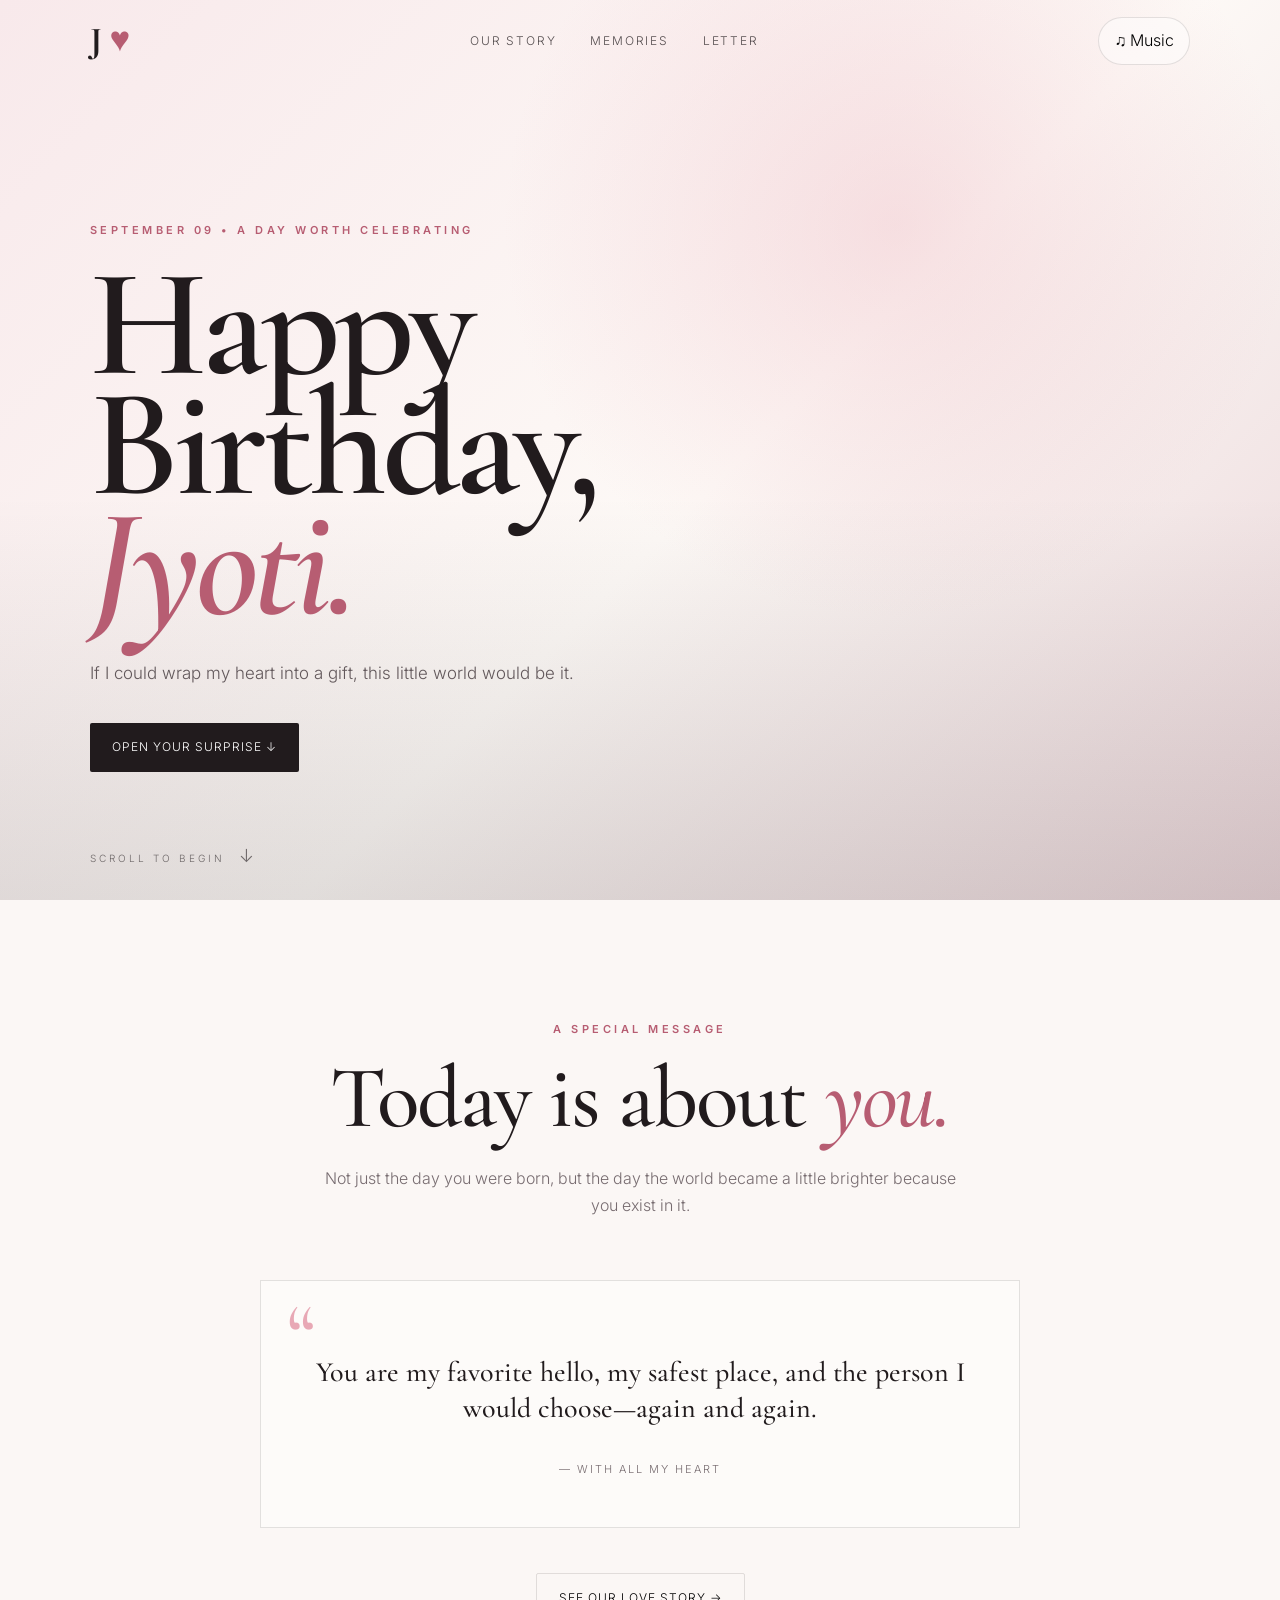
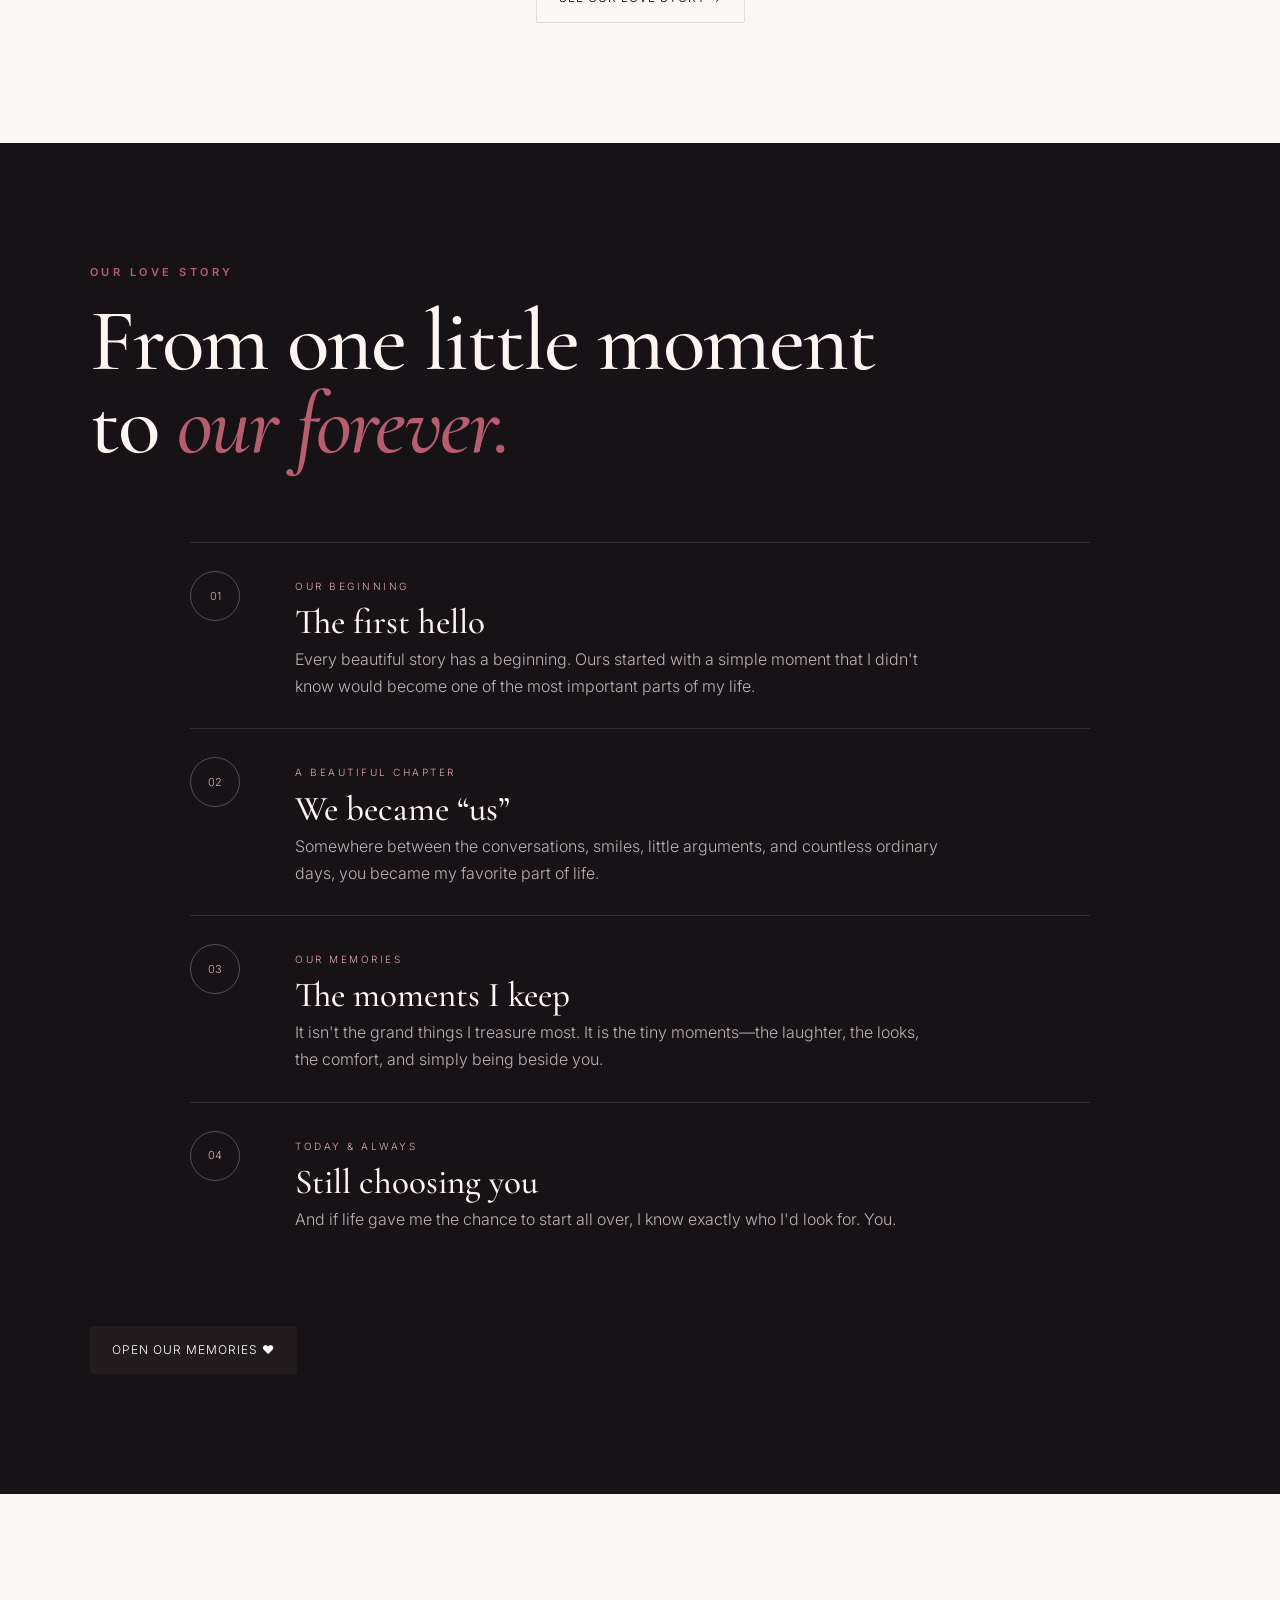
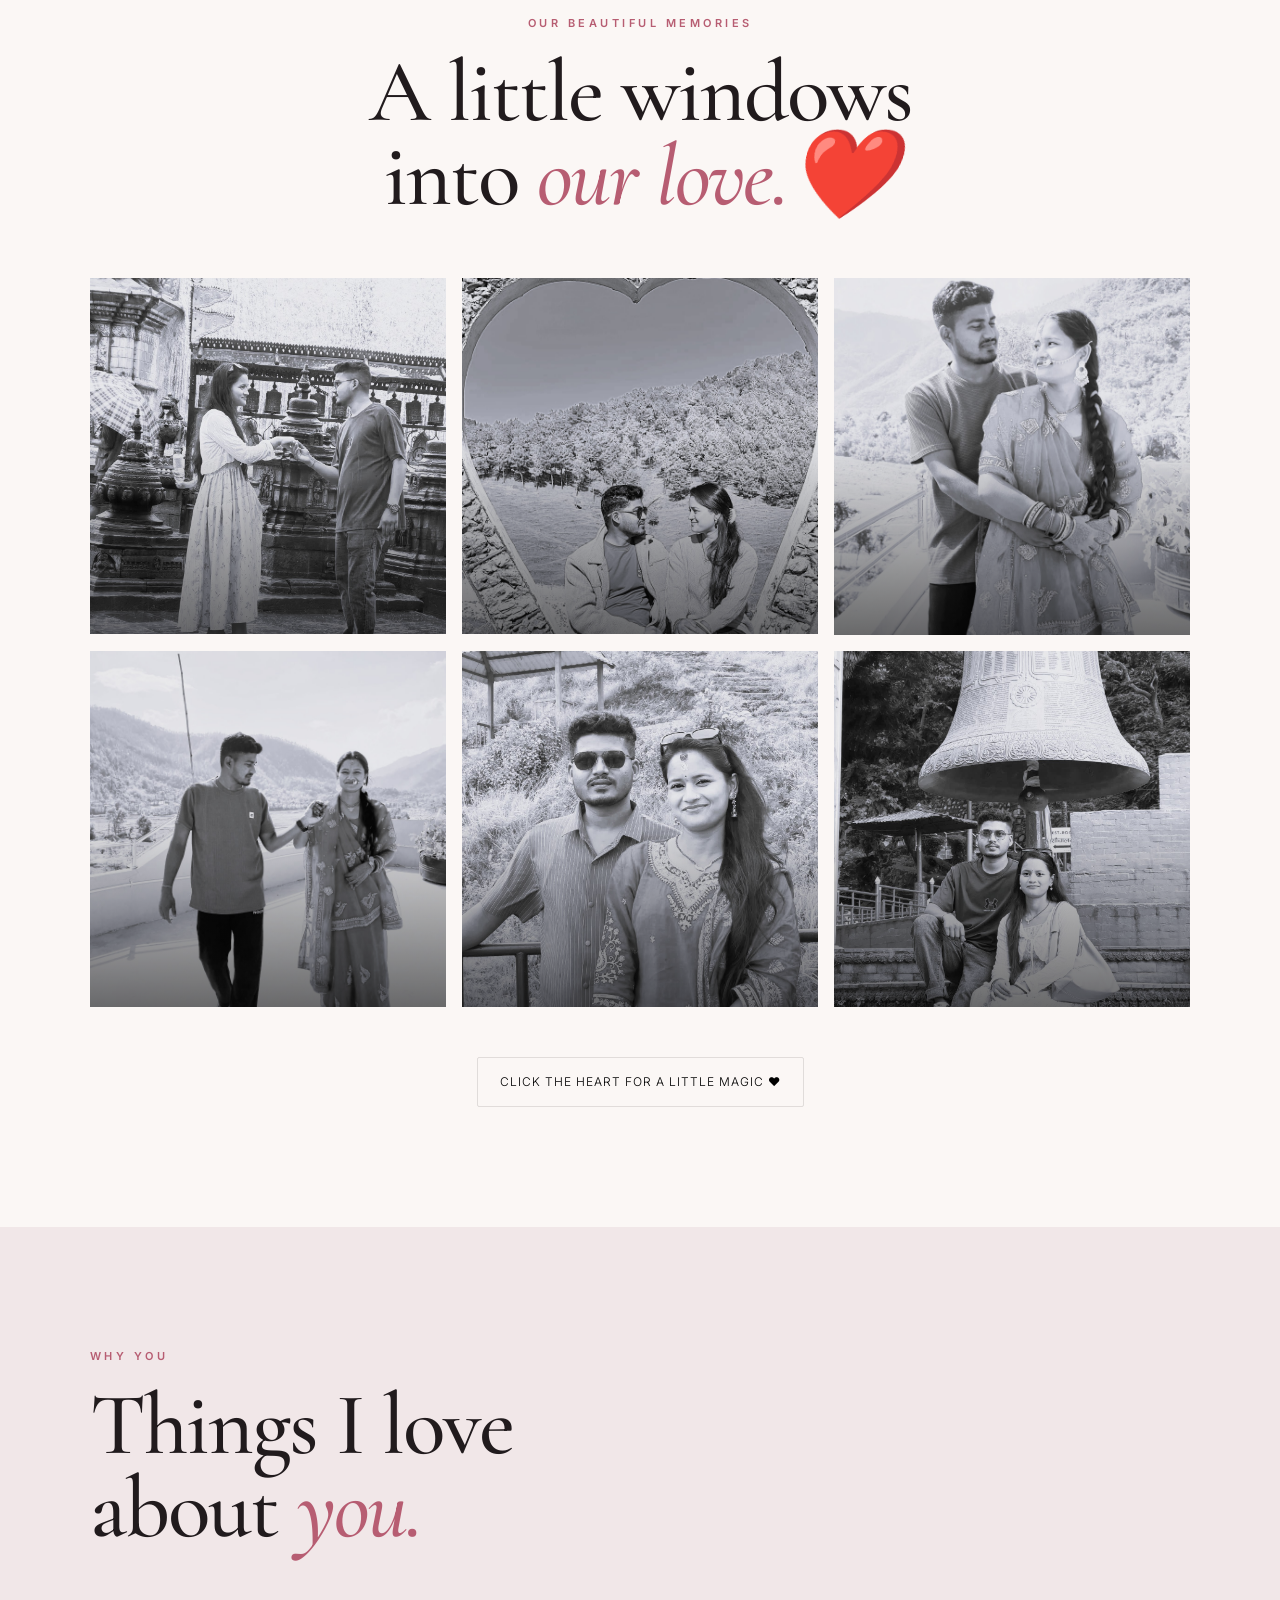
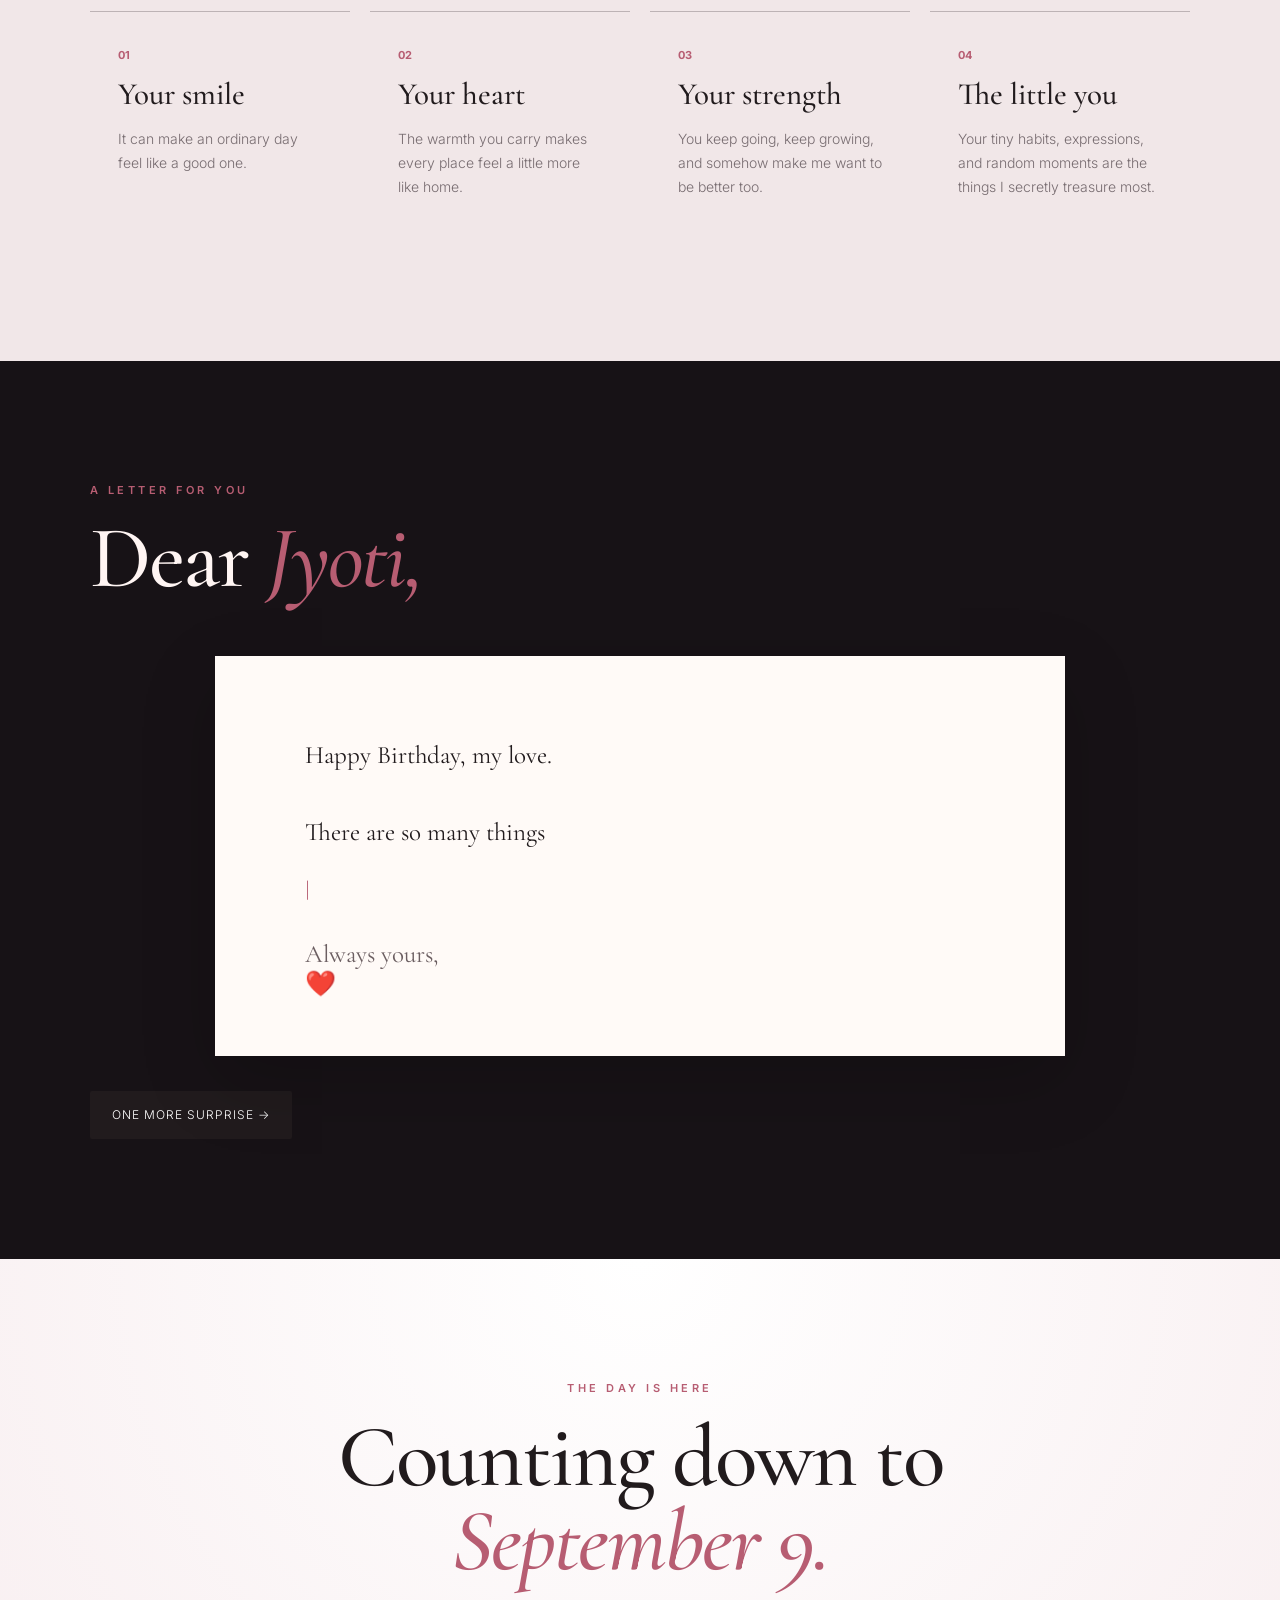
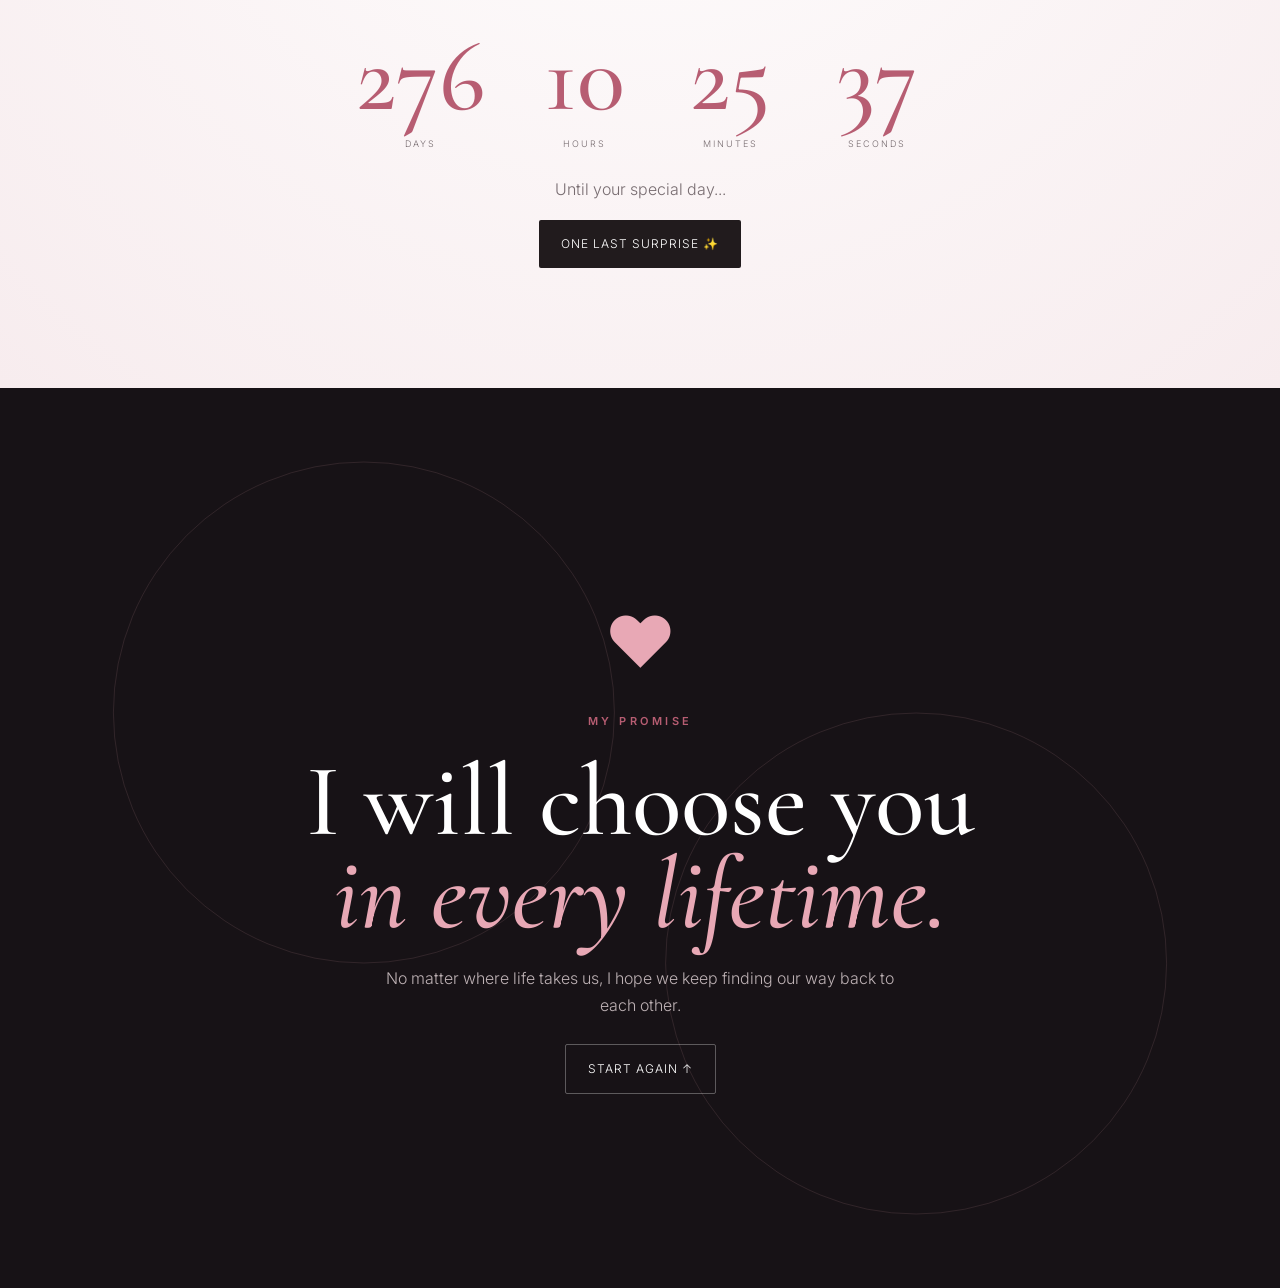
==== index.html @ cdc3bab5 "Update index.html" ====
<!DOCTYPE html>
<html lang="en">
<head>
  <meta charset="UTF-8" />
  <meta name="viewport" content="width=device-width, initial-scale=1.0" />
  <title>For Jyoti ❤️ | A Little World Made For You</title>
  <meta name="description" content="A little birthday world made with love for Jyoti." />
  <meta name="keywords" content="Jyoti Birthday, Happy Birthday Jyoti, Jyoti Birthday Surprise, Jyoti Birthday Website, Birthday Love Story">
  <link rel="preconnect" href="https://fonts.googleapis.com">
  <link rel="preconnect" href="https://fonts.gstatic.com" crossorigin>
  <link href="https://fonts.googleapis.com/css2?family=Cormorant+Garamond:wght@400;500;600;700&family=Inter:wght@300;400;500;600&display=swap" rel="stylesheet">
  <link rel="stylesheet" href="style.css" />
</head>
<body>
  <div class="loader" id="loader"><div class="loader-heart">♥</div><p>Creating a little world for Jyoti...</p></div>
  <div class="cursor-glow"></div>
  <div class="hearts-layer" id="heartsLayer"></div>

  <header class="hero" id="home">
    <div class="hero-overlay"></div>
    <nav class="nav">
      <a class="brand" href="#home">J <span>♥</span></a>
      <div class="nav-links">
        <a href="#story">Our Story</a>
        <a href="#memories">Memories</a>
        <a href="#letter">Letter</a>
      </div>
      <button class="music-btn" id="musicBtn" aria-label="Toggle music">♫ <span>Music</span></button>
    </nav>

    <div class="hero-content">
      <p class="eyebrow">SEPTEMBER 09 • A DAY WORTH CELEBRATING</p>
      <h1>Happy Birthday,<br><em>Jyoti.</em></h1>
      <p class="hero-sub">If I could wrap my heart into a gift, this little world would be it.</p>
      <button class="primary-btn" data-scroll="#surprise">Open Your Surprise <span>↓</span></button>
    </div>
    <div class="scroll-hint">SCROLL TO BEGIN <span>↓</span></div>
  </header>

  <main>
    <section class="intro section" id="surprise">
      <div class="section-kicker">A SPECIAL MESSAGE</div>
      <h2>Today is about <span>you.</span></h2>
      <p class="lead">Not just the day you were born, but the day the world became a little brighter because you exist in it.</p>
      <div class="quote-card">
        <div class="quote-mark">“</div>
        <p>You are my favorite hello, my safest place, and the person I would choose—again and again.</p>
        <span>— With all my heart</span>
      </div>
      <button class="outline-btn" data-scroll="#story">See Our Love Story →</button>
    </section>

    <section class="story section dark-section" id="story">
      <div class="section-kicker">OUR LOVE STORY</div>
      <h2>From one little moment<br>to <span>our forever.</span></h2>
      <div class="timeline">
        <article class="timeline-item">
          <div class="timeline-dot">01</div>
          <div><span class="timeline-label">OUR BEGINNING</span><h3>The first hello</h3><p>Every beautiful story has a beginning. Ours started with a simple moment that I didn't know would become one of the most important parts of my life.</p></div>
        </article>
        <article class="timeline-item">
          <div class="timeline-dot">02</div>
          <div><span class="timeline-label">A BEAUTIFUL CHAPTER</span><h3>We became “us”</h3><p>Somewhere between the conversations, smiles, little arguments, and countless ordinary days, you became my favorite part of life.</p></div>
        </article>
        <article class="timeline-item">
          <div class="timeline-dot">03</div>
          <div><span class="timeline-label">OUR MEMORIES</span><h3>The moments I keep</h3><p>It isn't the grand things I treasure most. It is the tiny moments—the laughter, the looks, the comfort, and simply being beside you.</p></div>
        </article>
        <article class="timeline-item">
          <div class="timeline-dot">04</div>
          <div><span class="timeline-label">TODAY & ALWAYS</span><h3>Still choosing you</h3><p>And if life gave me the chance to start all over, I know exactly who I'd look for. You.</p></div>
        </article>
      </div>
      <button class="primary-btn" data-scroll="#memories">Open Our Memories <span>♥</span></button>
    </section>

    <section class="memories section" id="memories">
      <div class="section-kicker">OUR BEAUTIFUL MEMORIES</div>
      <h2>A little windows<br>into <span>our love.❤️</span></h2>
      <div class="gallery">
        <button class="photo-card" data-img="photos/img1.jpeg" aria-label="Memory 1"><img src="photos/img1.jpeg" alt="Our memory 1"><span></span></button>
        <button class="photo-card" data-img="photos/img2.jpeg" aria-label="Memory 2"><img src="photos/img2.jpeg" alt="Our memory 2"><span></span></button>
        <button class="photo-card" data-img="photos/img3.jpeg" aria-label="Memory 3"><img src="photos/img3.jpeg" alt="Our memory 3"><span></span></button>
        <button class="photo-card" data-img="photos/img4.jpeg" aria-label="Memory 4"><img src="photos/img4.jpeg" alt="Our memory 4"><span></span></button>
        <button class="photo-card" data-img="photos/img5.jpeg" aria-label="Memory 5"><img src="photos/img5.jpeg" alt="Our memory 5"><span></span></button>
        <button class="photo-card" data-img="photos/img6.jpeg" aria-label="Memory 6"><img src="photos/img6.jpeg" alt="Our memory 6"><span></span></button>
      </div>
      <button class="outline-btn" id="heartBtn">Click the heart for a little magic <span>♥</span></button>
    </section>

    <section class="reasons section">
      <div class="section-kicker">WHY YOU</div>
      <h2>Things I love<br>about <span>you.</span></h2>
      <div class="reasons-grid">
        <div class="reason"><b>01</b><h3>Your smile</h3><p>It can make an ordinary day feel like a good one.</p></div>
        <div class="reason"><b>02</b><h3>Your heart</h3><p>The warmth you carry makes every place feel a little more like home.</p></div>
        <div class="reason"><b>03</b><h3>Your strength</h3><p>You keep going, keep growing, and somehow make me want to be better too.</p></div>
        <div class="reason"><b>04</b><h3>The little you</h3><p>Your tiny habits, expressions, and random moments are the things I secretly treasure most.</p></div>
      </div>
    </section>

    <section class="letter section dark-section" id="letter">
      <div class="section-kicker">A LETTER FOR YOU</div>
      <h2>Dear <span>Jyoti,</span></h2>
      <div class="letter-paper">
        <p class="typing" id="typingText"></p><span class="typing-cursor">|</span>
        <div class="signature">Always yours,<br><strong>❤️</strong></div>
      </div>
      <button class="primary-btn" data-scroll="#countdown">One More Surprise <span>→</span></button>
    </section>

    <section class="countdown section" id="countdown">
      <div class="section-kicker">THE DAY IS HERE</div>
      <h2>Counting down to<br><span>September 9.</span></h2>
      <div class="timer" id="timer">
        <div><strong id="days">00</strong><small>Days</small></div>
        <div><strong id="hours">00</strong><small>Hours</small></div>
        <div><strong id="minutes">00</strong><small>Minutes</small></div>
        <div><strong id="seconds">00</strong><small>Seconds</small></div>
      </div>
      <p id="birthdayStatus">Until your special day...</p>
      <button class="primary-btn" id="lastSurprise">One Last Surprise ✨</button>
    </section>

    <section class="final-screen" id="finalScreen">
      <div class="final-content">
        <div class="final-heart">♥</div>
        <p class="section-kicker">MY PROMISE</p>
        <h2>I will choose you<br><em>in every lifetime.</em></h2>
        <p>No matter where life takes us, I hope we keep finding our way back to each other.</p>
        <button class="outline-btn light" data-scroll="#home">Start Again ↑</button>
      </div>
    </section>
  </main>

  <div class="lightbox" id="lightbox" aria-hidden="true">
    <button class="close-lightbox" id="closeLightbox">×</button>
    <button class="gallery-arrow prev" id="prevPhoto">‹</button>
    <img id="lightboxImg" src="" alt="Full-screen memory">
    <button class="gallery-arrow next" id="nextPhoto">›</button>
    <div class="gallery-counter" id="galleryCounter">1 / 6</div>
  </div>

  <div class="toast" id="toast">A little love just appeared ❤️</div>
  <script src="script.js"></script>
</body>
</html>
---- style.css ----
:root{
  --bg:#fbf7f5;--ink:#211b1d;--muted:#776c70;--rose:#b75d72;--rose2:#e8a8b5;
  --dark:#171216;--cream:#fffaf7;--line:rgba(33,27,29,.12);
}
*{box-sizing:border-box}html{scroll-behavior:smooth}body{margin:0;background:var(--bg);color:var(--ink);font-family:Inter,Arial,sans-serif;font-weight:300;line-height:1.7}
button,a{font:inherit}button{cursor:pointer}a{text-decoration:none;color:inherit}.section{padding:120px 7vw;position:relative;overflow:hidden}.dark-section{background:var(--dark);color:#fff5f3}
.loader{position:fixed;inset:0;background:#171216;color:white;display:grid;place-items:center;z-index:9999;transition:.7s}.loader.hidden{opacity:0;pointer-events:none}.loader p{position:absolute;top:58%;font-size:12px;letter-spacing:3px;text-transform:uppercase;opacity:.7}.loader-heart{font-size:72px;animation:pulse 1s infinite}
@keyframes pulse{50%{transform:scale(1.18)}}
.hero{min-height:100svh;position:relative;background:radial-gradient(circle at 70% 25%,rgba(232,168,181,.32),transparent 35%),linear-gradient(135deg,#f8e9eb,#fdf9f6 55%,#ead6d9);display:flex;flex-direction:column}
.hero-overlay{position:absolute;inset:0;background:linear-gradient(to bottom,transparent 55%,rgba(20,15,18,.12))}
.nav{height:82px;padding:0 7vw;display:flex;align-items:center;justify-content:space-between;position:relative;z-index:2}.brand{font-family:"Cormorant Garamond",serif;font-size:35px;font-weight:700}.brand span{color:var(--rose)}.nav-links{display:flex;gap:34px;font-size:12px;text-transform:uppercase;letter-spacing:1.8px}.nav-links a{opacity:.75;transition:.2s}.nav-links a:hover{opacity:1;color:var(--rose)}
.music-btn{border:1px solid var(--line);background:rgba(255,255,255,.45);padding:9px 15px;border-radius:30px}.music-btn.playing{background:#211b1d;color:white}
.hero-content{margin:auto 7vw;max-width:850px;position:relative;z-index:1;padding:80px 0}.eyebrow,.section-kicker{font-size:11px;letter-spacing:3.5px;font-weight:600;color:var(--rose);text-transform:uppercase}.hero h1{font:600 clamp(70px,12vw,170px)/.78 "Cormorant Garamond",serif;margin:25px 0 35px;letter-spacing:-5px}.hero h1 em,.section h2 span{color:var(--rose);font-style:italic}.hero-sub{font-size:17px;max-width:490px;color:#62585b;margin-bottom:35px}.scroll-hint{position:absolute;bottom:28px;left:7vw;font-size:10px;letter-spacing:3px;opacity:.6;z-index:2}.scroll-hint span{font-size:18px;margin-left:8px}
.primary-btn,.outline-btn{border:0;padding:14px 22px;border-radius:2px;transition:.3s;letter-spacing:1px;font-size:12px;text-transform:uppercase}.primary-btn{background:var(--ink);color:#fff}.primary-btn:hover{transform:translateY(-3px);box-shadow:0 12px 30px rgba(33,27,29,.2)}.outline-btn{background:transparent;border:1px solid var(--line);margin-top:25px}.outline-btn:hover{background:var(--ink);color:#fff}.outline-btn.light{border-color:rgba(255,255,255,.3);color:white}
.intro{text-align:center;max-width:1050px;margin:auto}.intro h2,.section h2{font:500 clamp(48px,7vw,88px)/.95 "Cormorant Garamond",serif;letter-spacing:-2px;margin:18px 0 25px}.lead{max-width:650px;margin:0 auto;color:var(--muted);font-size:16px}.quote-card{max-width:760px;margin:60px auto 20px;padding:45px;border:1px solid var(--line);position:relative;background:rgba(255,255,255,.4)}.quote-card p{font:500 28px/1.3 "Cormorant Garamond",serif}.quote-card span{font-size:11px;letter-spacing:2px;text-transform:uppercase;color:var(--muted)}.quote-mark{position:absolute;font:90px "Cormorant Garamond";color:var(--rose2);top:0;left:25px}
.story h2,.letter h2{max-width:800px}.timeline{max-width:900px;margin:75px auto 65px}.timeline-item{display:grid;grid-template-columns:75px 1fr;gap:30px;padding:28px 0;border-top:1px solid rgba(255,255,255,.12)}.timeline-dot{width:50px;height:50px;border:1px solid rgba(255,255,255,.25);border-radius:50%;display:grid;place-items:center;font-size:11px;color:var(--rose2)}.timeline-label{font-size:10px;letter-spacing:2.5px;color:var(--rose2)}.timeline h3{font:500 35px "Cormorant Garamond";margin:3px 0}.timeline p{max-width:650px;color:#bdb1b4;margin:0}
.memories{text-align:center}.gallery{display:grid;grid-template-columns:repeat(3,1fr);gap:16px;max-width:1150px;margin:60px auto 25px}.photo-card{padding:0;border:0;background:#eee;position:relative;aspect-ratio:1/1;overflow:hidden}.photo-card img{width:100%;height:100%;object-fit:cover;display:block;transition:transform .6s,filter .6s}.photo-card span{position:absolute;bottom:15px;left:17px;color:white;font-size:10px;letter-spacing:2px;text-transform:uppercase;text-shadow:0 2px 8px #000;opacity:.9}.photo-card:after{content:"";position:absolute;inset:0;background:linear-gradient(transparent 45%,rgba(0,0,0,.55));pointer-events:none}.photo-card:hover img{transform:scale(1.07);filter:saturate(1.1)}
.reasons{background:#f1e7e8}.reasons-grid{display:grid;grid-template-columns:repeat(4,1fr);gap:20px;margin-top:60px}.reason{padding:28px;border-top:1px solid rgba(33,27,29,.25)}.reason b{color:var(--rose);font-size:11px}.reason h3{font:500 31px "Cormorant Garamond";margin:8px 0}.reason p{color:var(--muted);font-size:14px}
.letter{min-height:850px}.letter-paper{background:#fffaf7;color:var(--ink);max-width:850px;margin:55px auto 35px;padding:55px 7vw;min-height:400px;box-shadow:0 25px 70px rgba(0,0,0,.18);position:relative}.typing{font:400 25px/1.55 "Cormorant Garamond",serif;white-space:pre-wrap}.typing-cursor{color:var(--rose);animation:blink .8s infinite}@keyframes blink{50%{opacity:0}}.signature{margin-top:35px;font:25px "Cormorant Garamond";color:#6b5e61}
.countdown{text-align:center;background:radial-gradient(circle at 50% 0,#fff,#f7ecee)}.timer{display:flex;justify-content:center;gap:clamp(12px,4vw,55px);margin:55px 0 25px}.timer div{min-width:95px}.timer strong{display:block;font:500 clamp(55px,8vw,100px)/.8 "Cormorant Garamond";color:var(--rose)}.timer small{display:block;margin-top:18px;text-transform:uppercase;letter-spacing:2px;color:var(--muted);font-size:9px}.countdown #birthdayStatus{color:var(--muted)}
.final-screen{min-height:100svh;background:#171216;color:white;display:grid;place-items:center;text-align:center;padding:60px 7vw;position:relative;overflow:hidden}.final-screen:before,.final-screen:after{content:"";position:absolute;border:1px solid rgba(232,168,181,.12);border-radius:50%;width:500px;height:500px}.final-screen:before{transform:translate(-55%,-25%)}.final-screen:after{transform:translate(55%,25%)}.final-content{max-width:800px;position:relative;z-index:1}.final-heart{font-size:70px;color:var(--rose2);animation:pulse 1.5s infinite}.final-screen h2{font:500 clamp(55px,8vw,105px)/.9 "Cormorant Garamond";margin:25px 0}.final-screen h2 em{color:var(--rose2)}.final-screen p:not(.section-kicker){color:#bdb1b4;max-width:530px;margin:0 auto}
.lightbox{position:fixed;inset:0;background:rgba(10,8,9,.96);z-index:5000;display:none;place-items:center}.lightbox.open{display:grid}.lightbox img{max-width:82vw;max-height:82vh;object-fit:contain}.close-lightbox,.gallery-arrow{position:absolute;border:0;background:transparent;color:white;font-size:50px}.close-lightbox{top:20px;right:30px}.gallery-arrow{top:50%;transform:translateY(-50%);font-size:75px}.prev{left:25px}.next{right:25px}.gallery-counter{position:absolute;bottom:25px;color:#aaa;font-size:11px;letter-spacing:2px}
.hearts-layer{position:fixed;inset:0;pointer-events:none;z-index:4500;overflow:hidden}.heart-float{position:absolute;bottom:-30px;color:var(--rose);font-size:18px;animation:floatUp 3.5s linear forwards}@keyframes floatUp{to{transform:translateY(-105vh) rotate(30deg);opacity:0}}
.toast{position:fixed;left:50%;bottom:30px;transform:translate(-50%,20px);background:#211b1d;color:white;padding:12px 20px;border-radius:30px;font-size:12px;opacity:0;z-index:6000;transition:.35s}.toast.show{opacity:1;transform:translate(-50%,0)}
code{font-size:.85em;background:#eee1e4;padding:3px 7px}
@media(max-width:800px){.nav-links{display:none}.hero h1{letter-spacing:-2px}.section{padding:90px 6vw}.gallery{grid-template-columns:repeat(2,1fr)}.reasons-grid{grid-template-columns:repeat(2,1fr)}.timeline-item{grid-template-columns:55px 1fr;gap:18px}.timer{gap:5px}.timer div{min-width:65px}.timer strong{font-size:48px}.letter-paper{padding:38px 25px}.typing{font-size:21px}.quote-card{padding:40px 25px}}
@media(max-width:500px){.gallery{grid-template-columns:1fr 1fr;gap:8px}.reasons-grid{grid-template-columns:1fr}.hero-sub{font-size:15px}.nav{padding:0 6vw}.music-btn span{display:none}.timeline h3{font-size:28px}.timer small{font-size:7px}.timer div{min-width:58px}.gallery-arrow{font-size:50px}.prev{left:5px}.next{right:5px}}
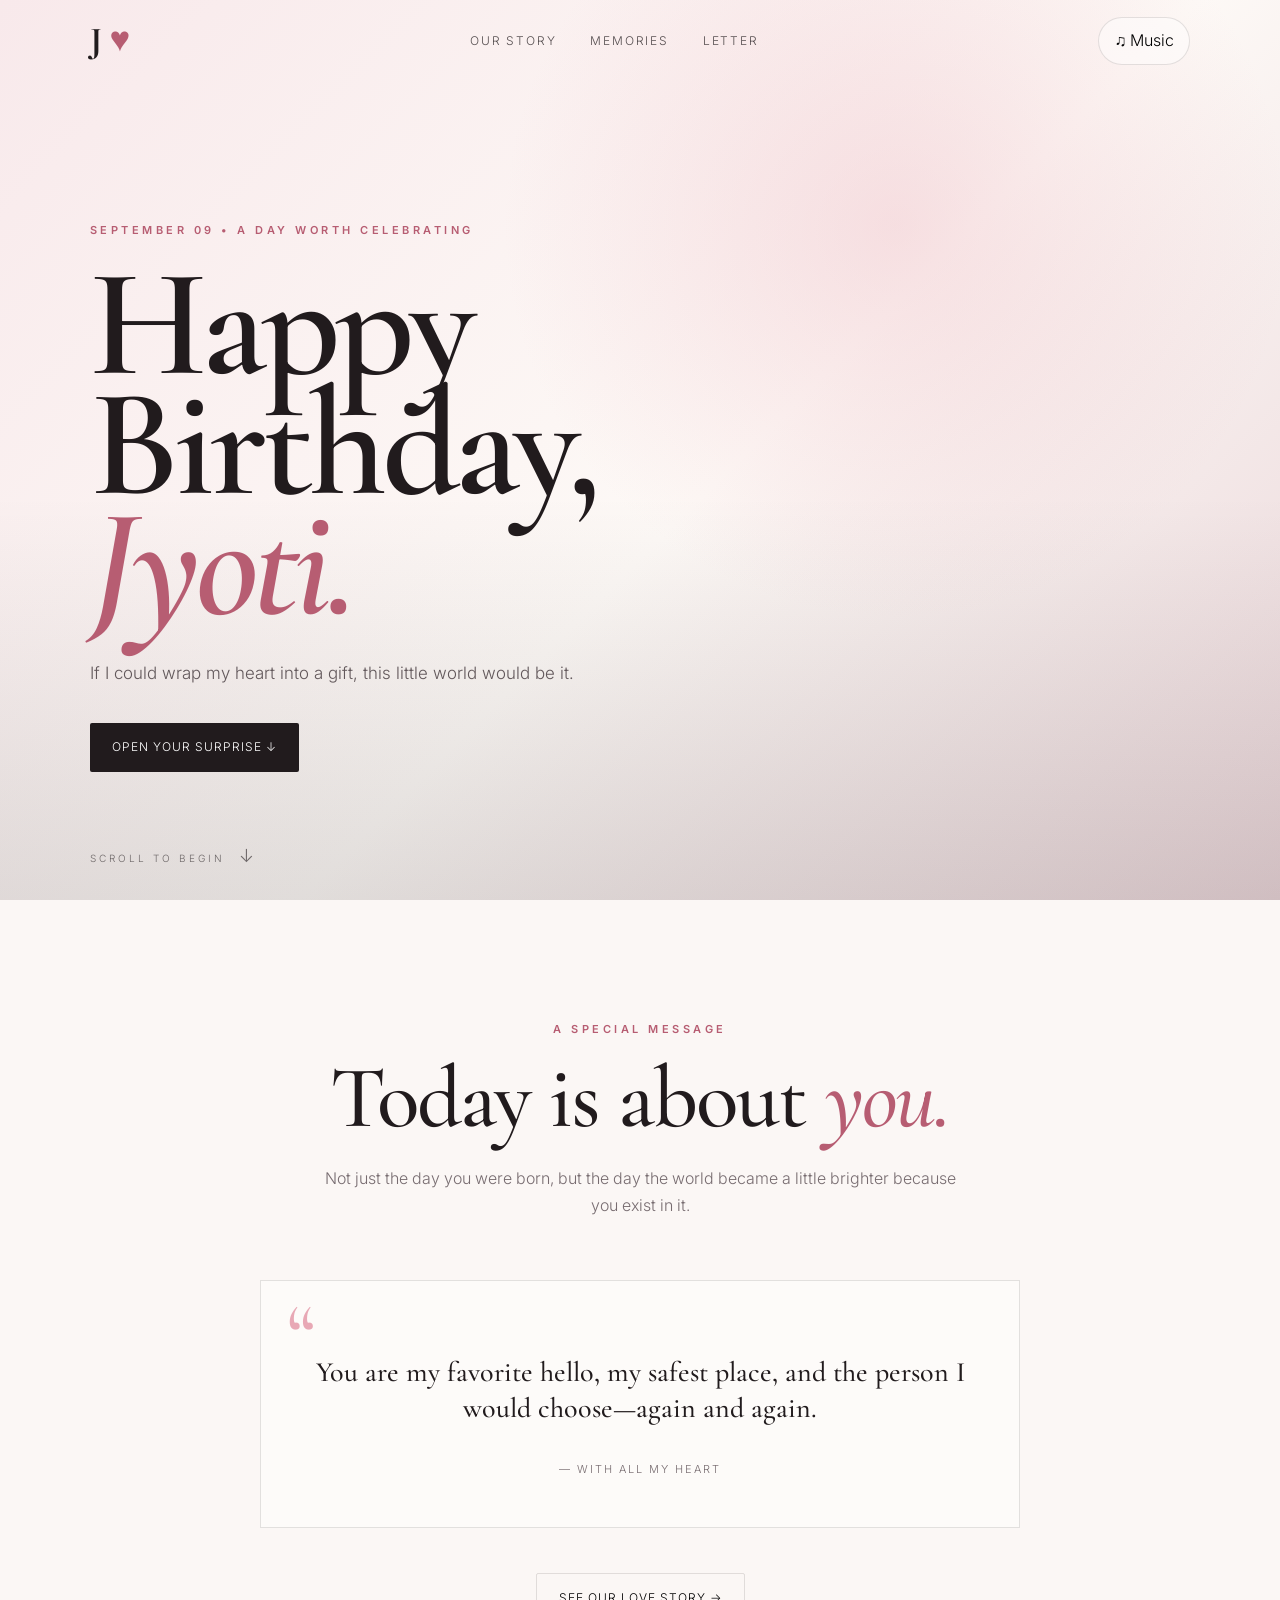
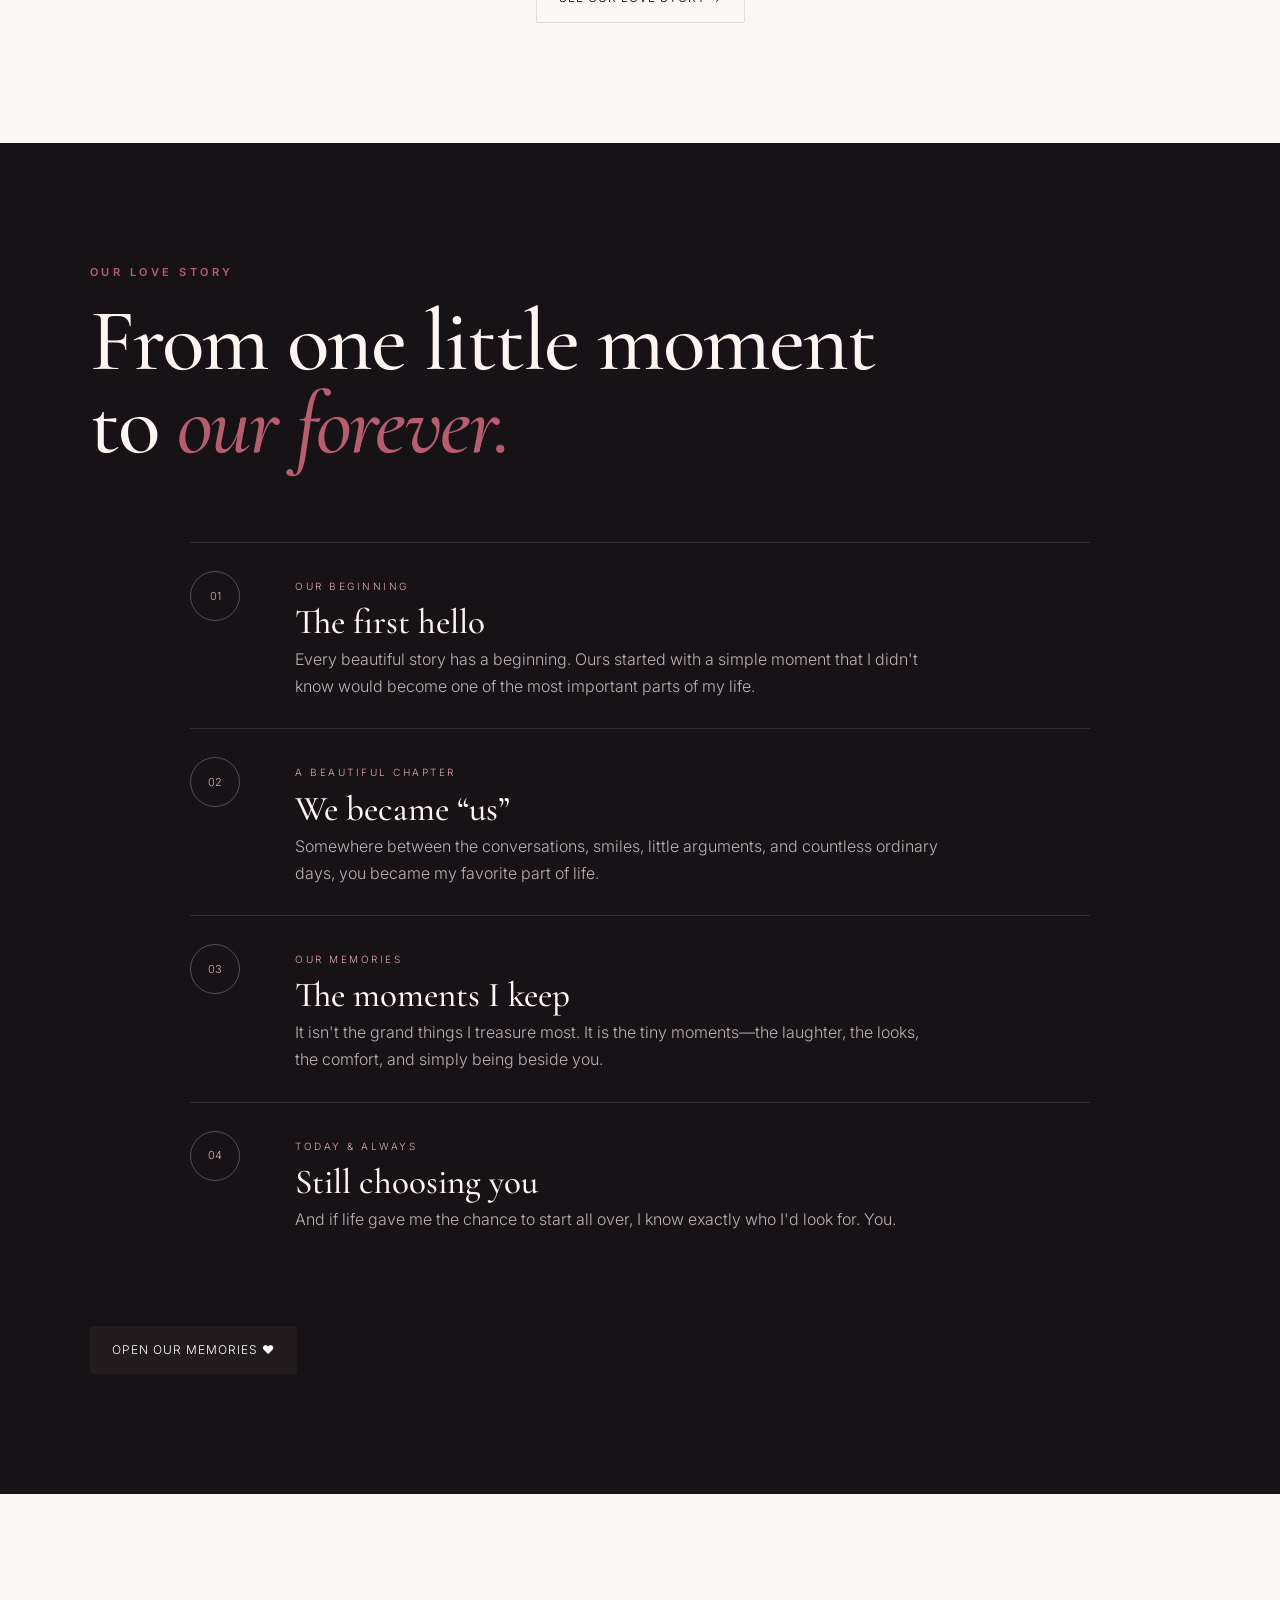
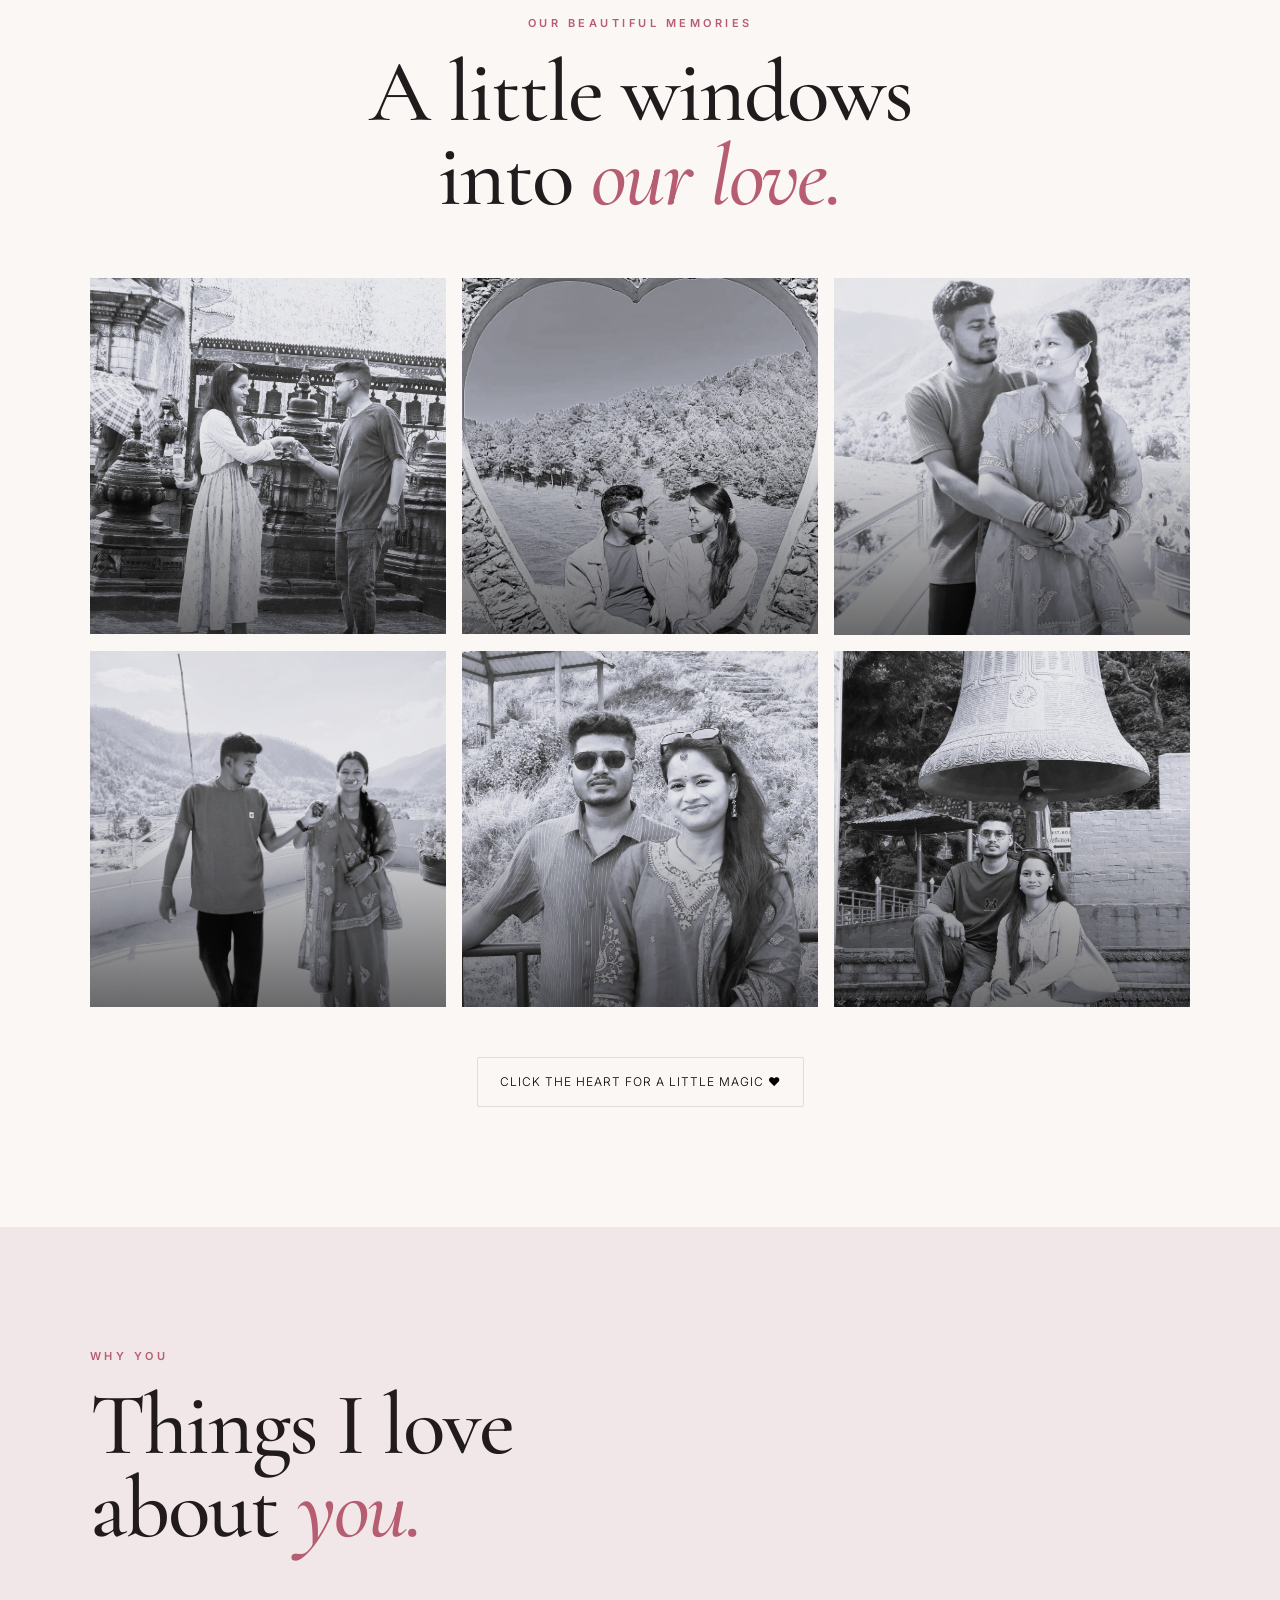
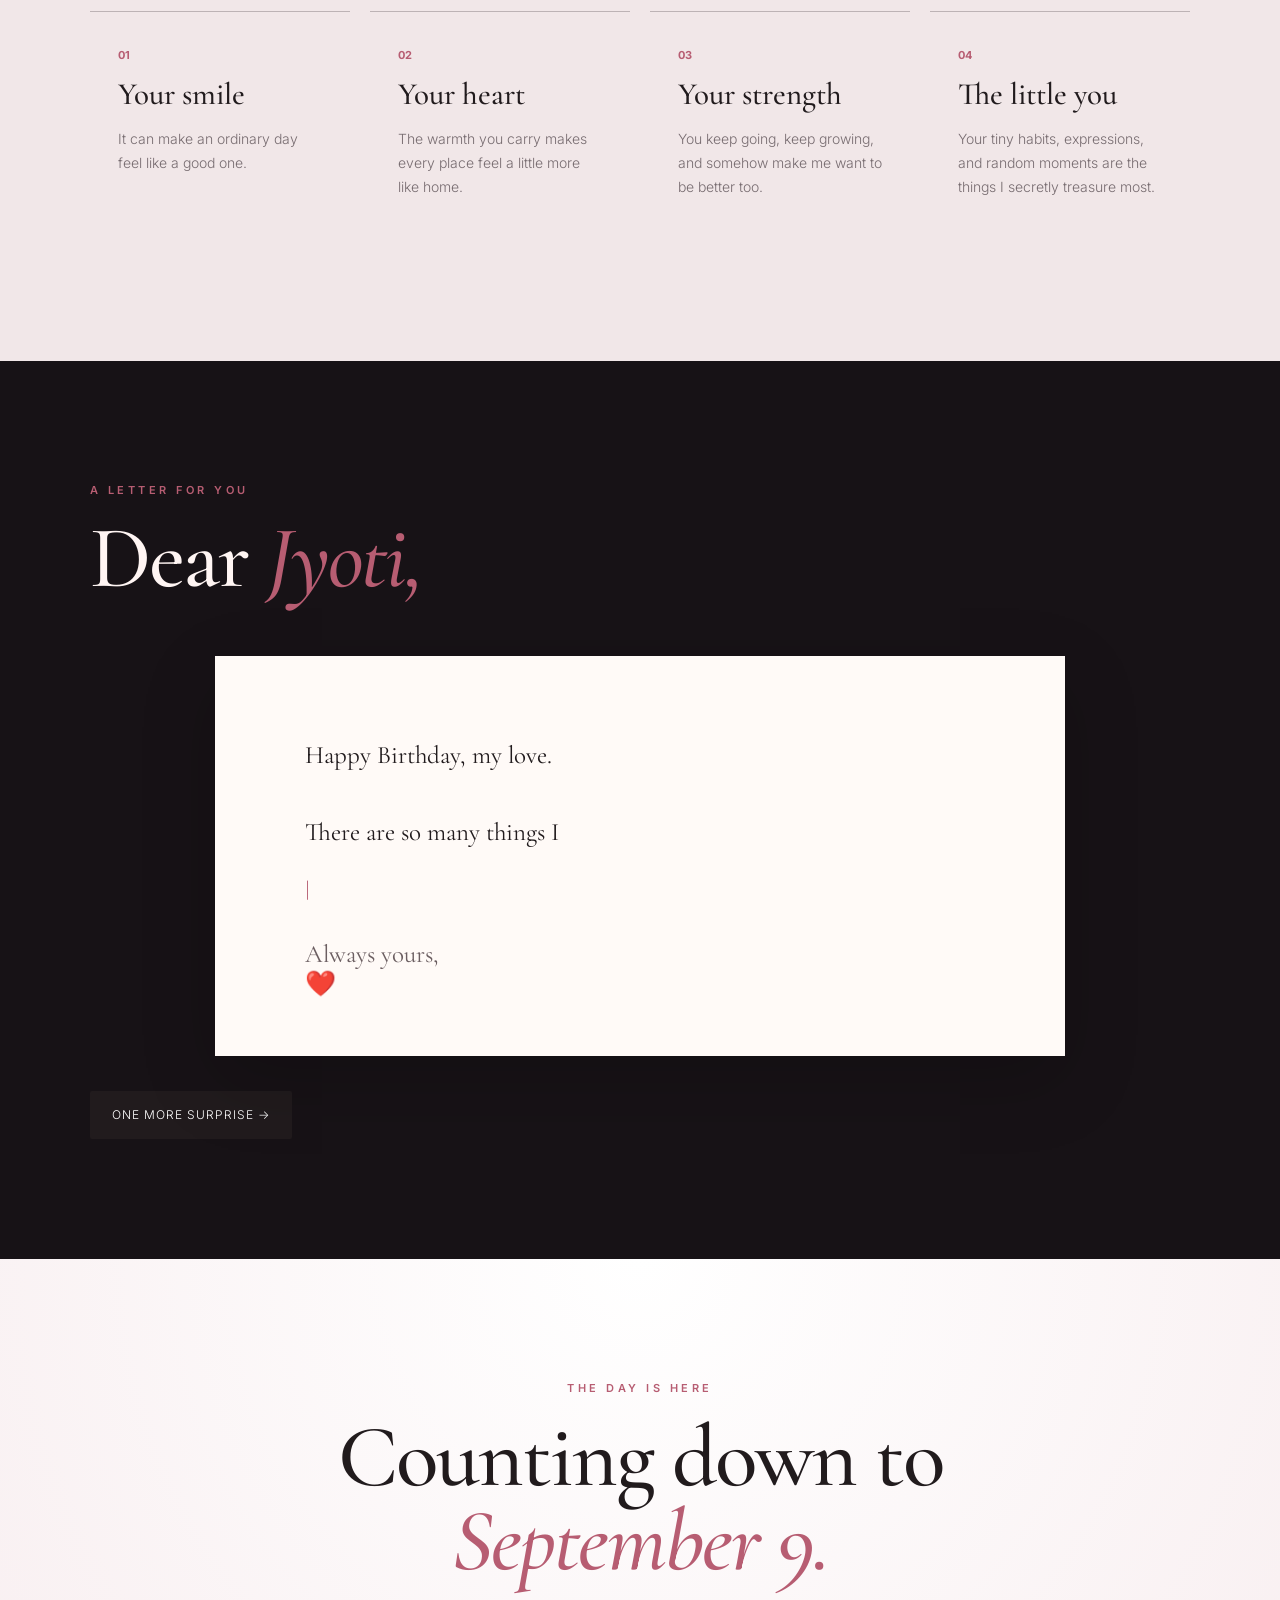
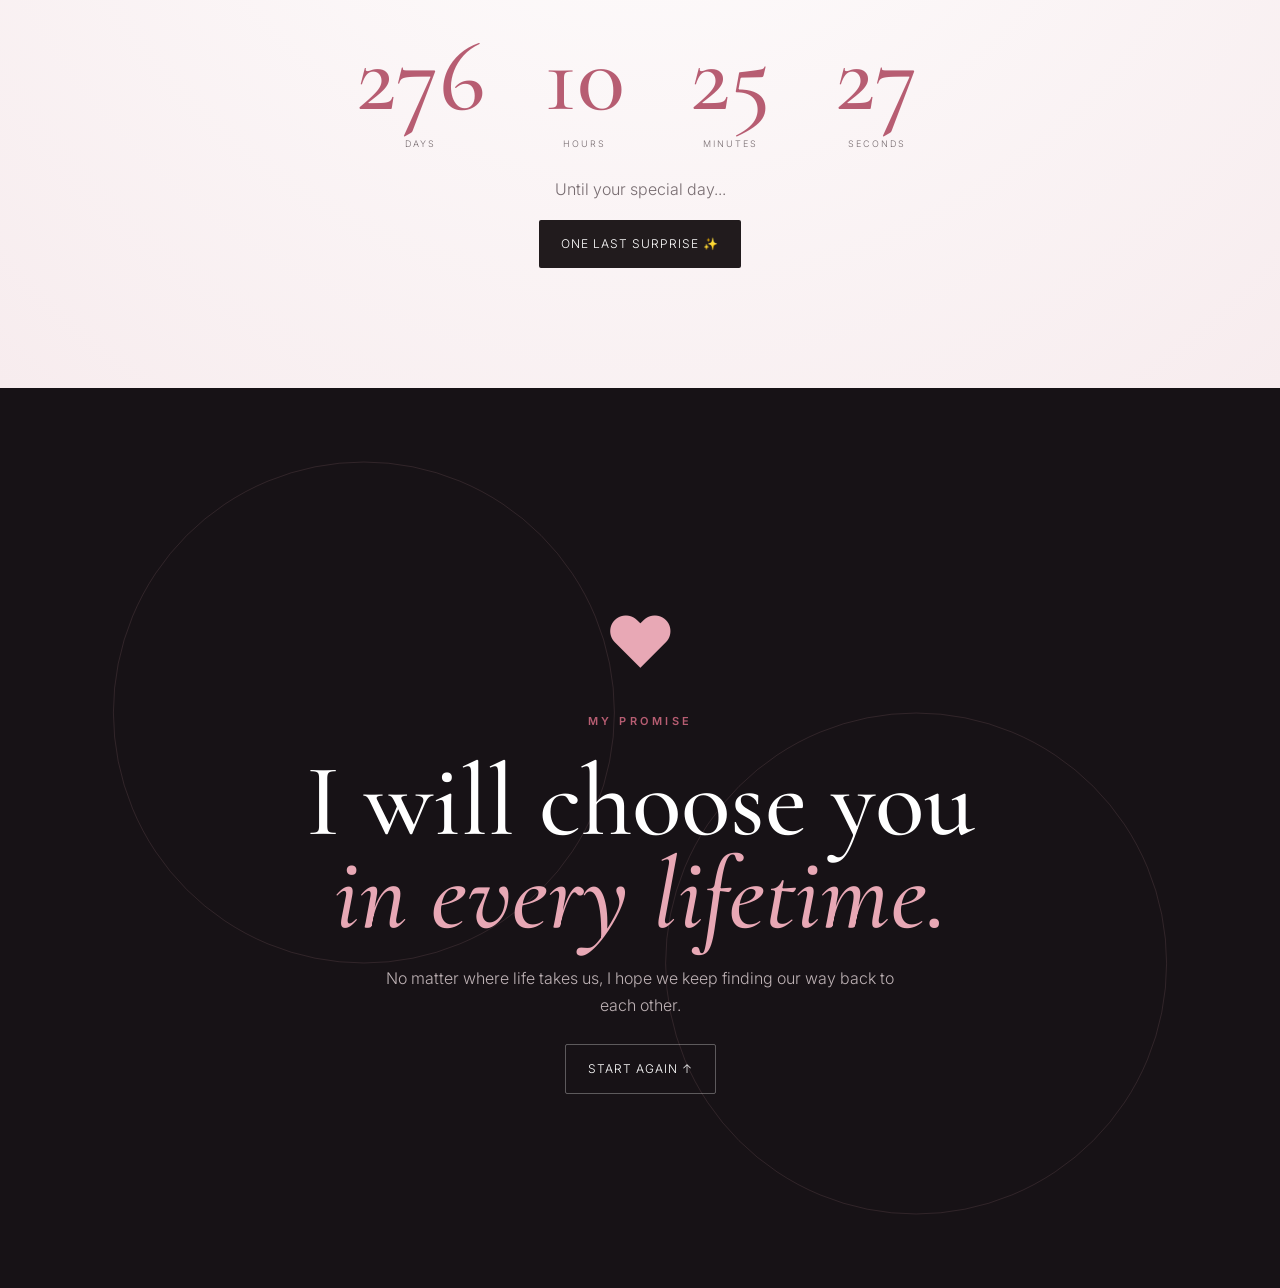
==== commit b3cecccb: "Update index.html" ====
--- a/index.html
+++ b/index.html
@@ -76,7 +76,7 @@
 
     <section class="memories section" id="memories">
       <div class="section-kicker">OUR BEAUTIFUL MEMORIES</div>
-      <h2>A little windows<br>into <span>our love.❤️</span></h2>
+      <h2>A little windows<br>into <span>our love.</span></h2>
       <div class="gallery">
         <button class="photo-card" data-img="photos/img1.jpeg" aria-label="Memory 1"><img src="photos/img1.jpeg" alt="Our memory 1"><span></span></button>
         <button class="photo-card" data-img="photos/img2.jpeg" aria-label="Memory 2"><img src="photos/img2.jpeg" alt="Our memory 2"><span></span></button>
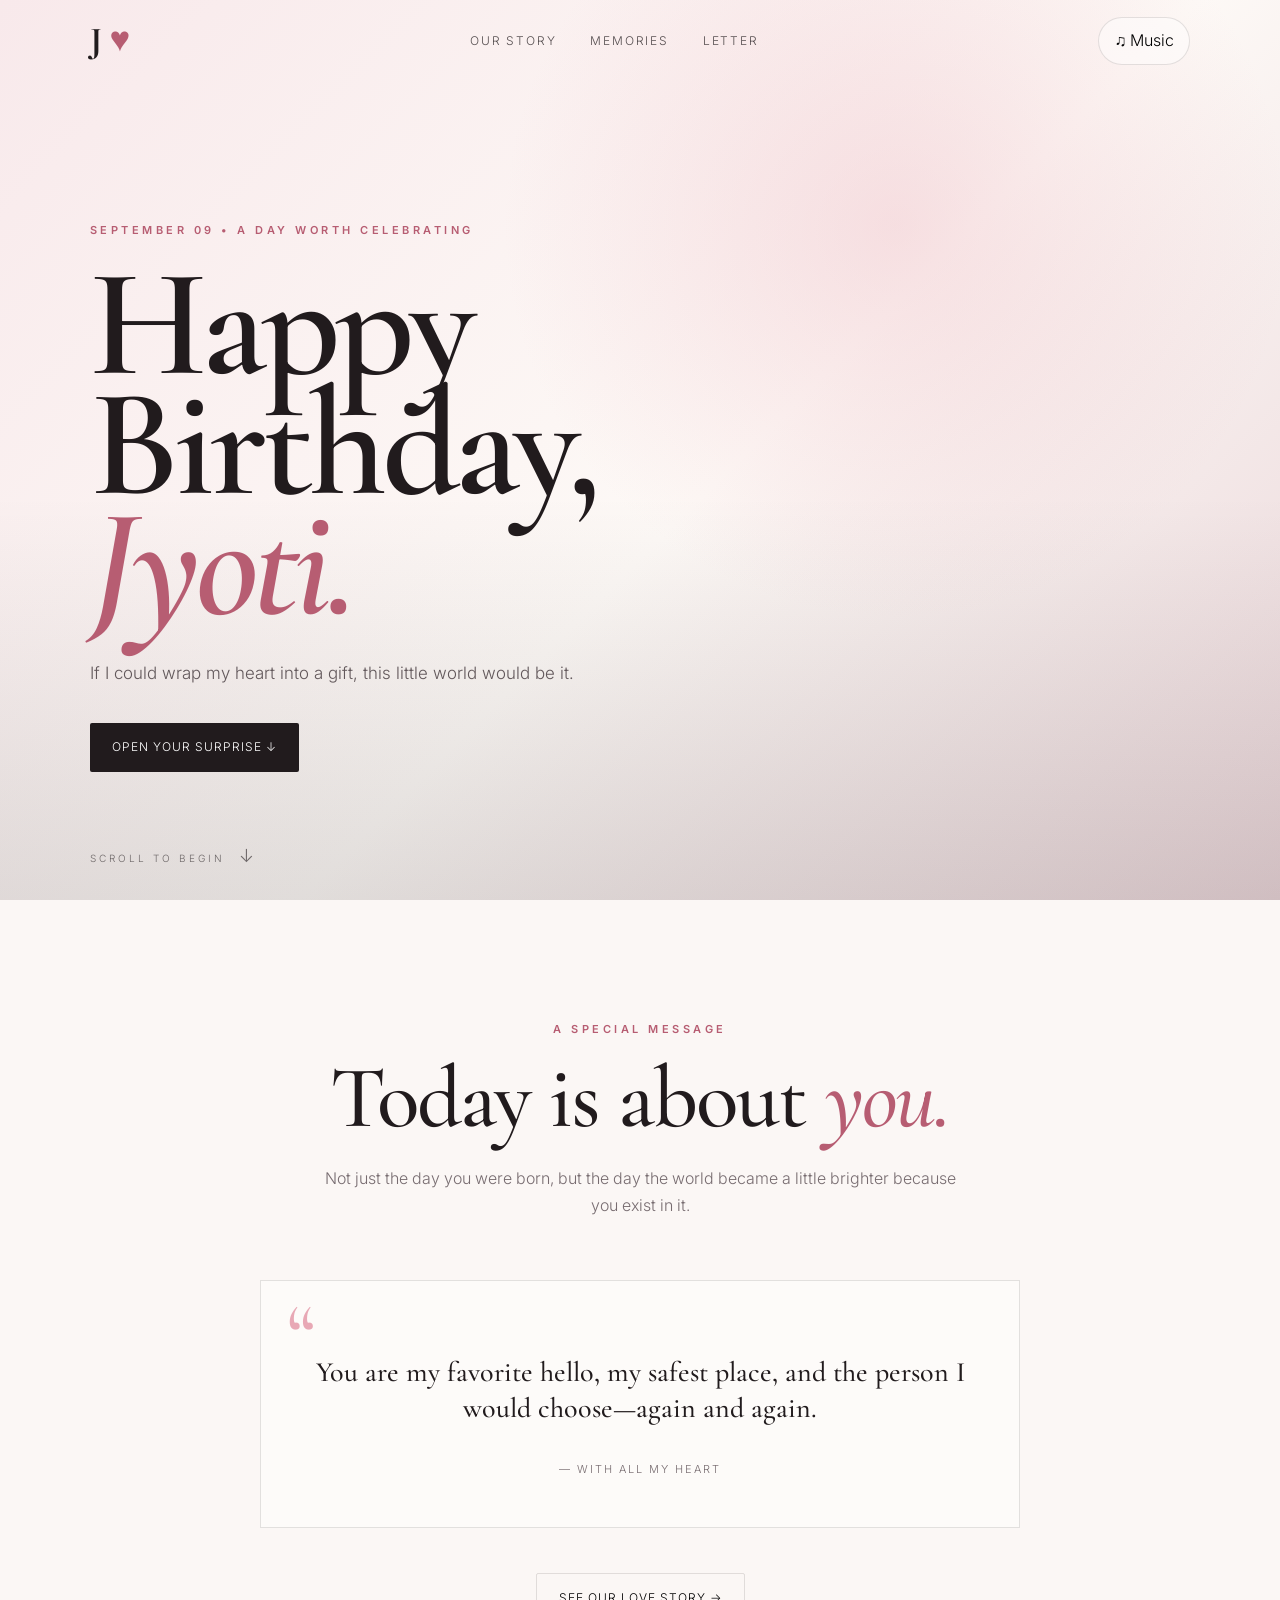
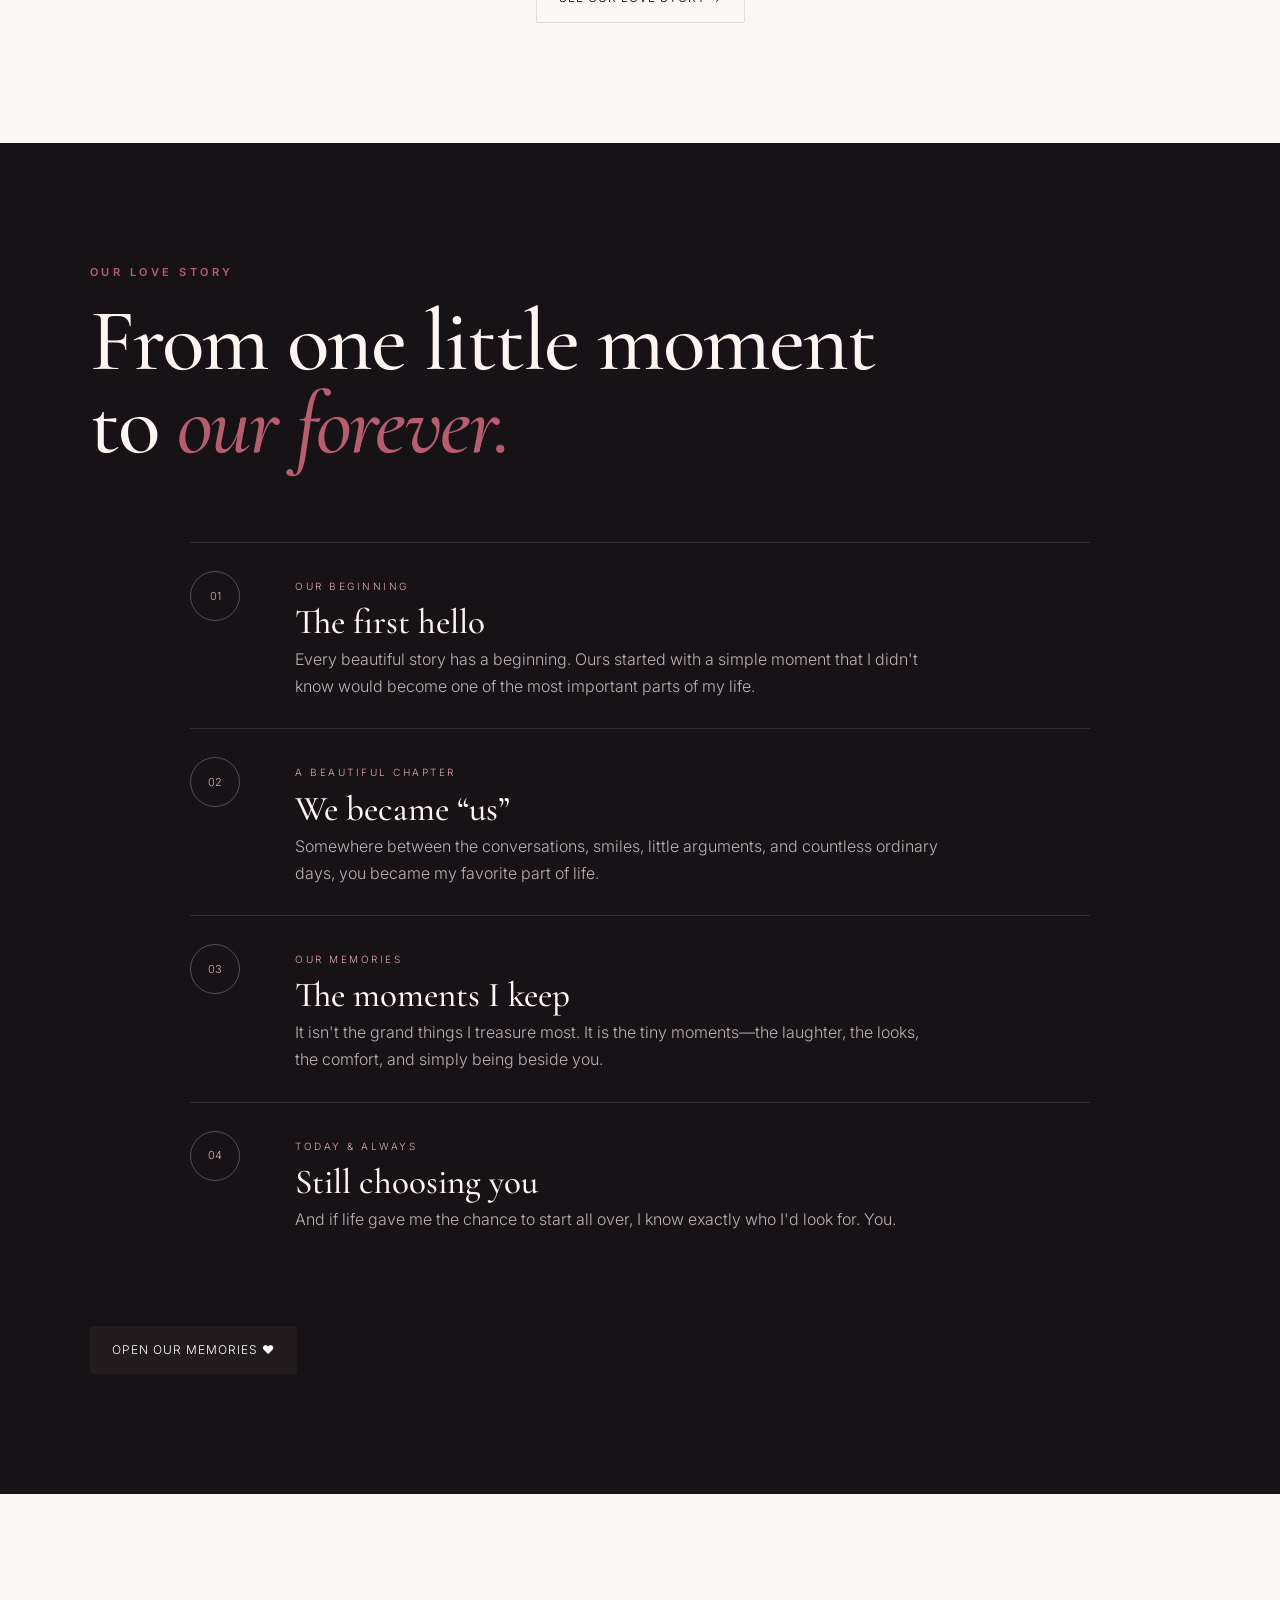
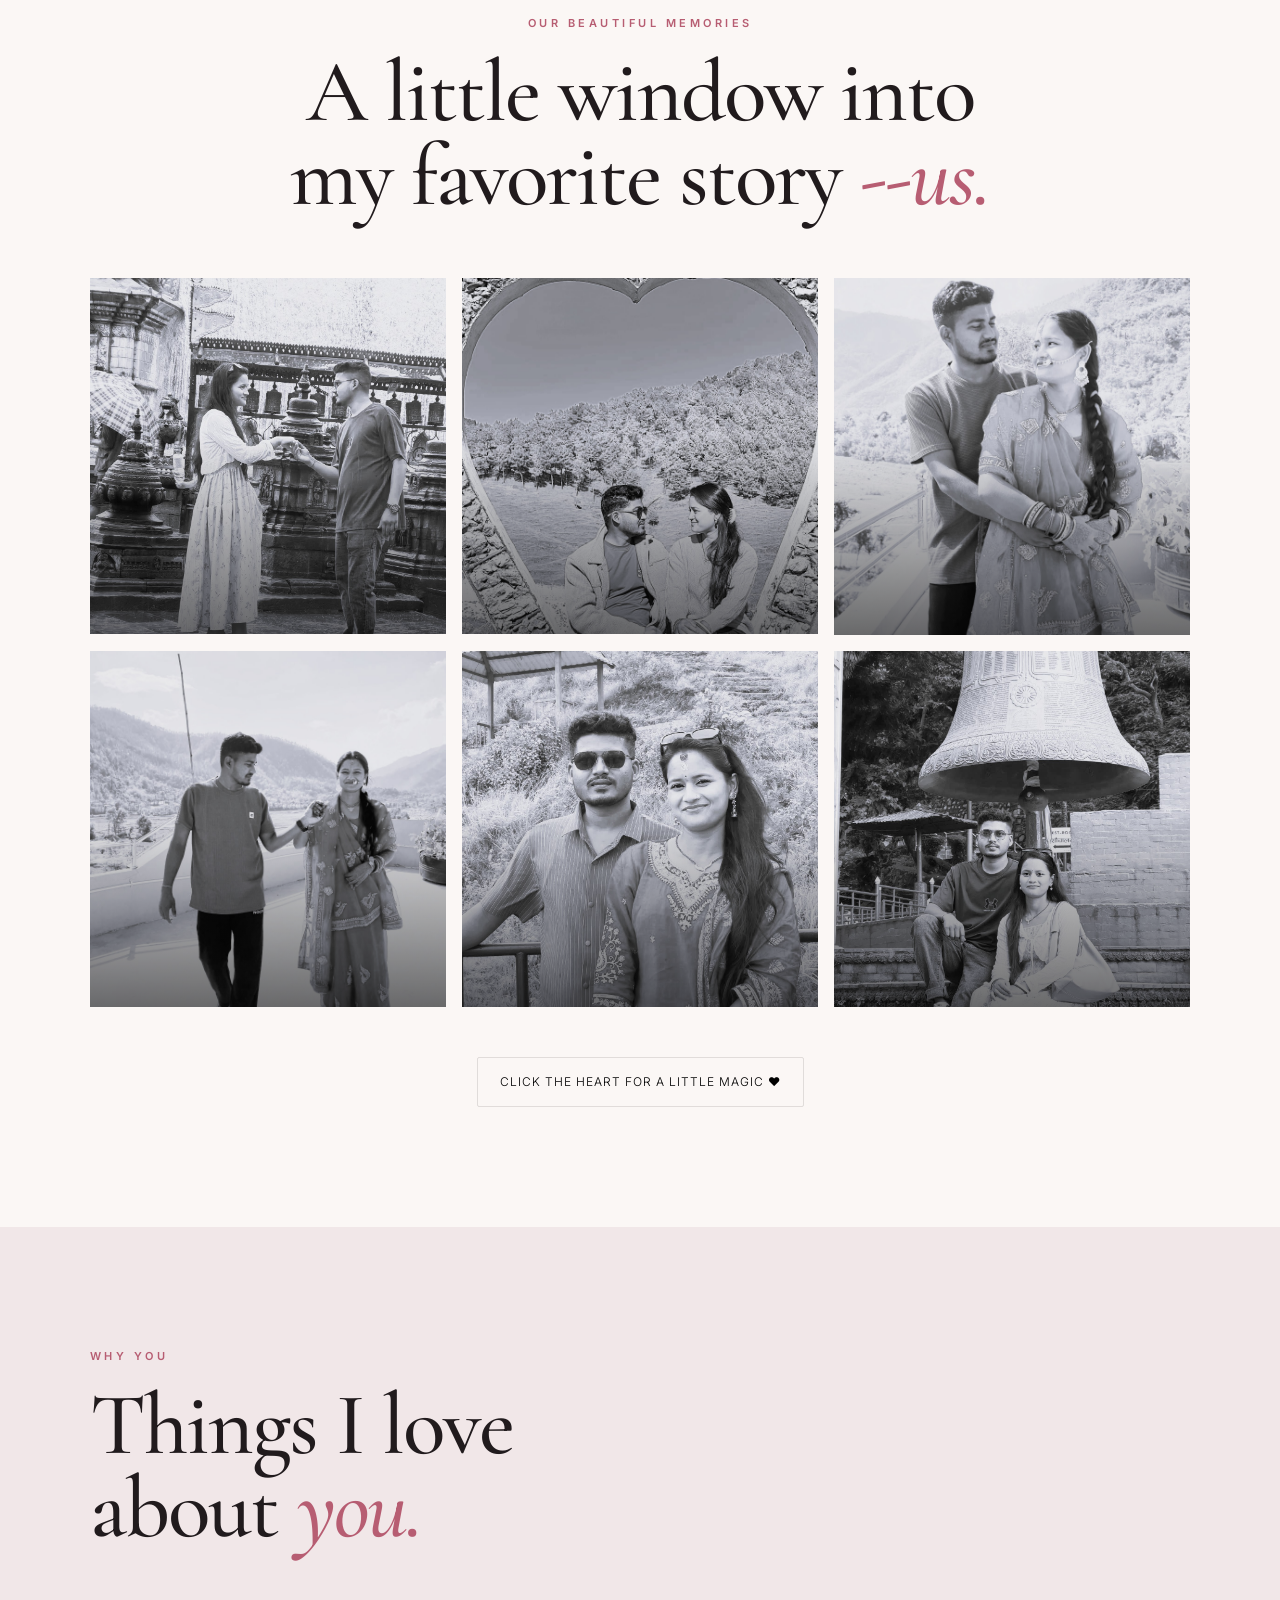
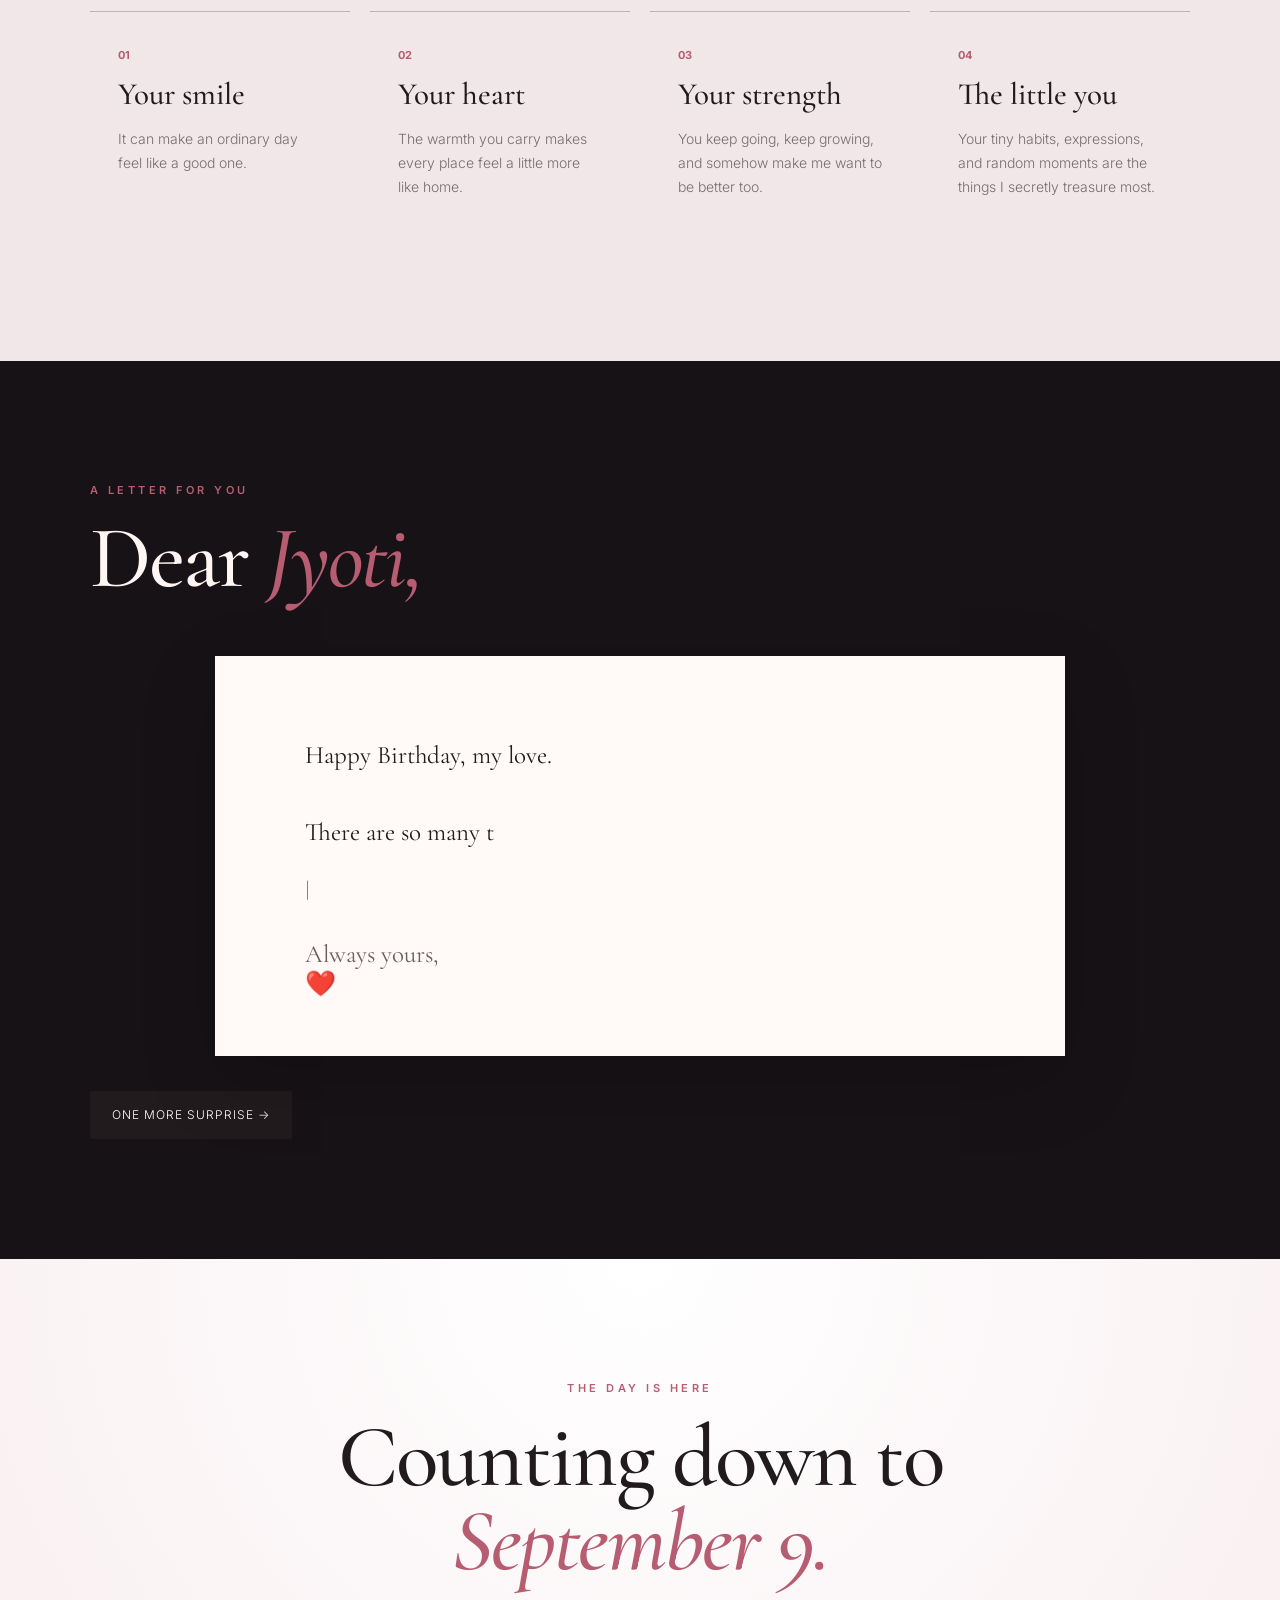
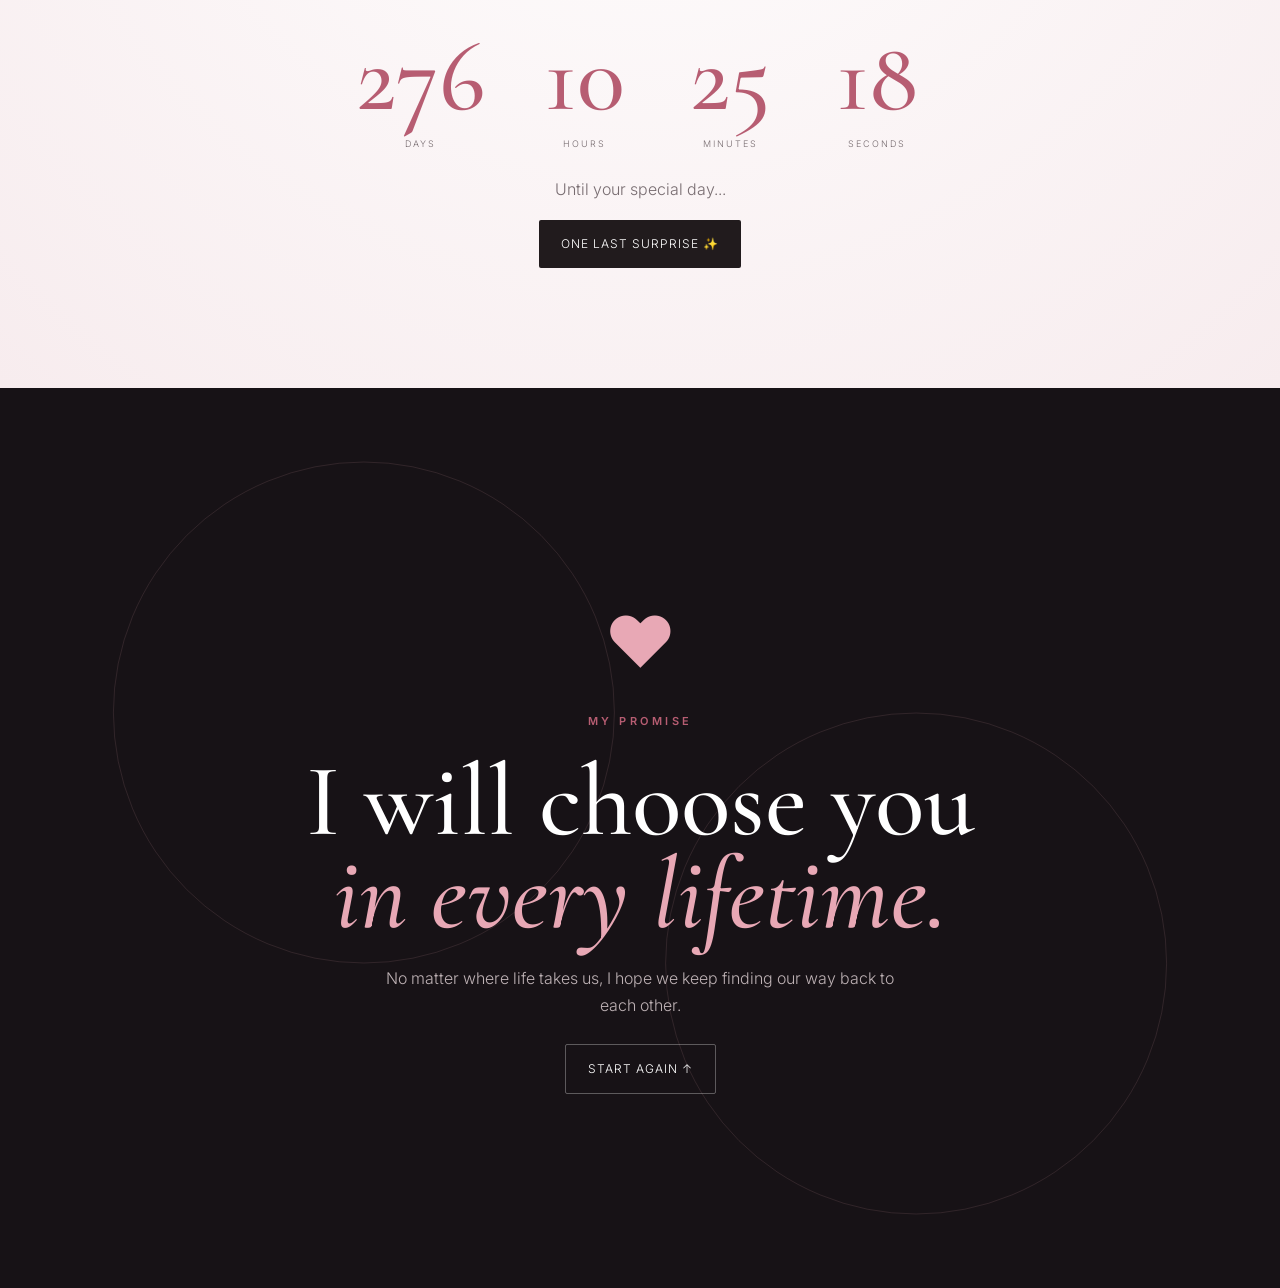
==== commit e75092f7: "Update index.html" ====
--- a/index.html
+++ b/index.html
@@ -76,7 +76,7 @@
 
     <section class="memories section" id="memories">
       <div class="section-kicker">OUR BEAUTIFUL MEMORIES</div>
-      <h2>A little windows<br>into <span>our love.</span></h2>
+      <h2>A little window into<br>my favorite story <span>--us.</span></h2>
       <div class="gallery">
         <button class="photo-card" data-img="photos/img1.jpeg" aria-label="Memory 1"><img src="photos/img1.jpeg" alt="Our memory 1"><span></span></button>
         <button class="photo-card" data-img="photos/img2.jpeg" aria-label="Memory 2"><img src="photos/img2.jpeg" alt="Our memory 2"><span></span></button>
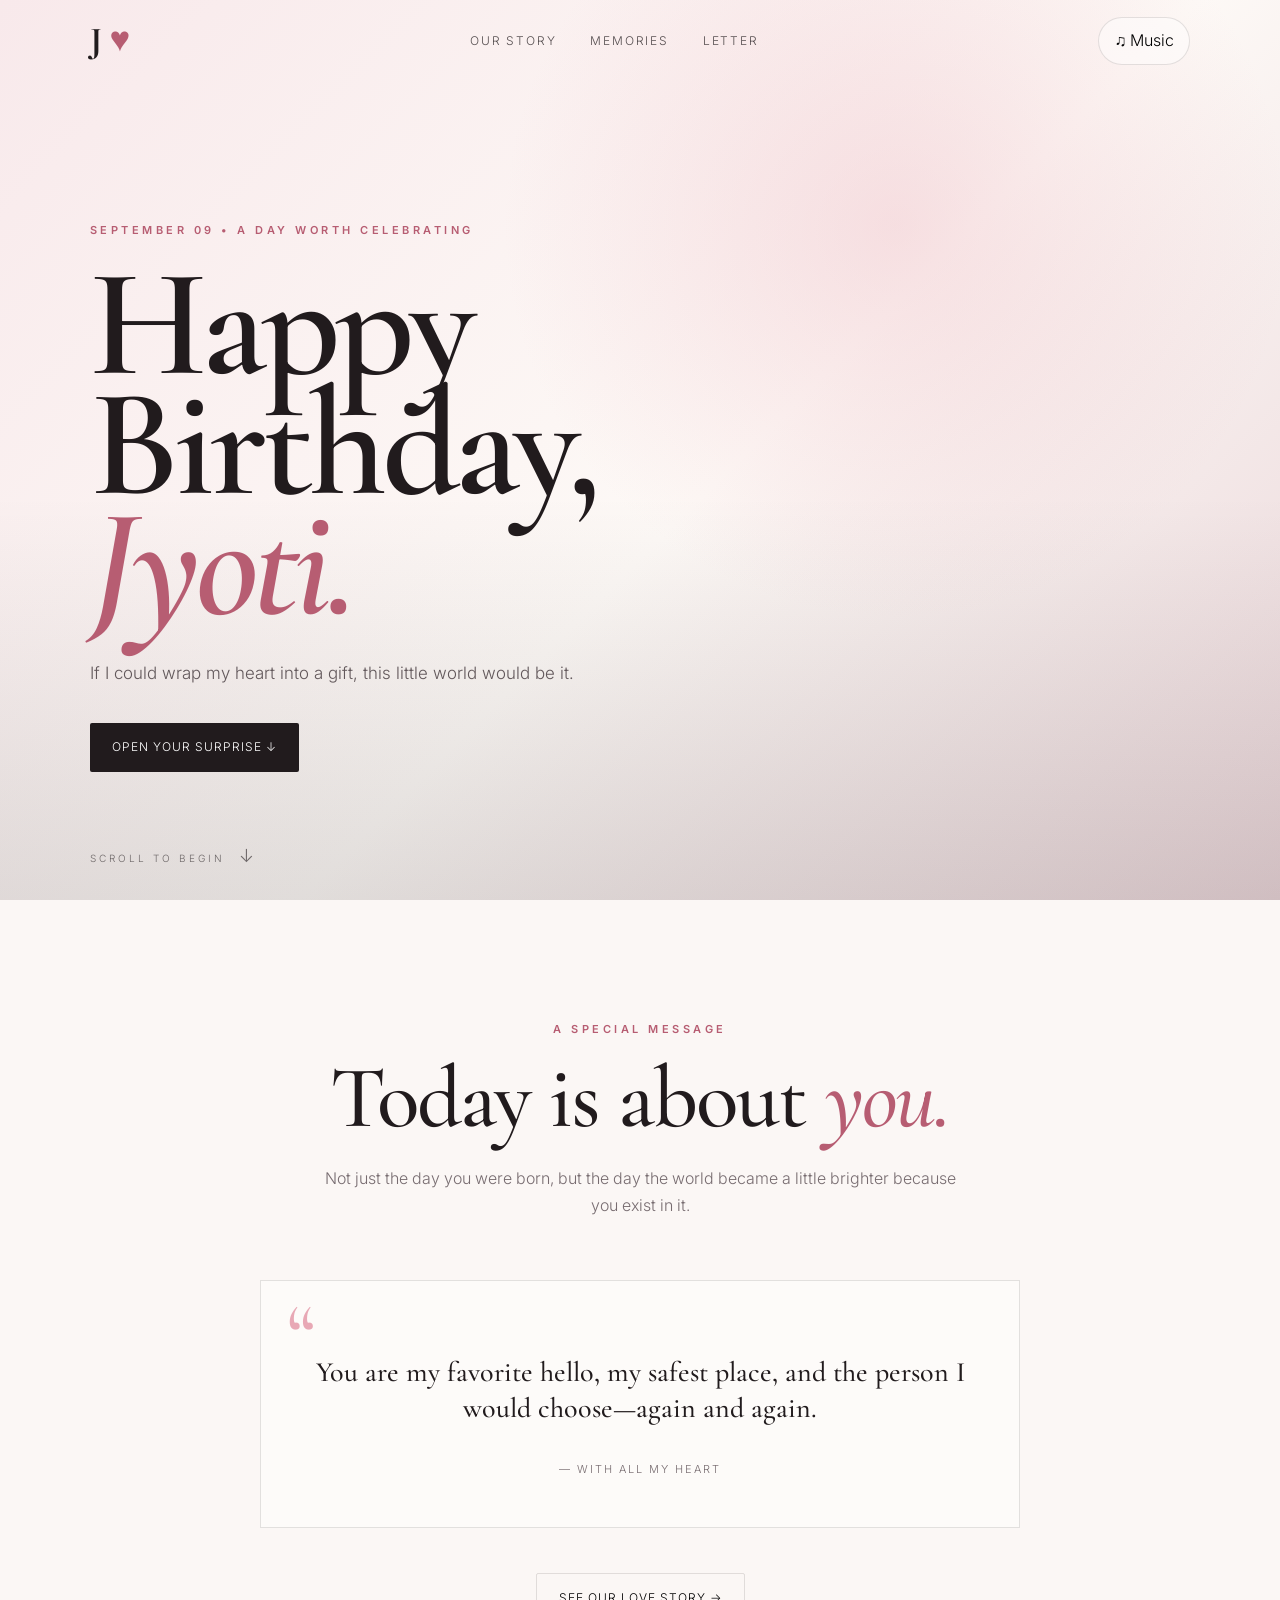
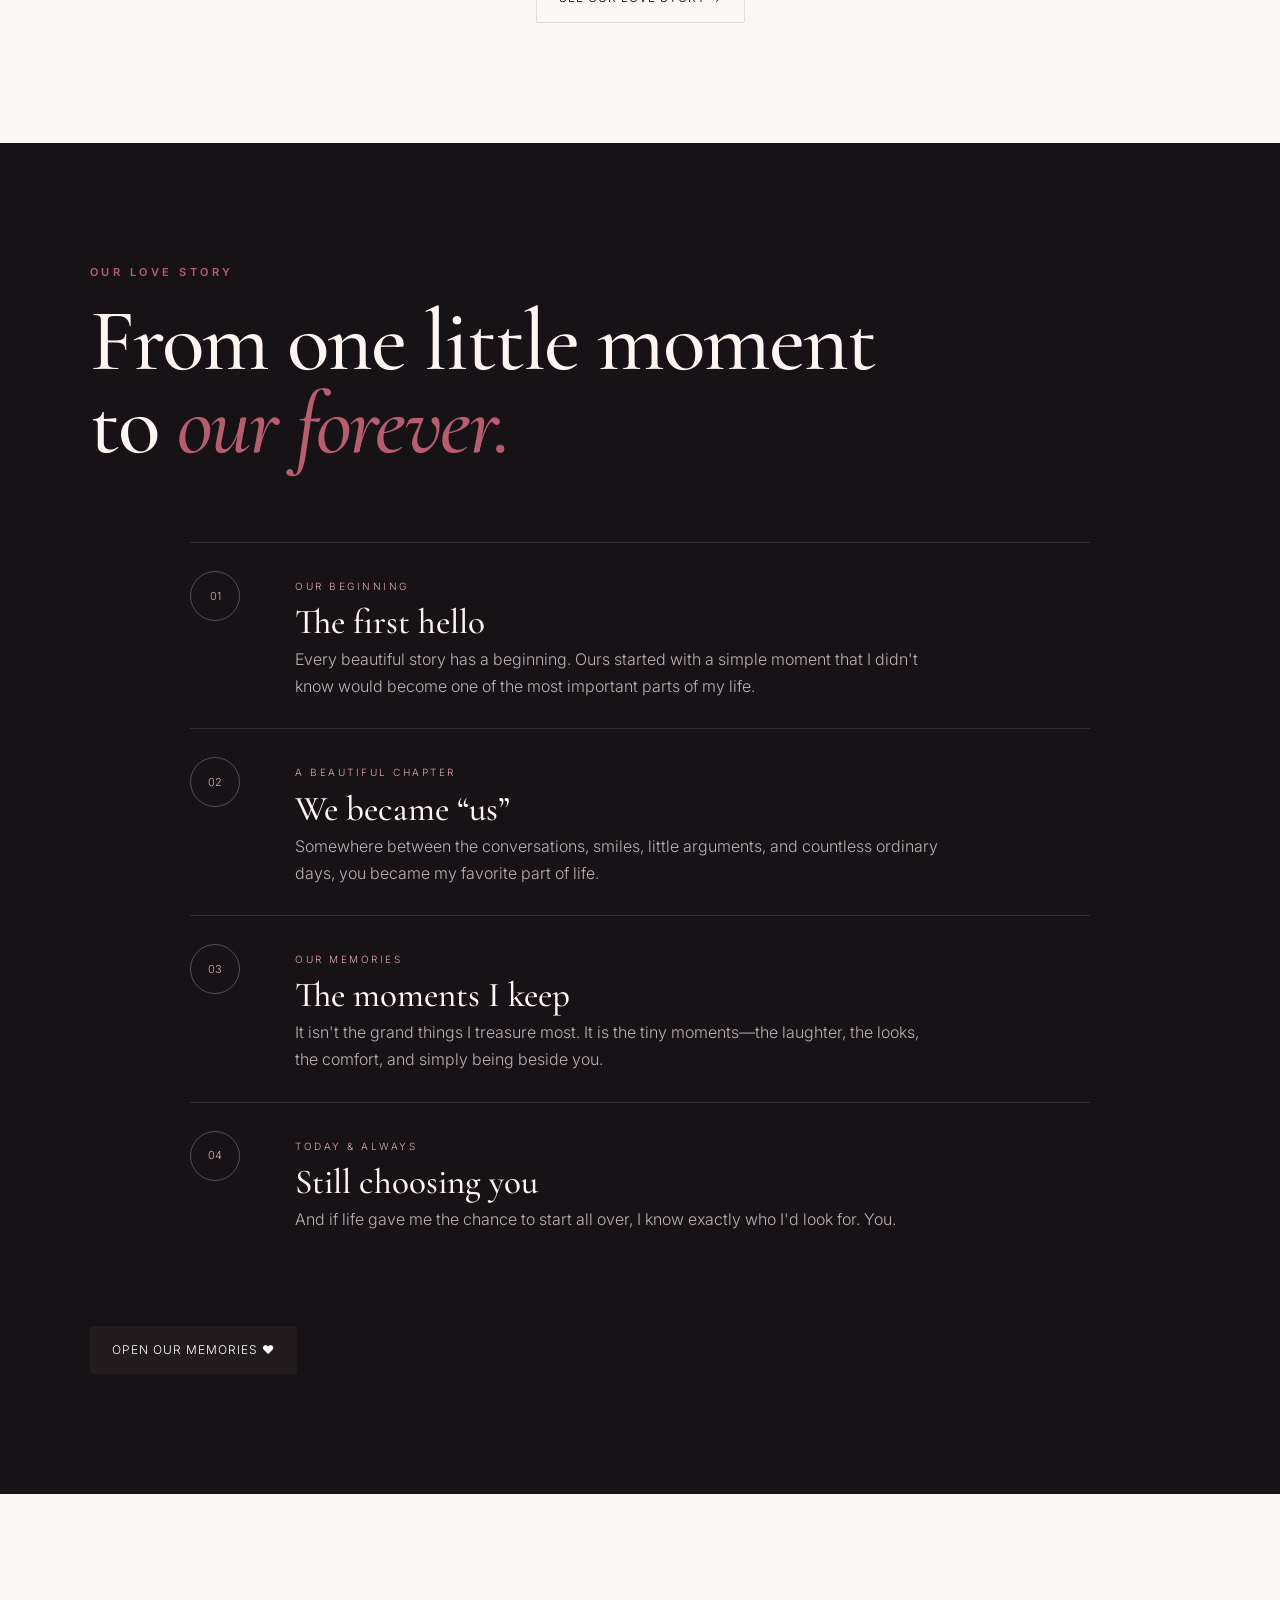
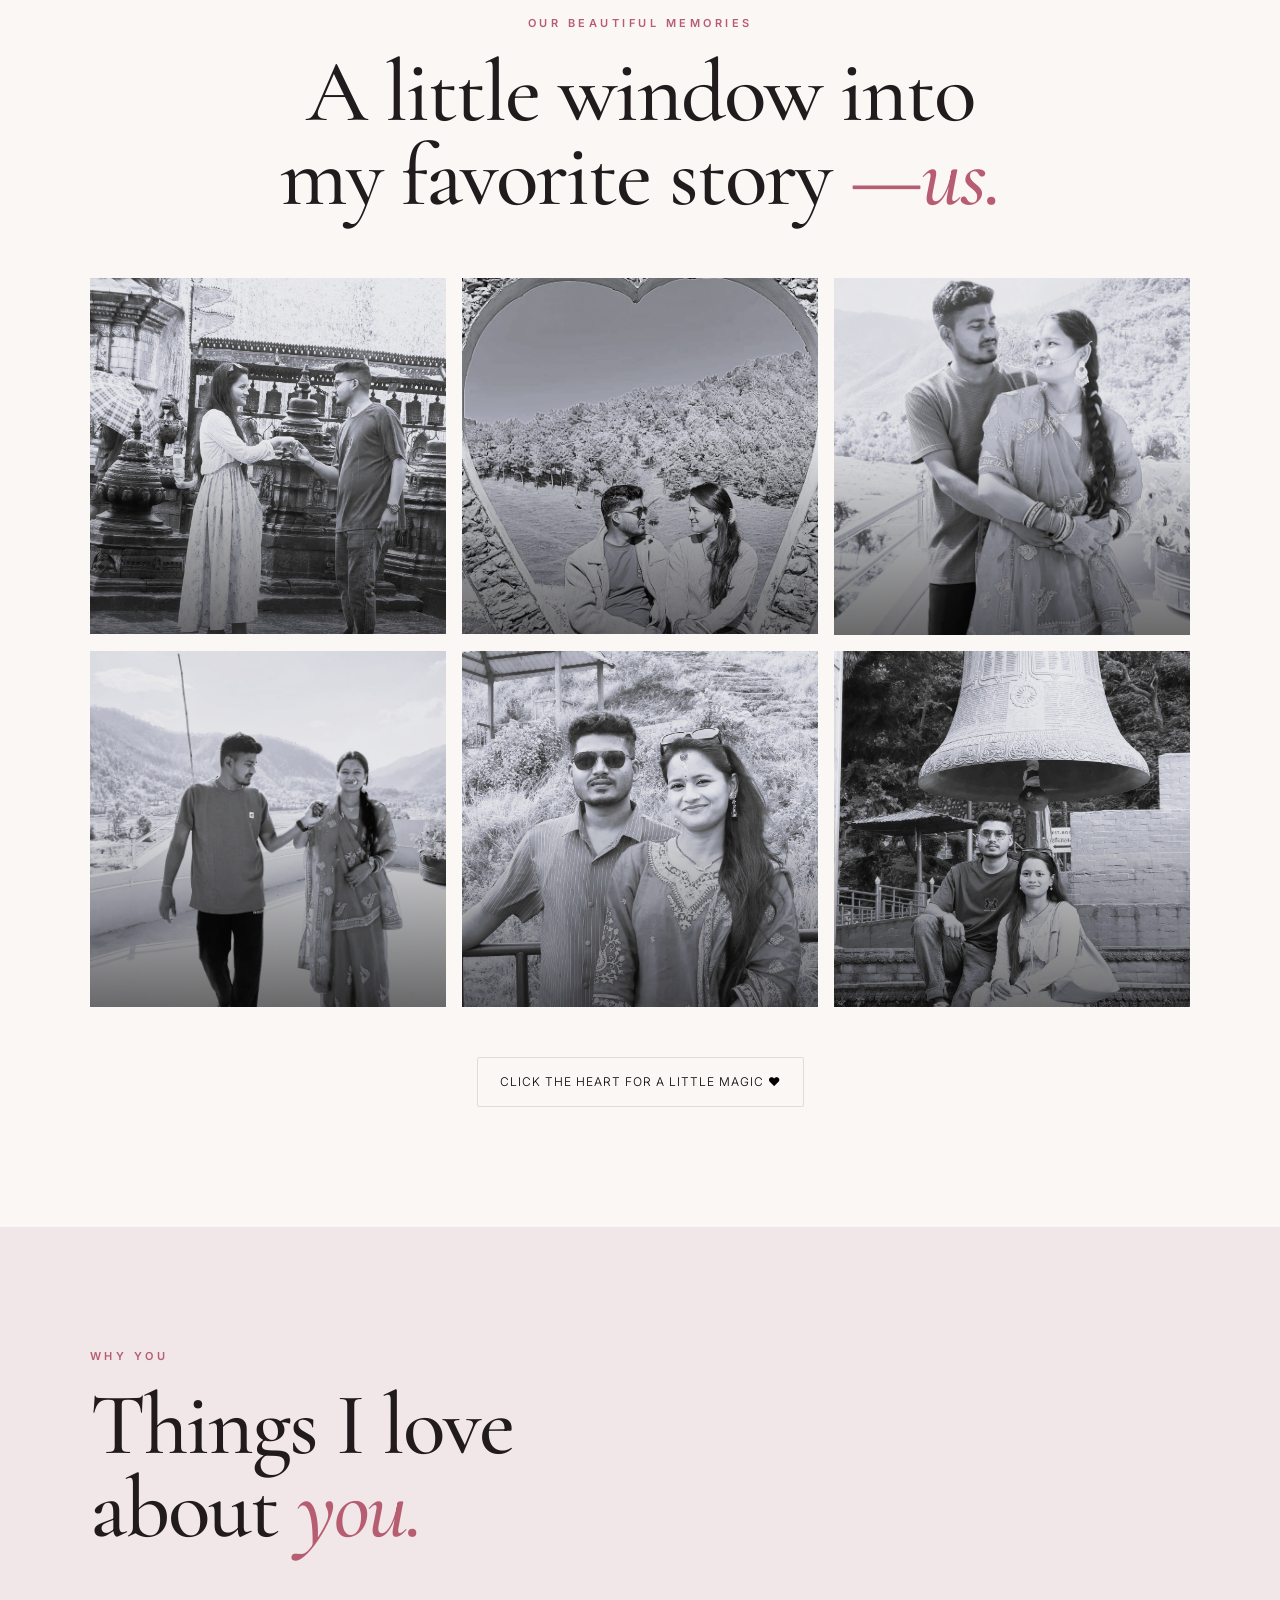
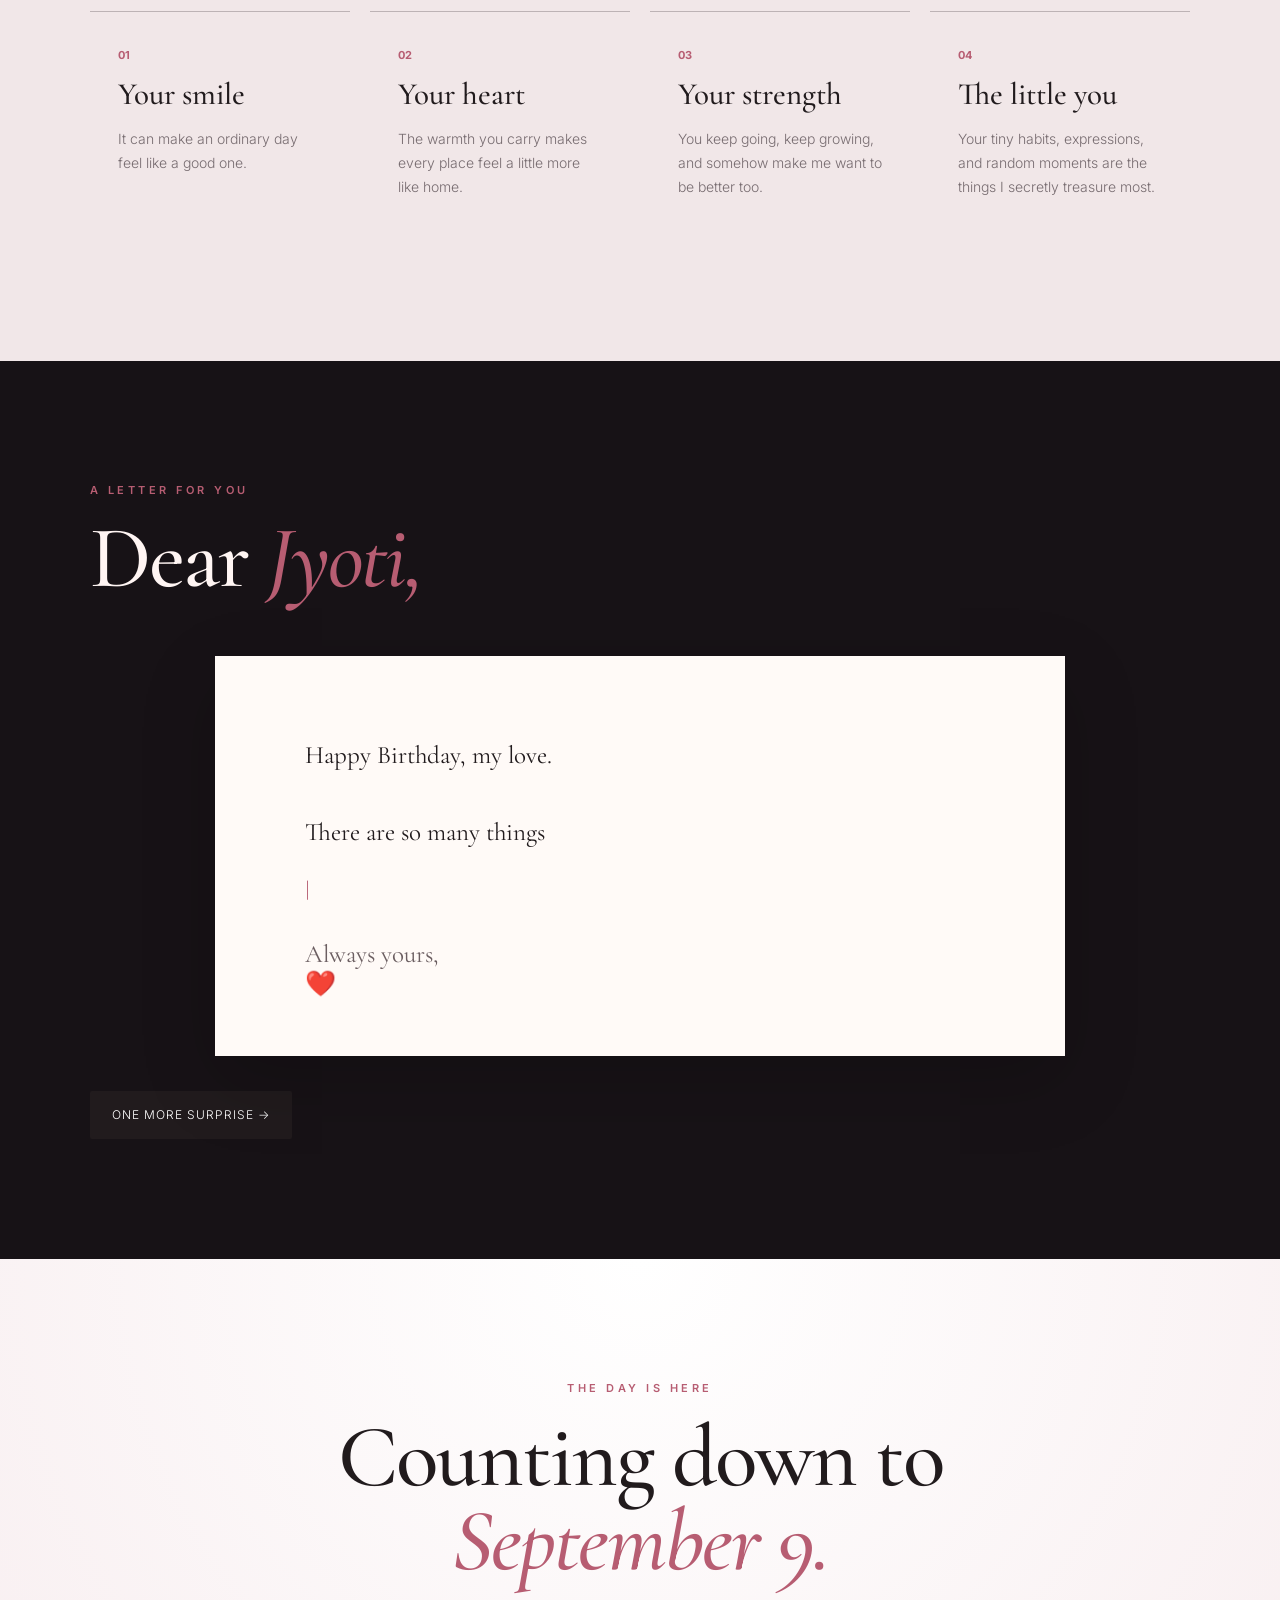
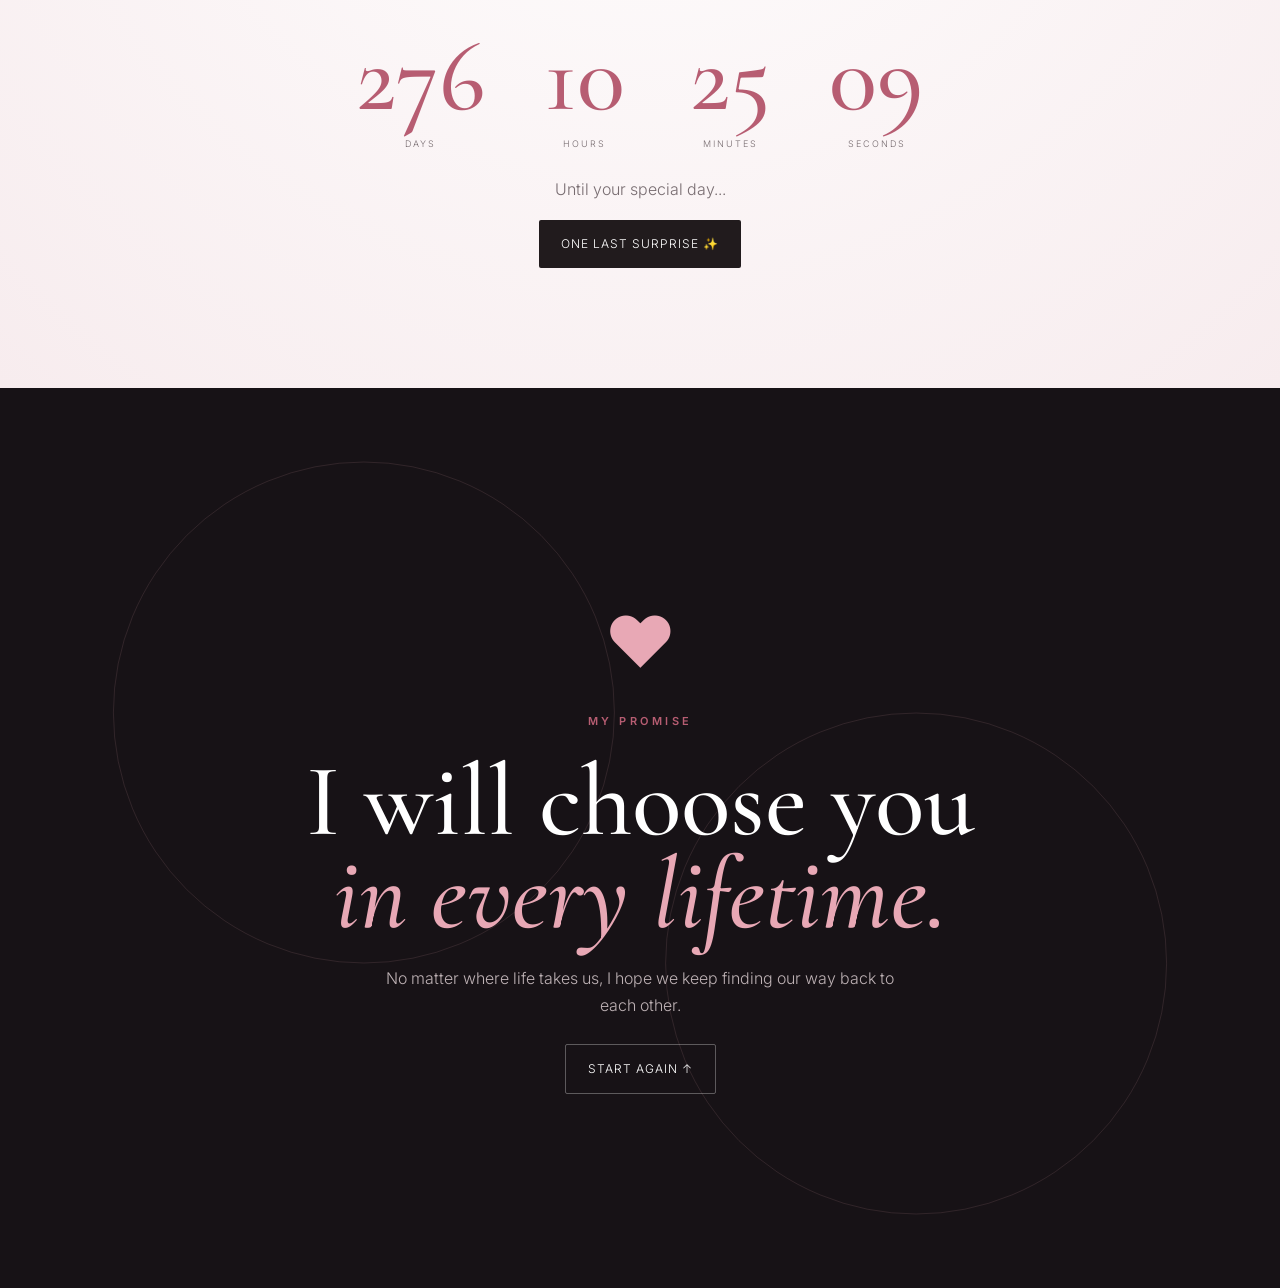
==== commit 7382b7ae: "Update index.html" ====
--- a/index.html
+++ b/index.html
@@ -76,7 +76,7 @@
 
     <section class="memories section" id="memories">
       <div class="section-kicker">OUR BEAUTIFUL MEMORIES</div>
-      <h2>A little window into<br>my favorite story <span>--us.</span></h2>
+      <h2>A little window into<br>my favorite story <span>—us.</span></h2>
       <div class="gallery">
         <button class="photo-card" data-img="photos/img1.jpeg" aria-label="Memory 1"><img src="photos/img1.jpeg" alt="Our memory 1"><span></span></button>
         <button class="photo-card" data-img="photos/img2.jpeg" aria-label="Memory 2"><img src="photos/img2.jpeg" alt="Our memory 2"><span></span></button>
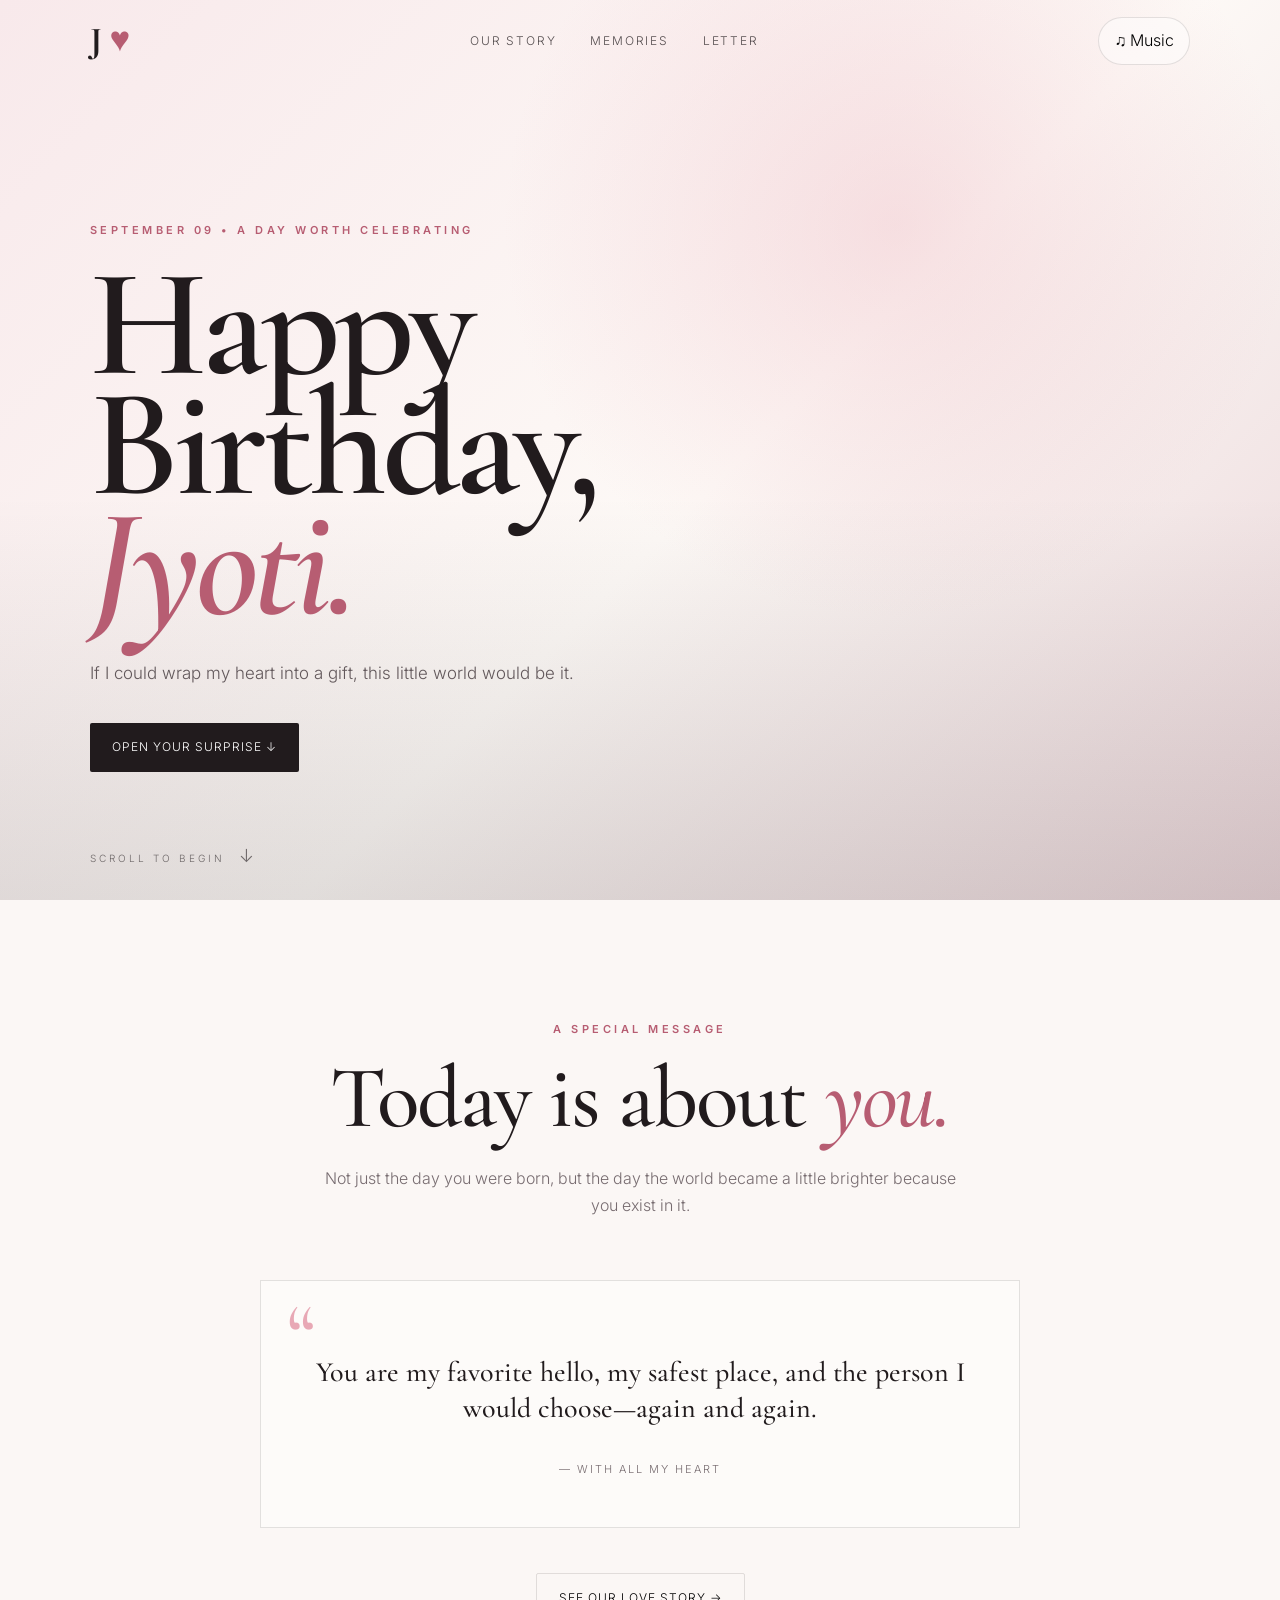
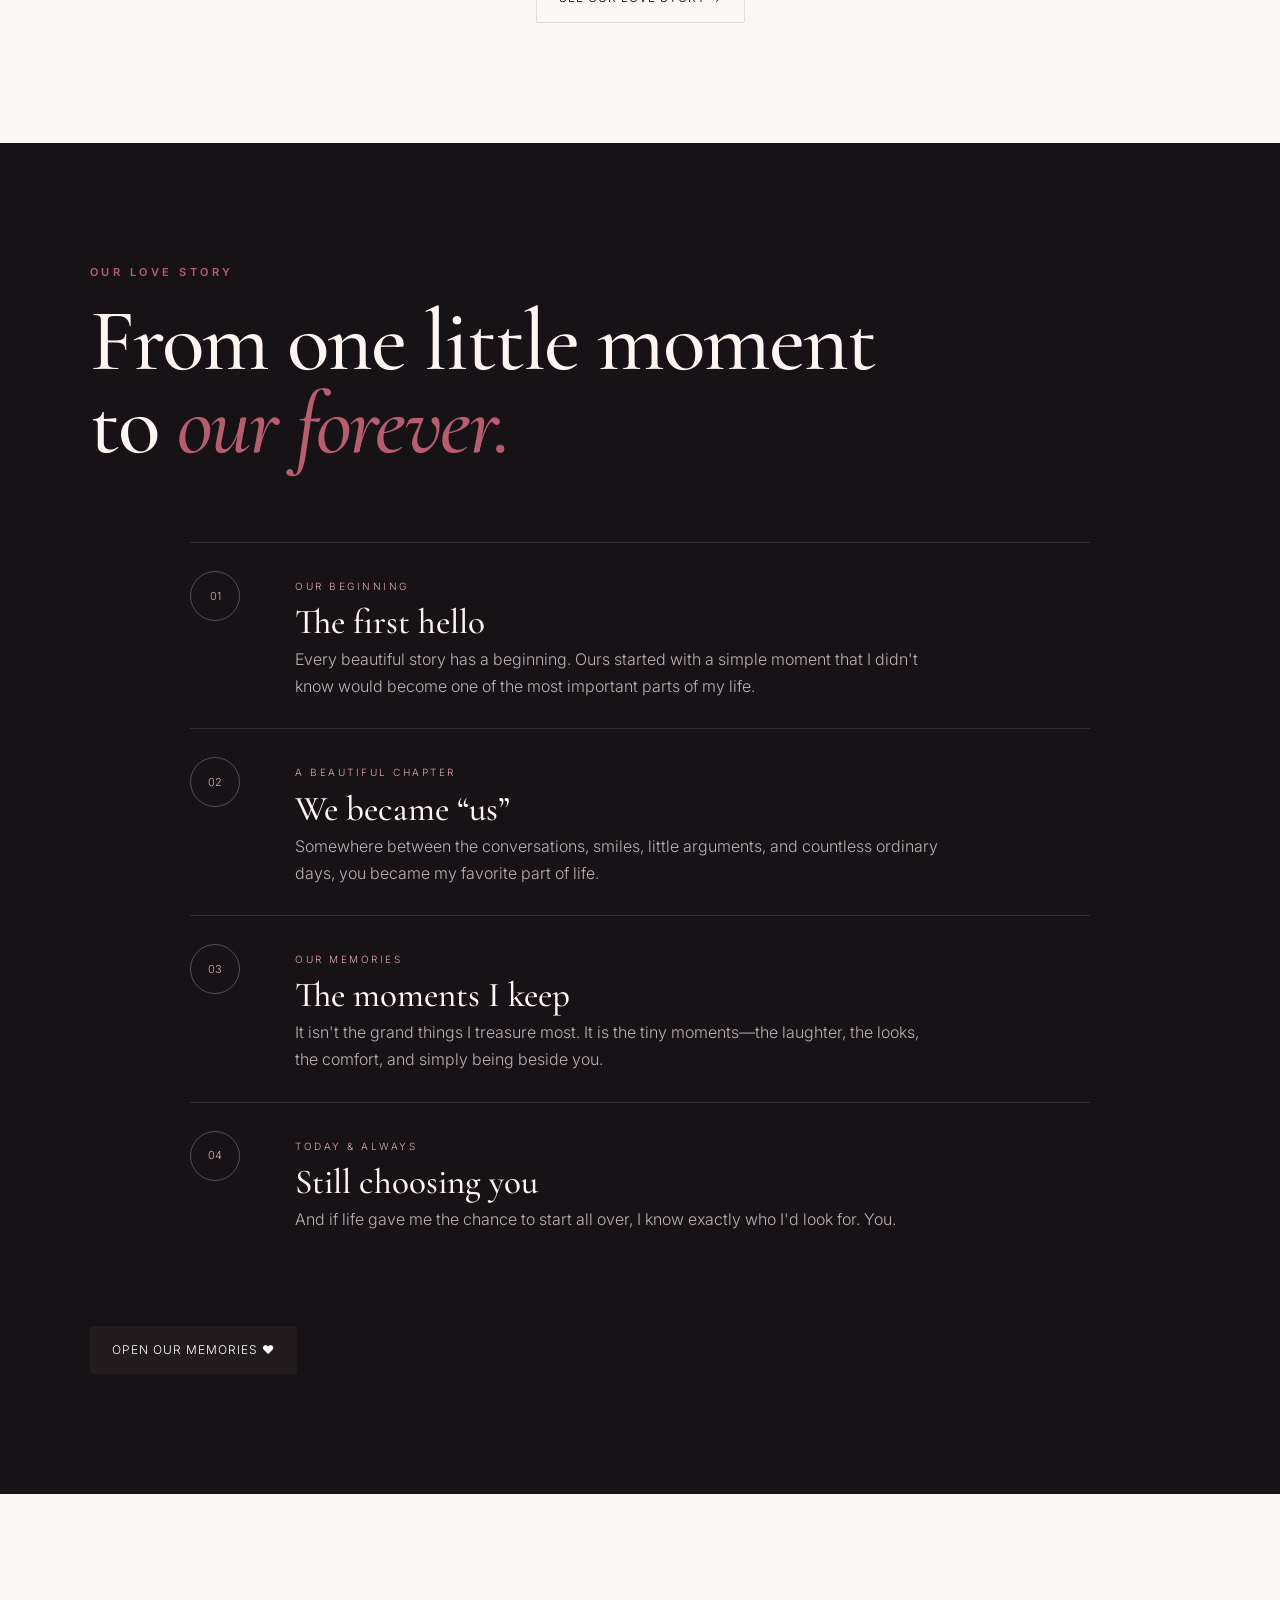
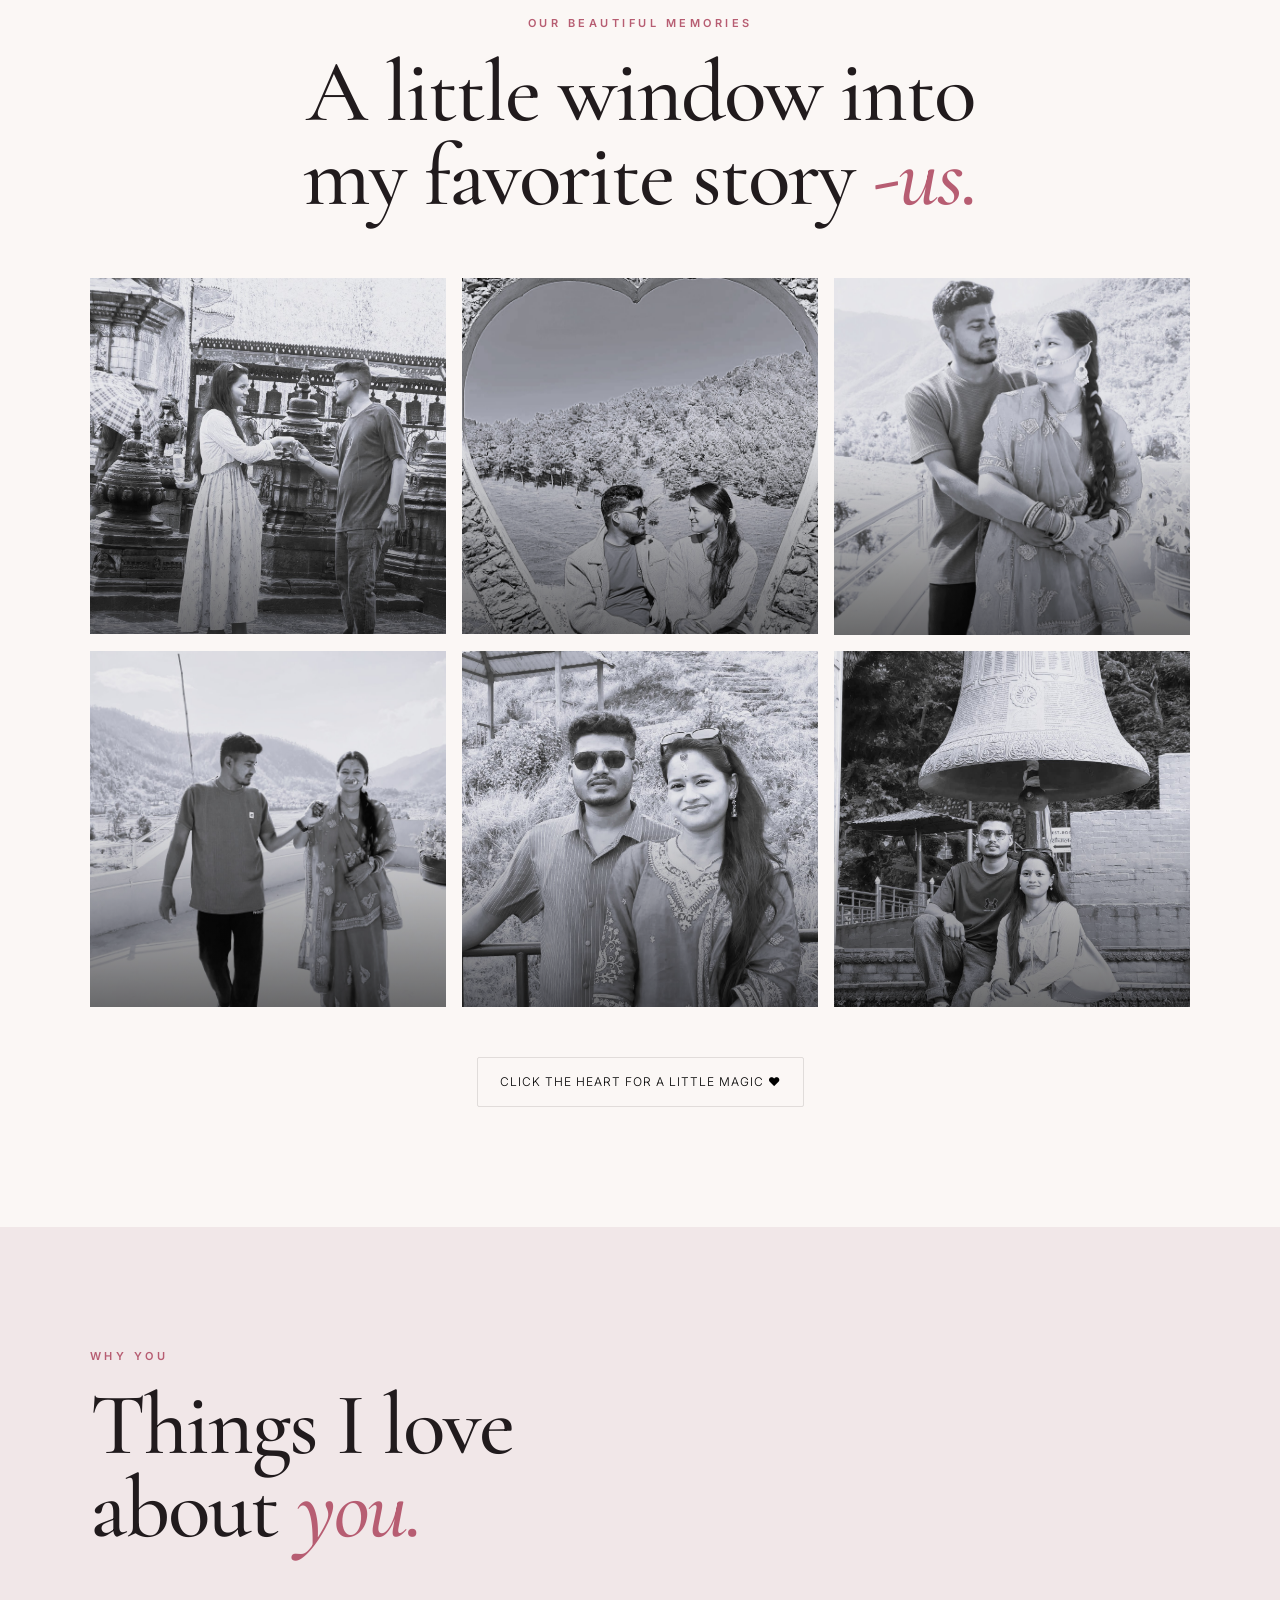
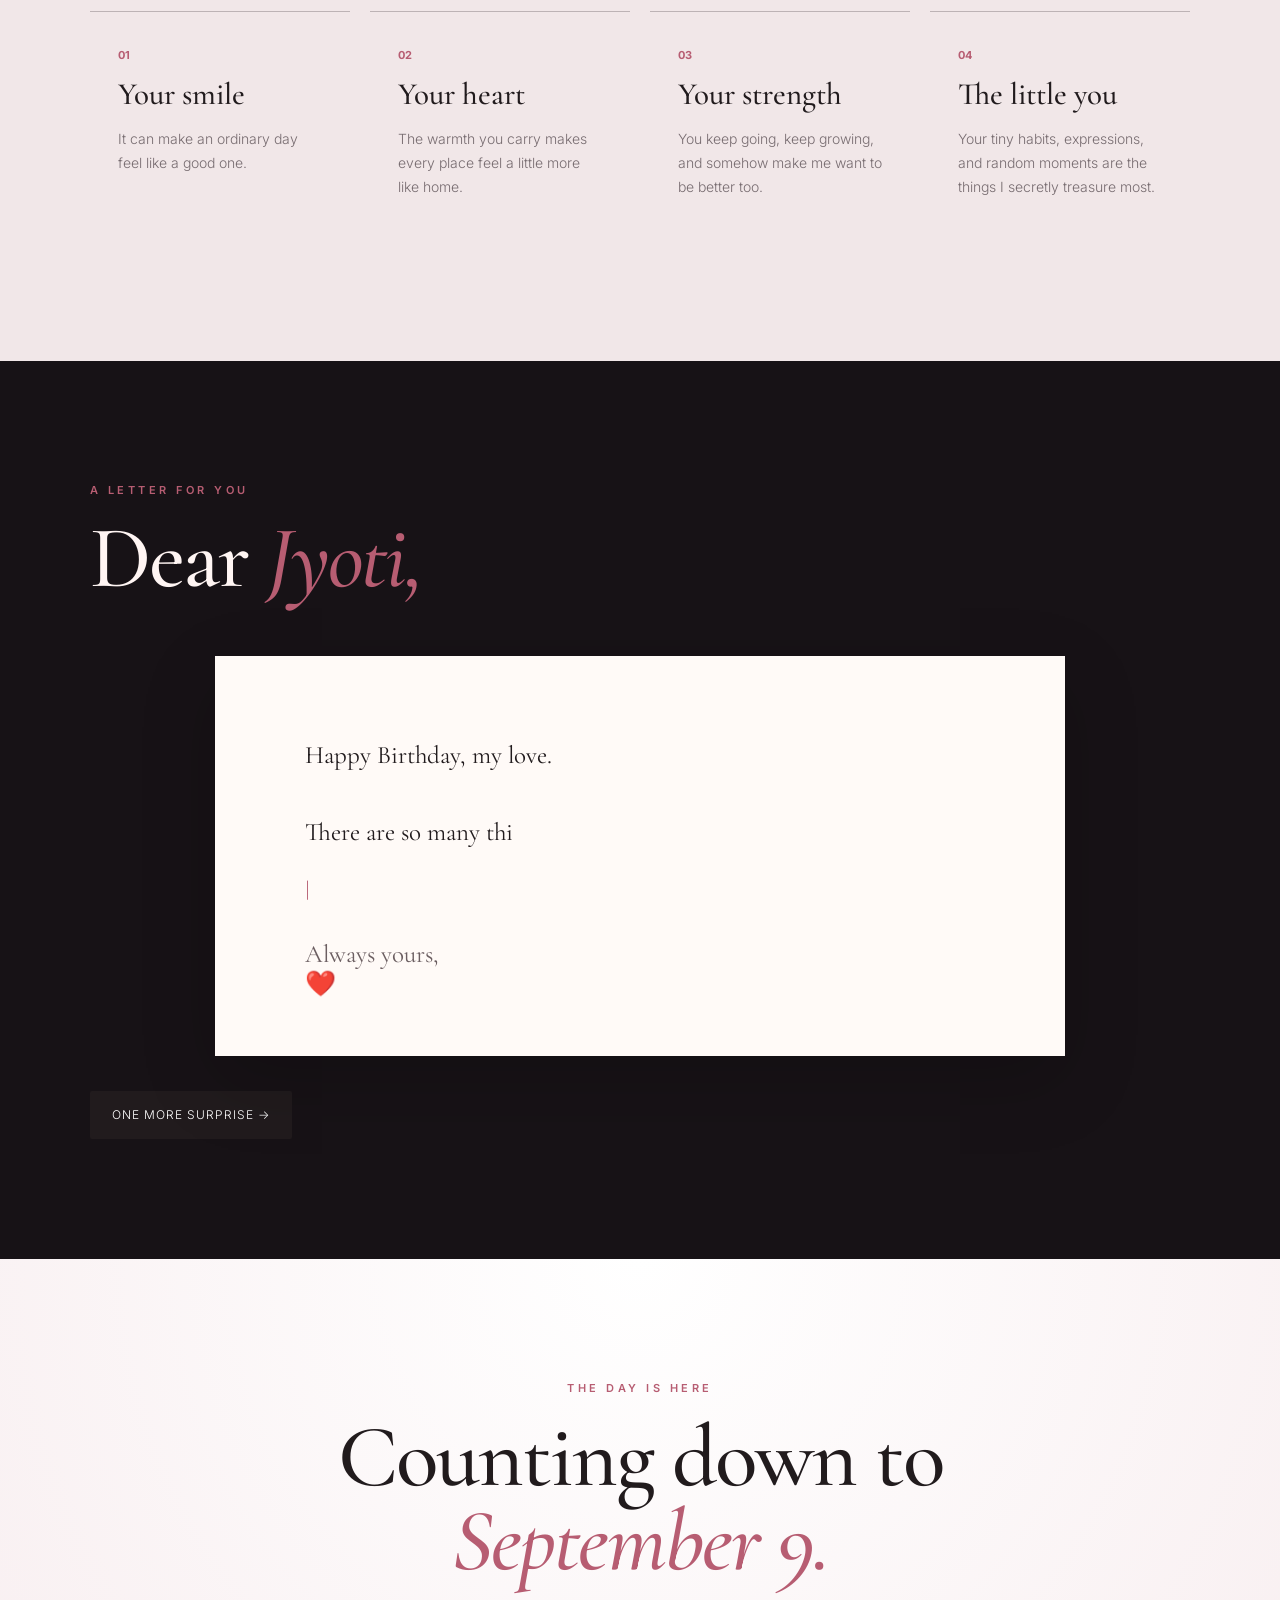
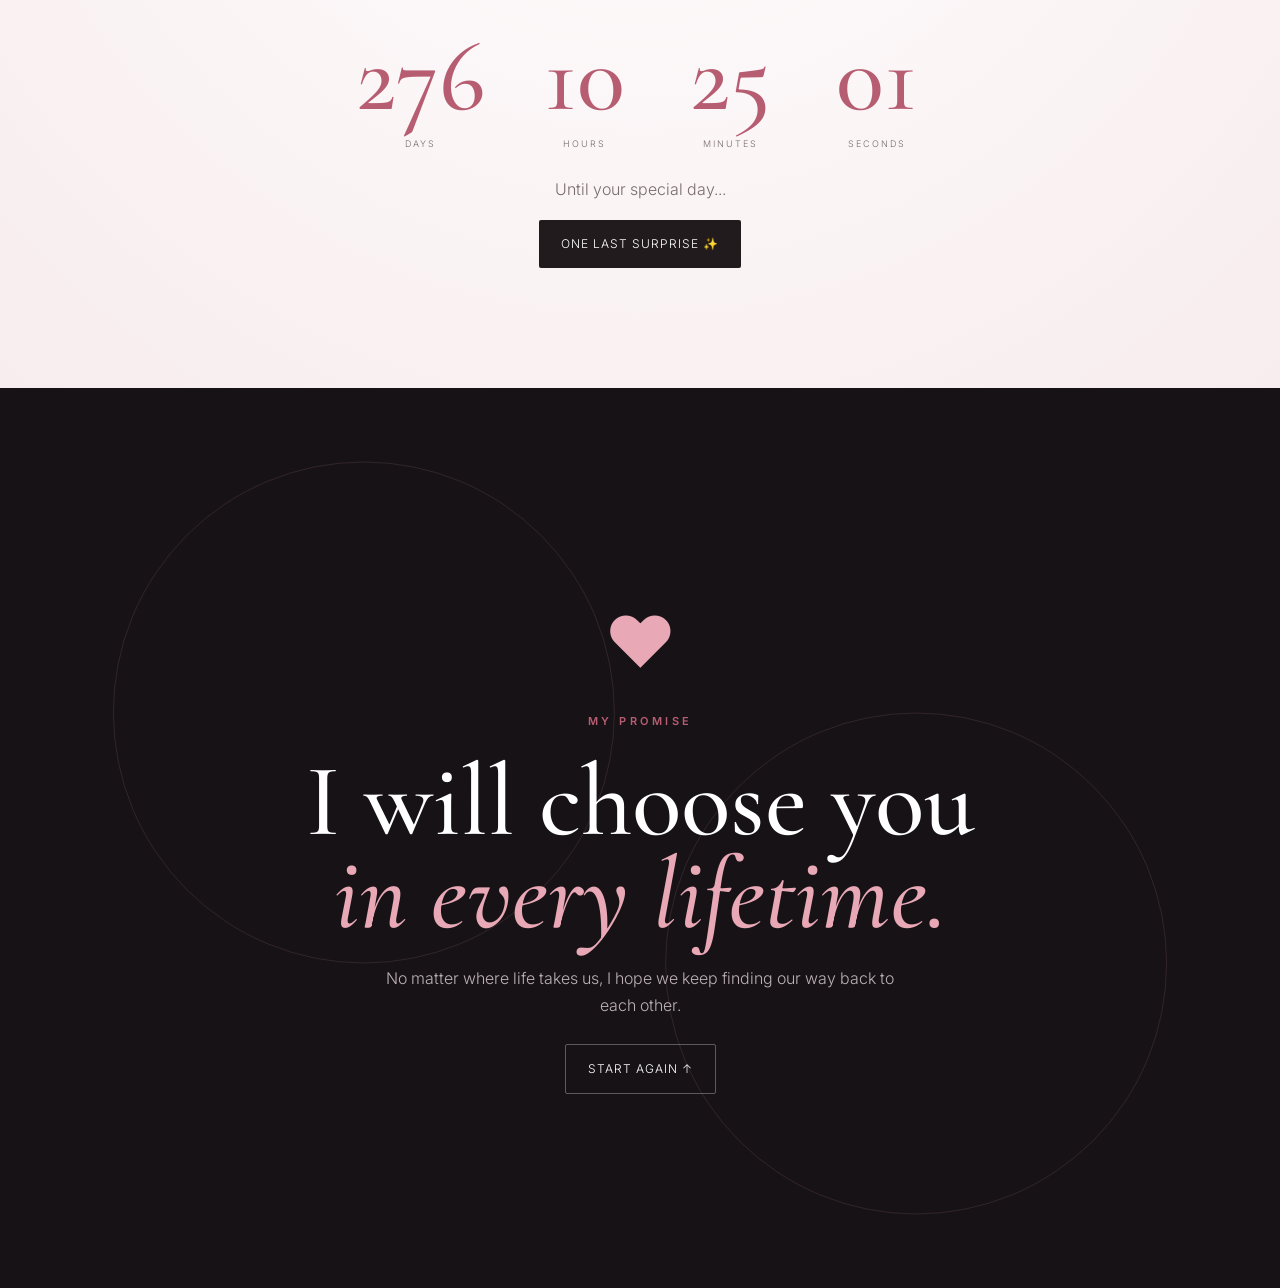
==== commit 119edbae: "Update index.html" ====
--- a/index.html
+++ b/index.html
@@ -76,7 +76,7 @@
 
     <section class="memories section" id="memories">
       <div class="section-kicker">OUR BEAUTIFUL MEMORIES</div>
-      <h2>A little window into<br>my favorite story <span>—us.</span></h2>
+      <h2>A little window into<br>my favorite story <span>-us.</span></h2>
       <div class="gallery">
         <button class="photo-card" data-img="photos/img1.jpeg" aria-label="Memory 1"><img src="photos/img1.jpeg" alt="Our memory 1"><span></span></button>
         <button class="photo-card" data-img="photos/img2.jpeg" aria-label="Memory 2"><img src="photos/img2.jpeg" alt="Our memory 2"><span></span></button>
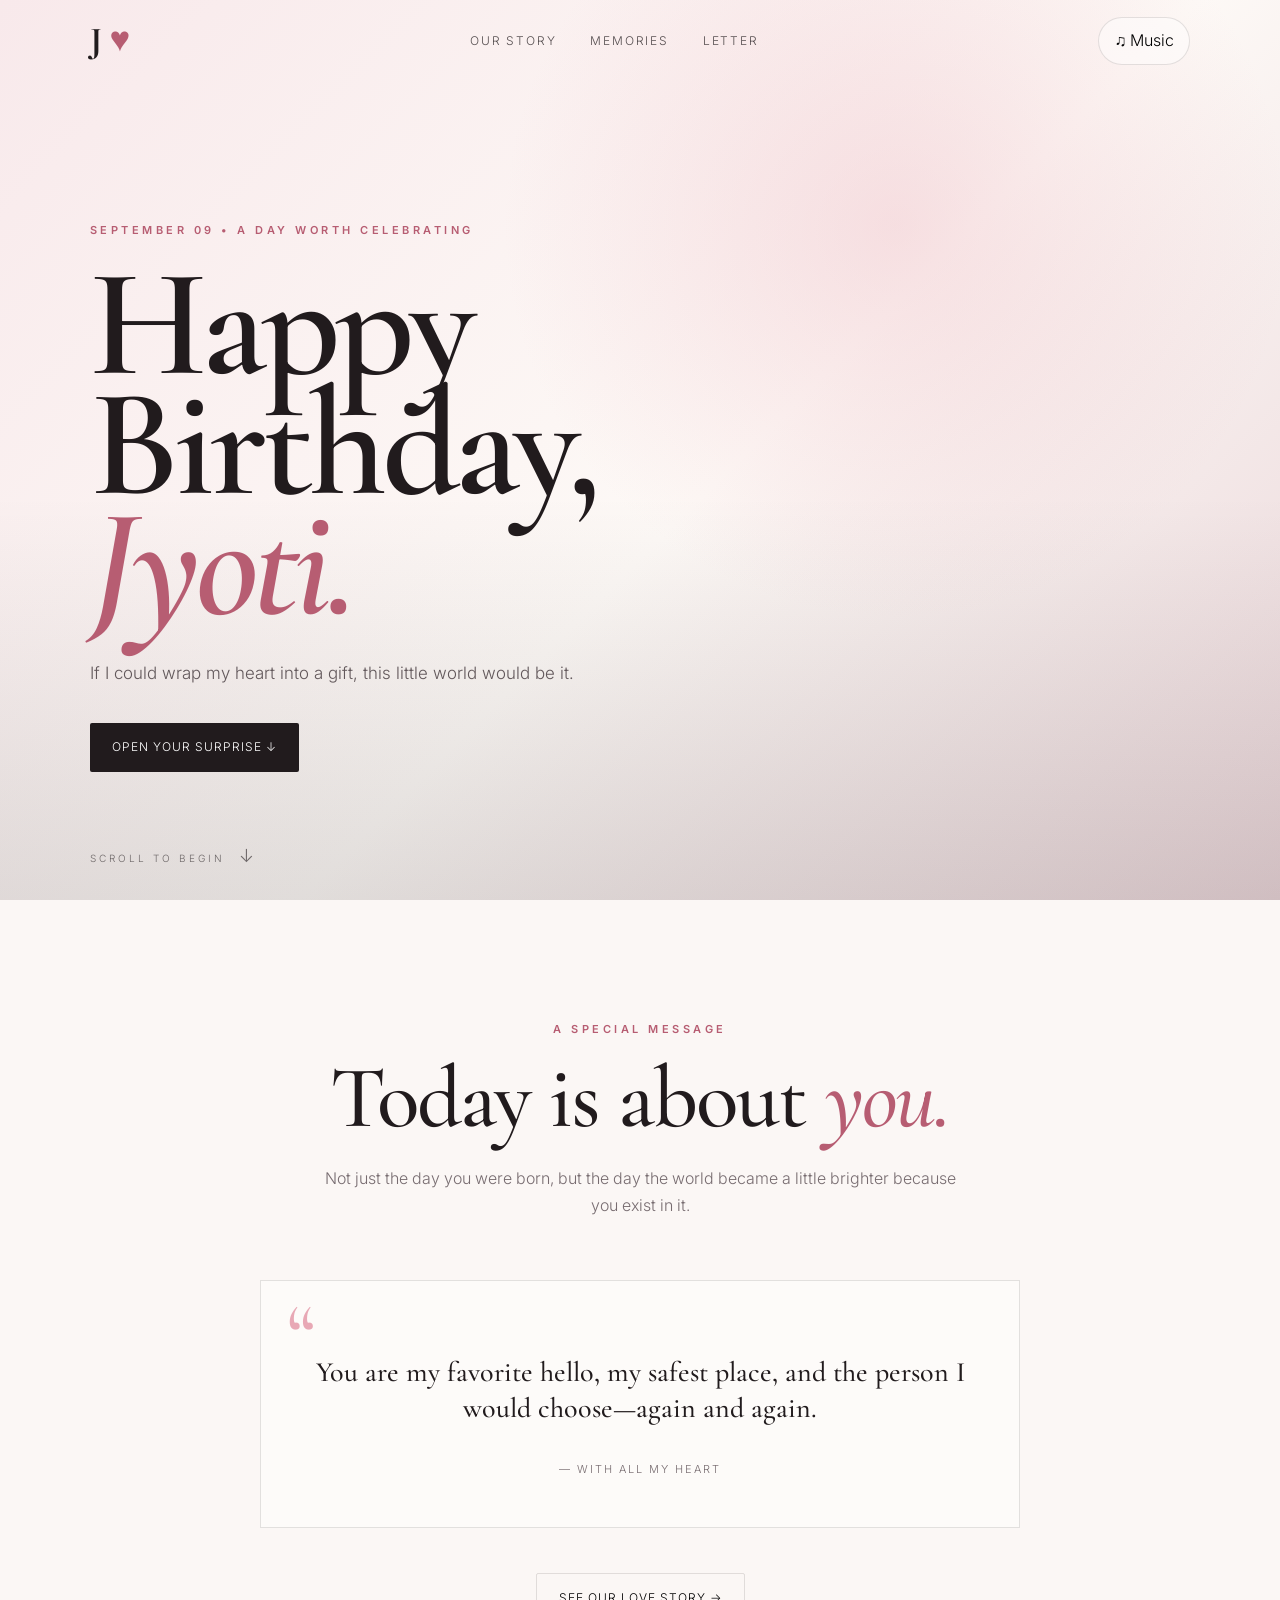
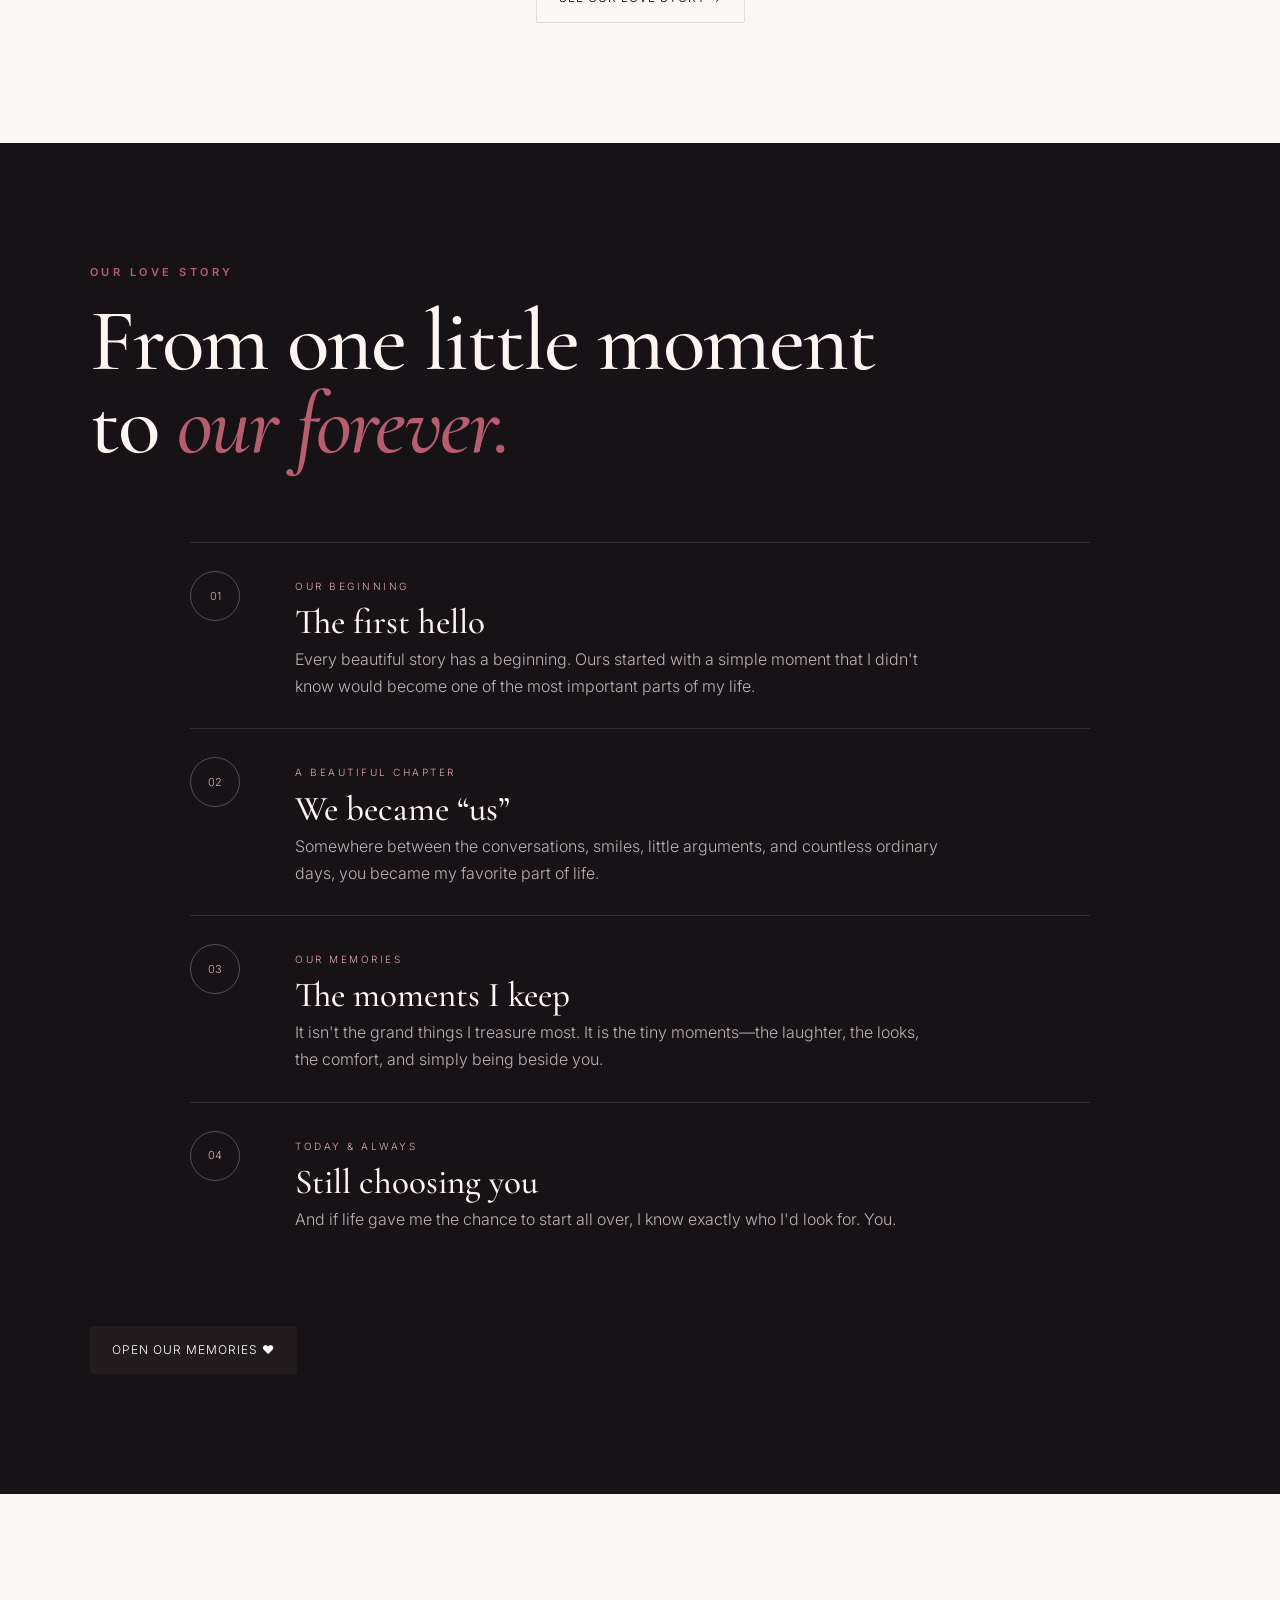
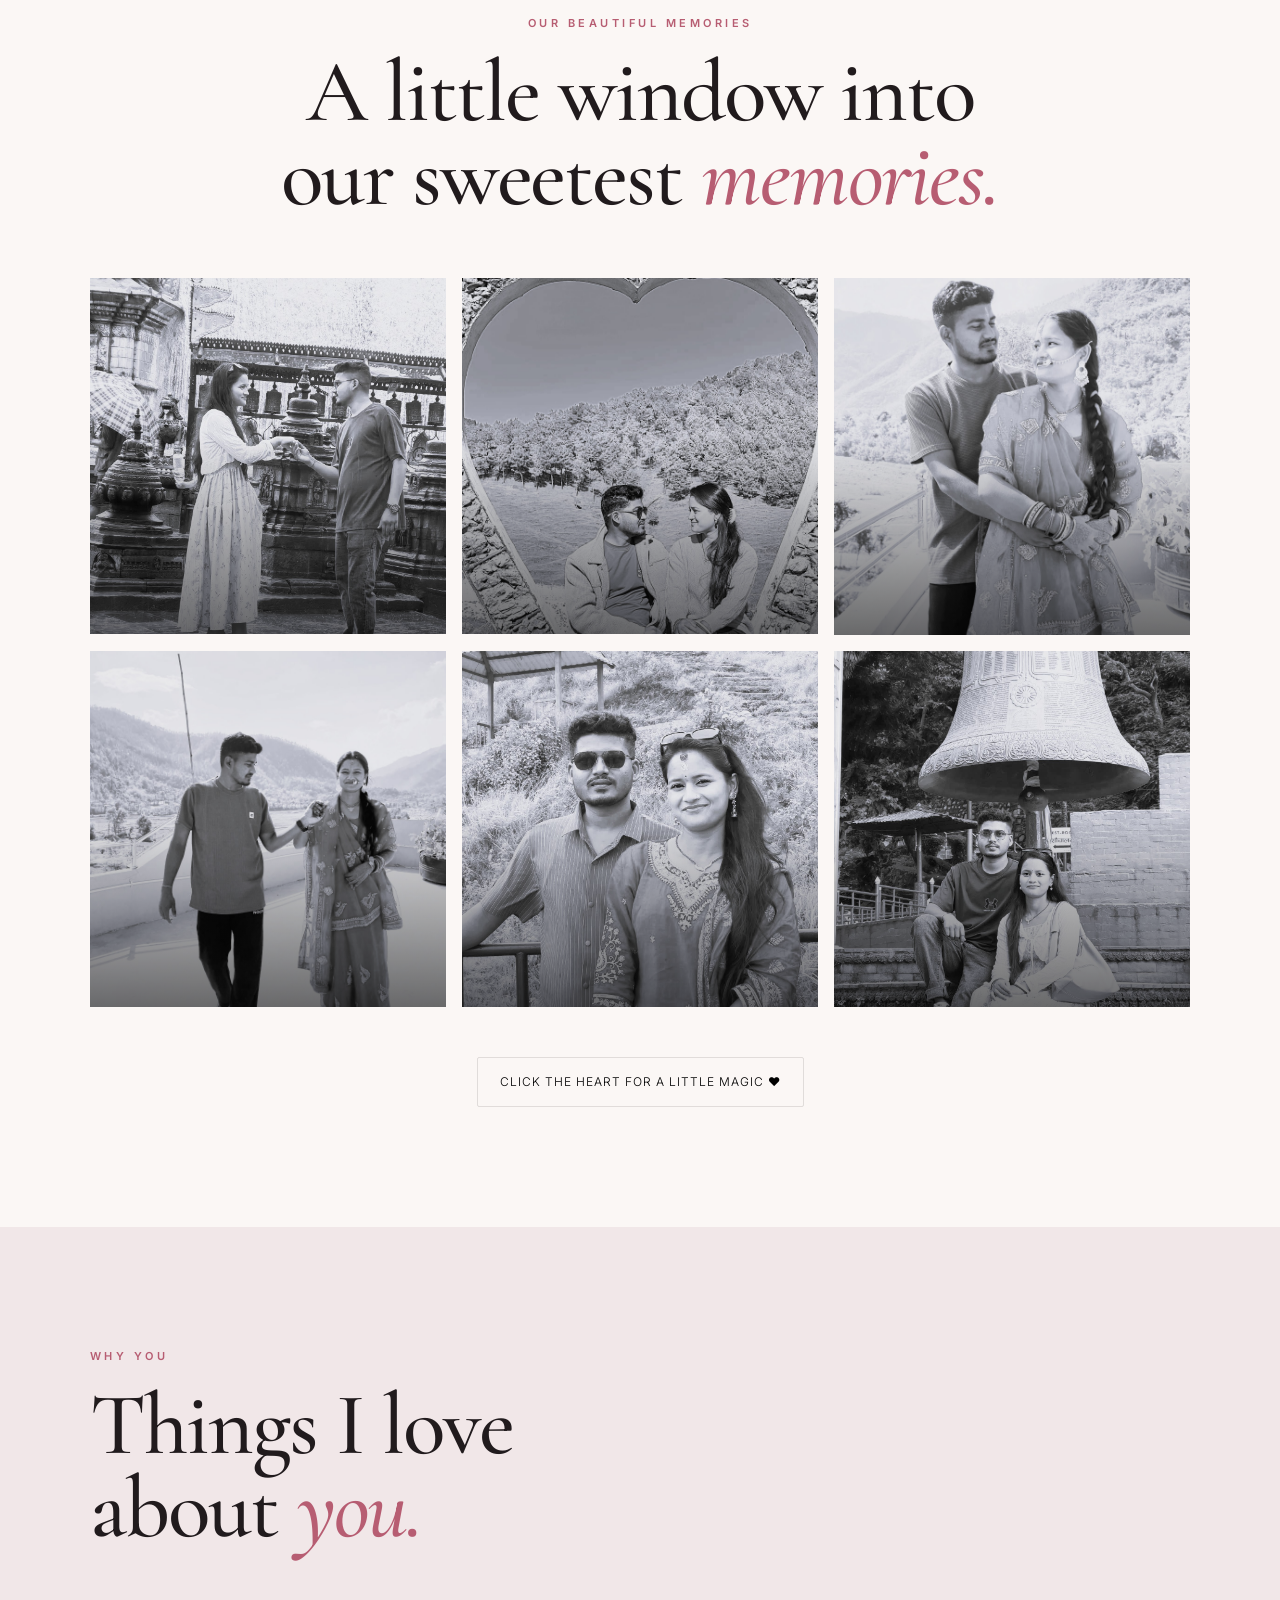
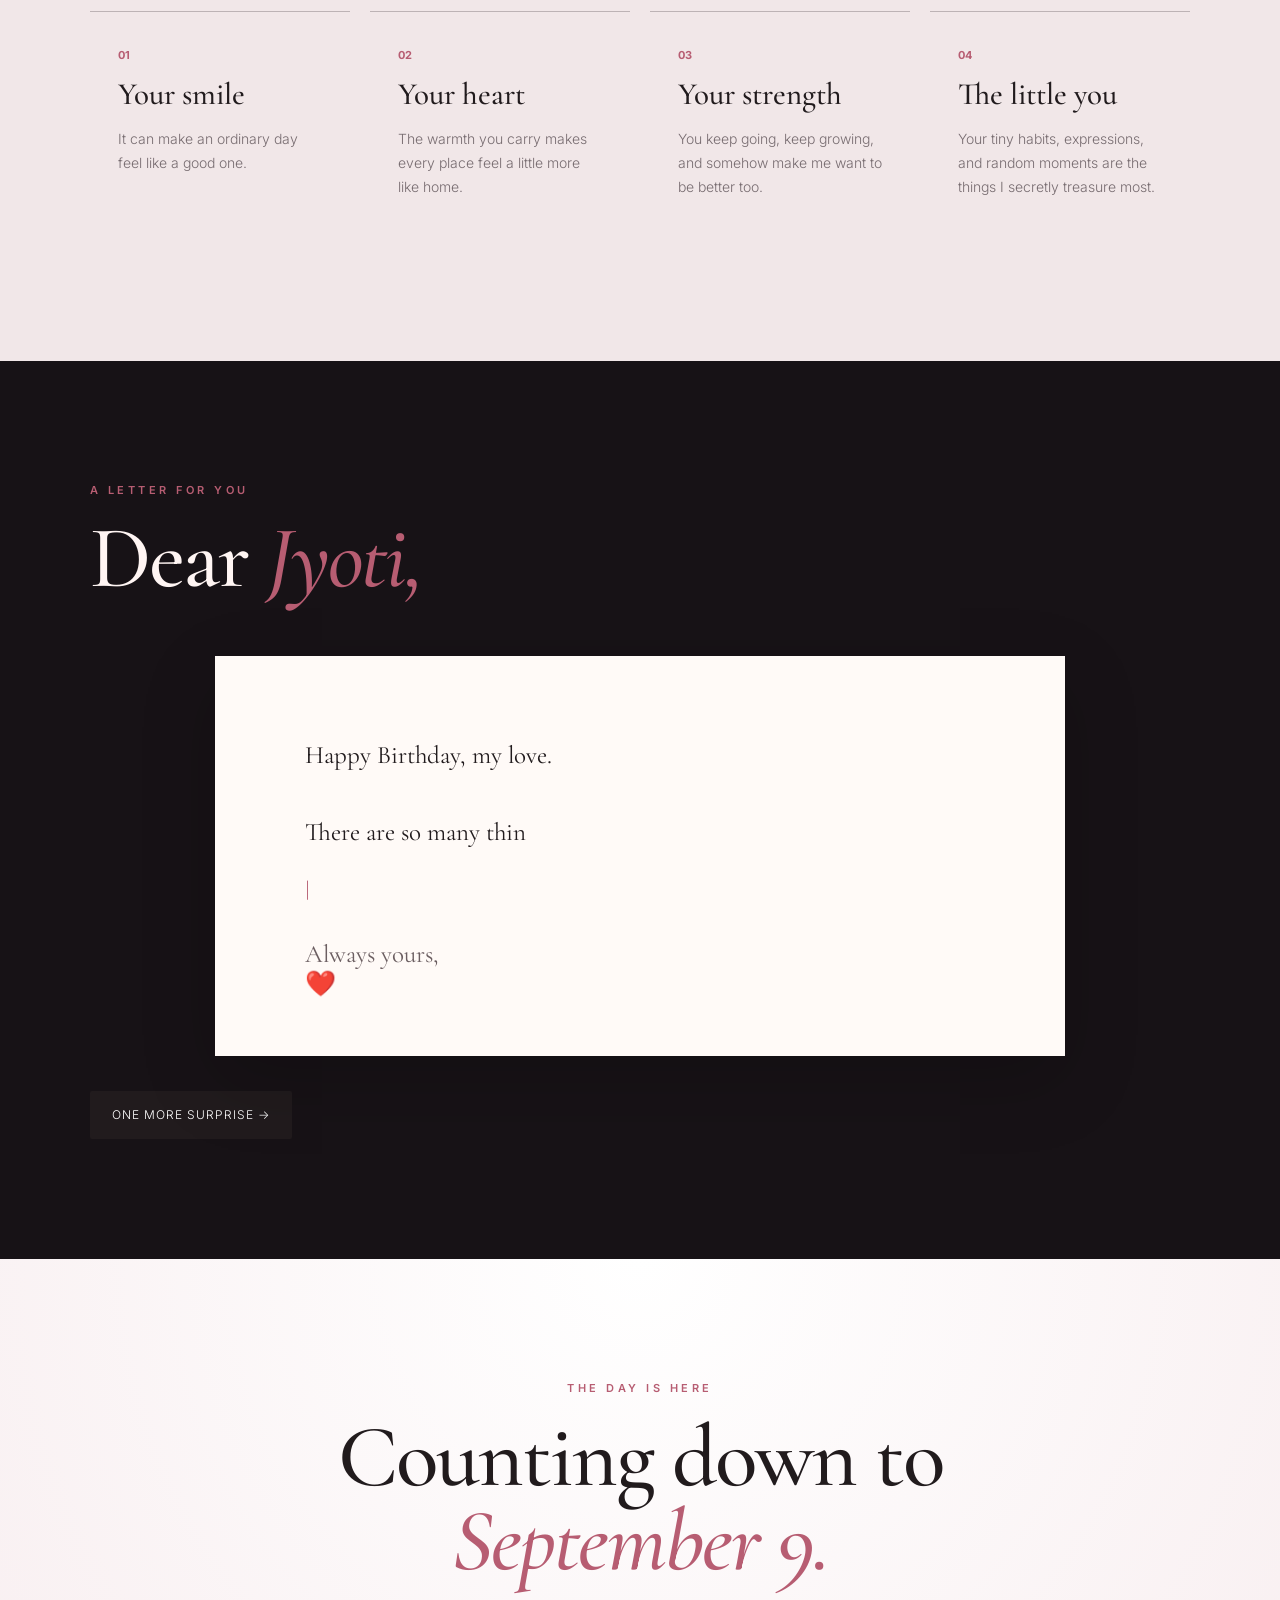
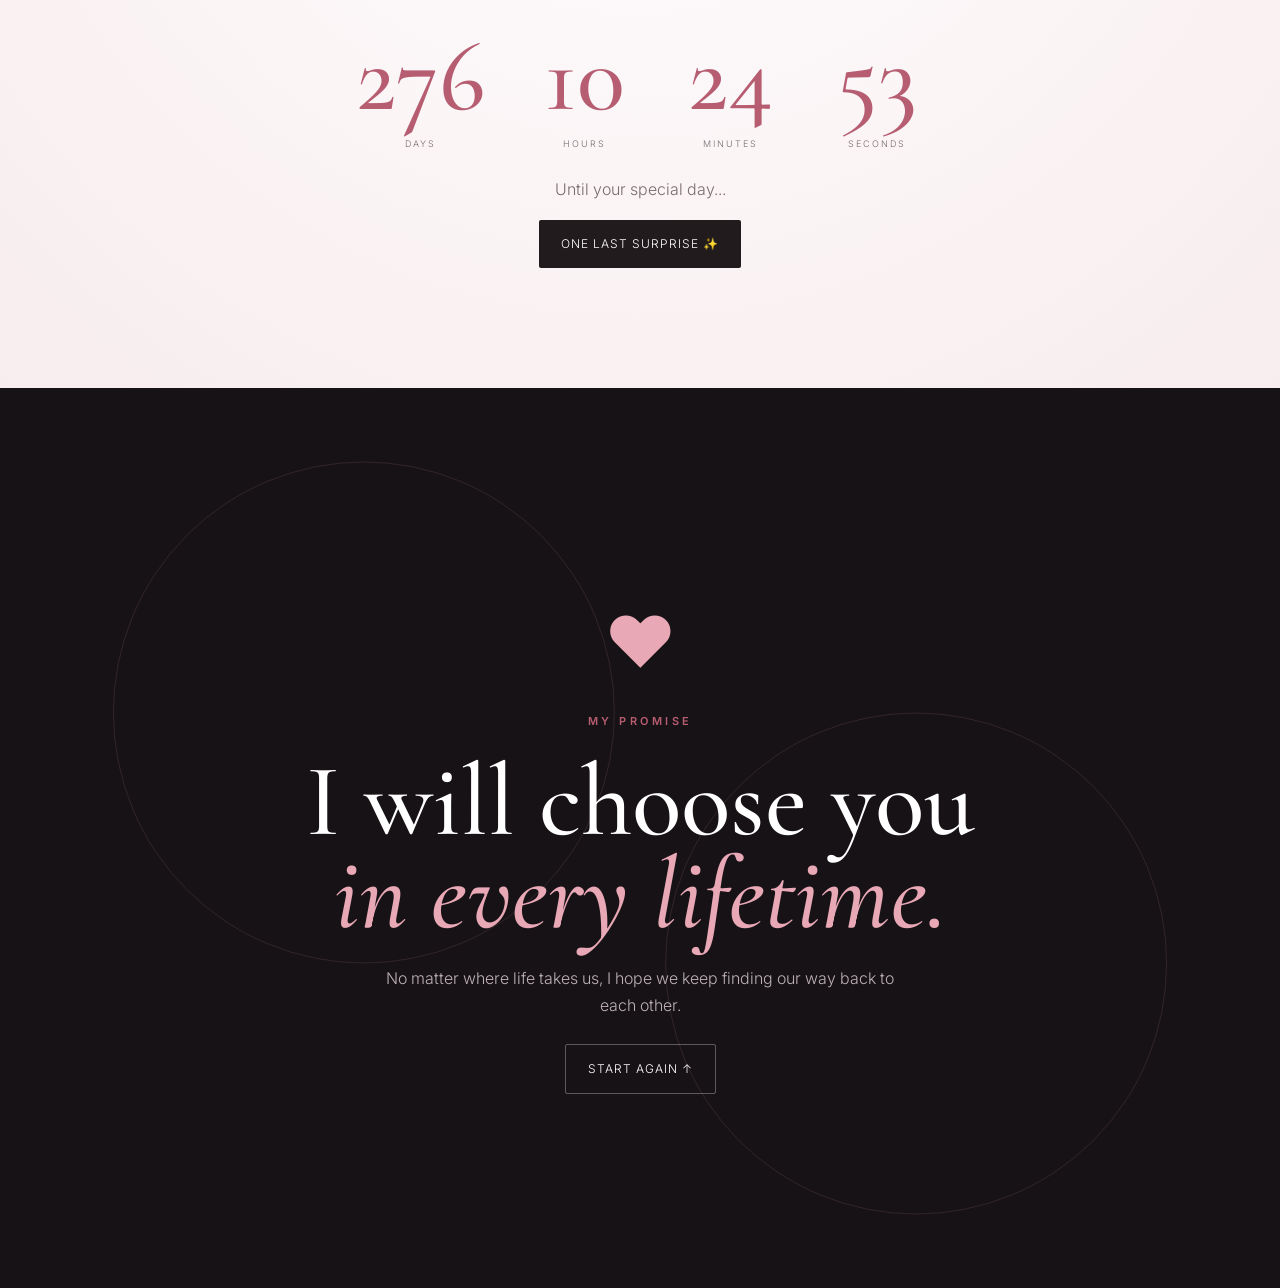
==== commit 2900495e: "Update index.html" ====
--- a/index.html
+++ b/index.html
@@ -76,7 +76,7 @@
 
     <section class="memories section" id="memories">
       <div class="section-kicker">OUR BEAUTIFUL MEMORIES</div>
-      <h2>A little window into<br>my favorite story <span>-us.</span></h2>
+      <h2>A little window into <br>our sweetest  <span>memories.</span></h2>
       <div class="gallery">
         <button class="photo-card" data-img="photos/img1.jpeg" aria-label="Memory 1"><img src="photos/img1.jpeg" alt="Our memory 1"><span></span></button>
         <button class="photo-card" data-img="photos/img2.jpeg" aria-label="Memory 2"><img src="photos/img2.jpeg" alt="Our memory 2"><span></span></button>
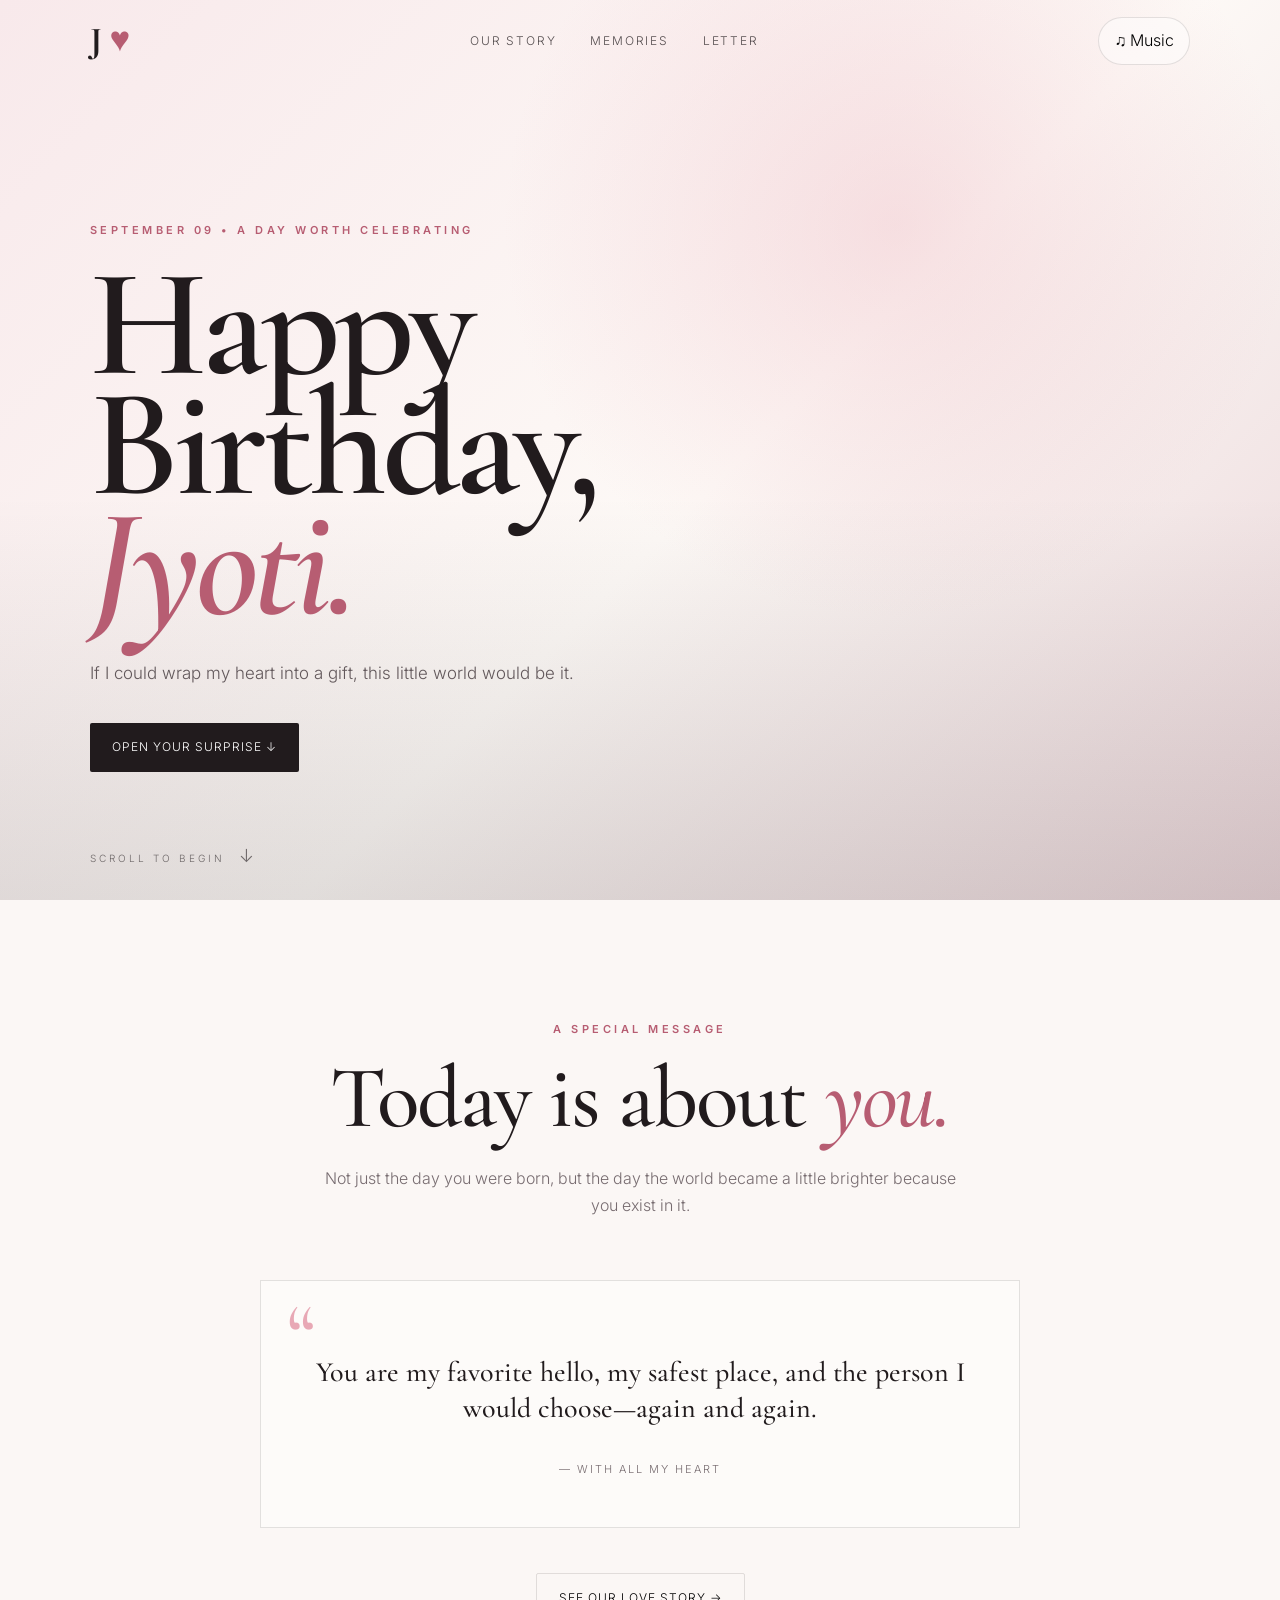
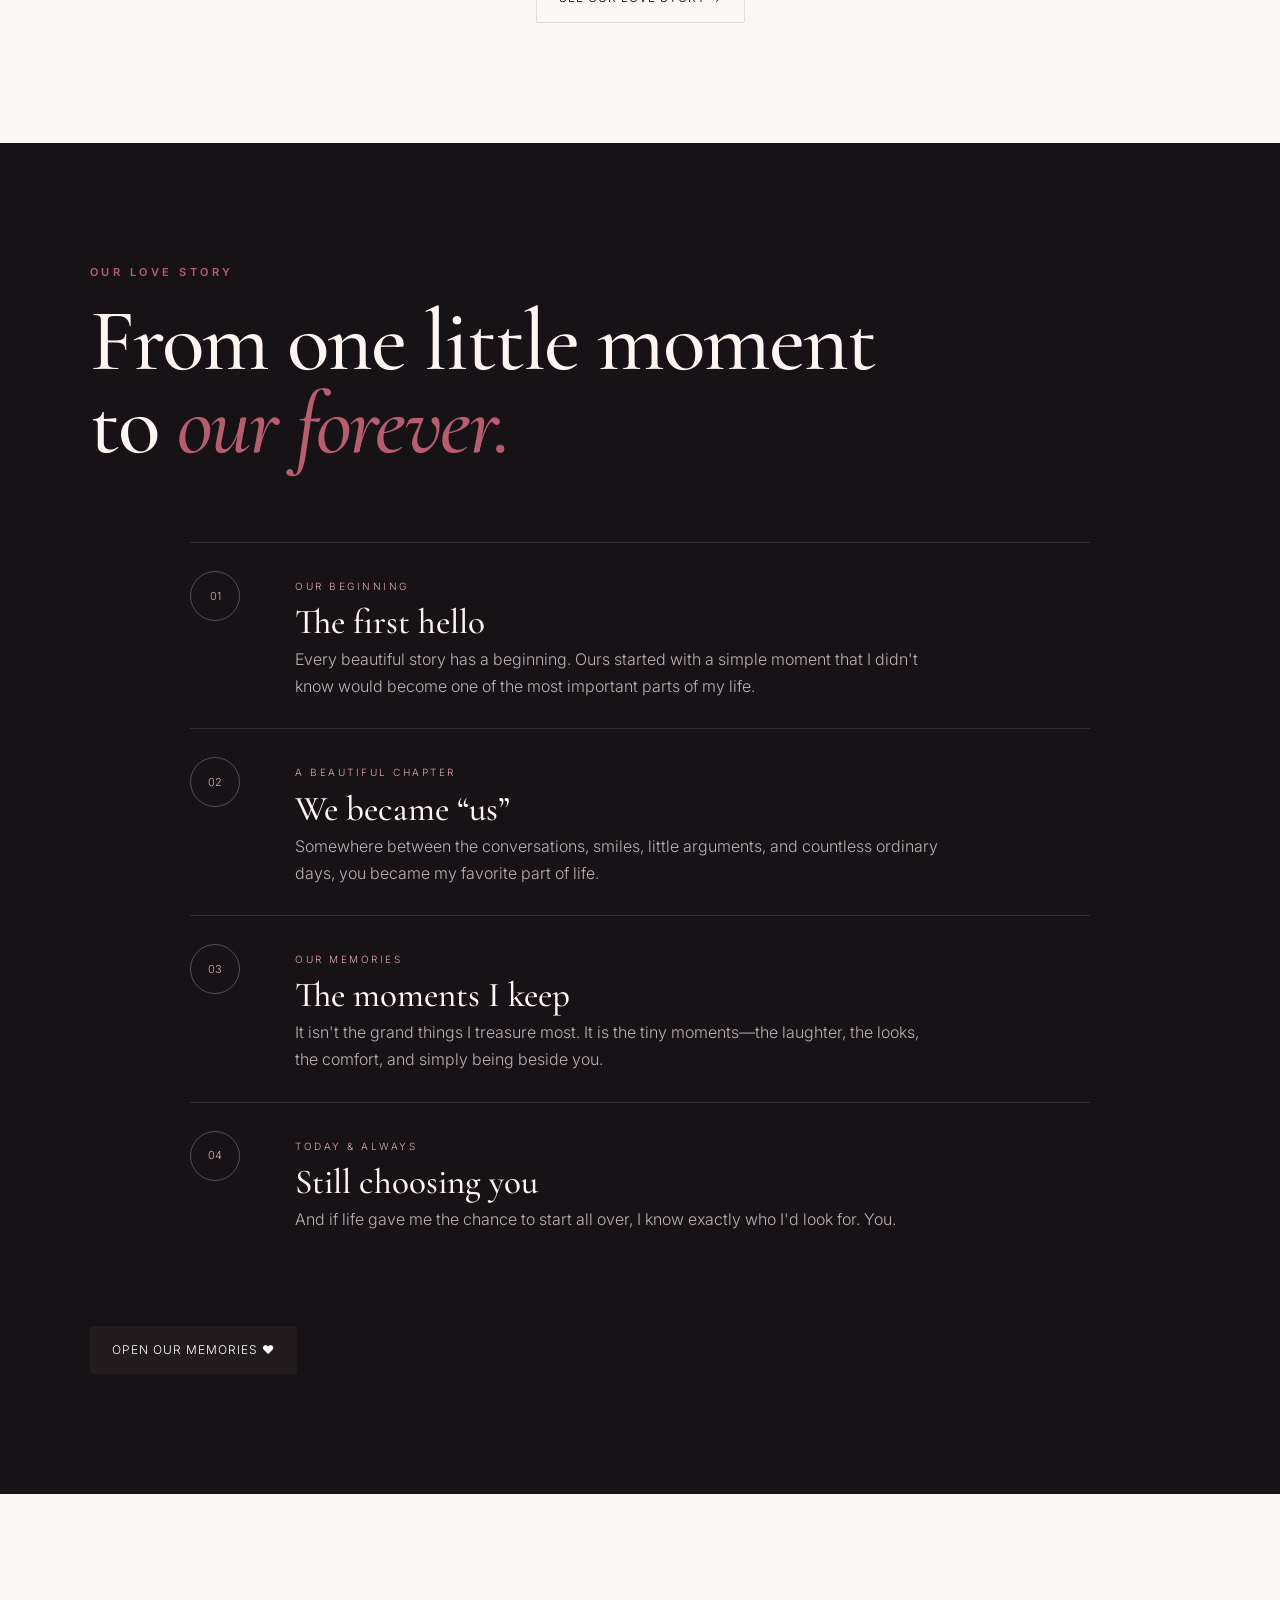
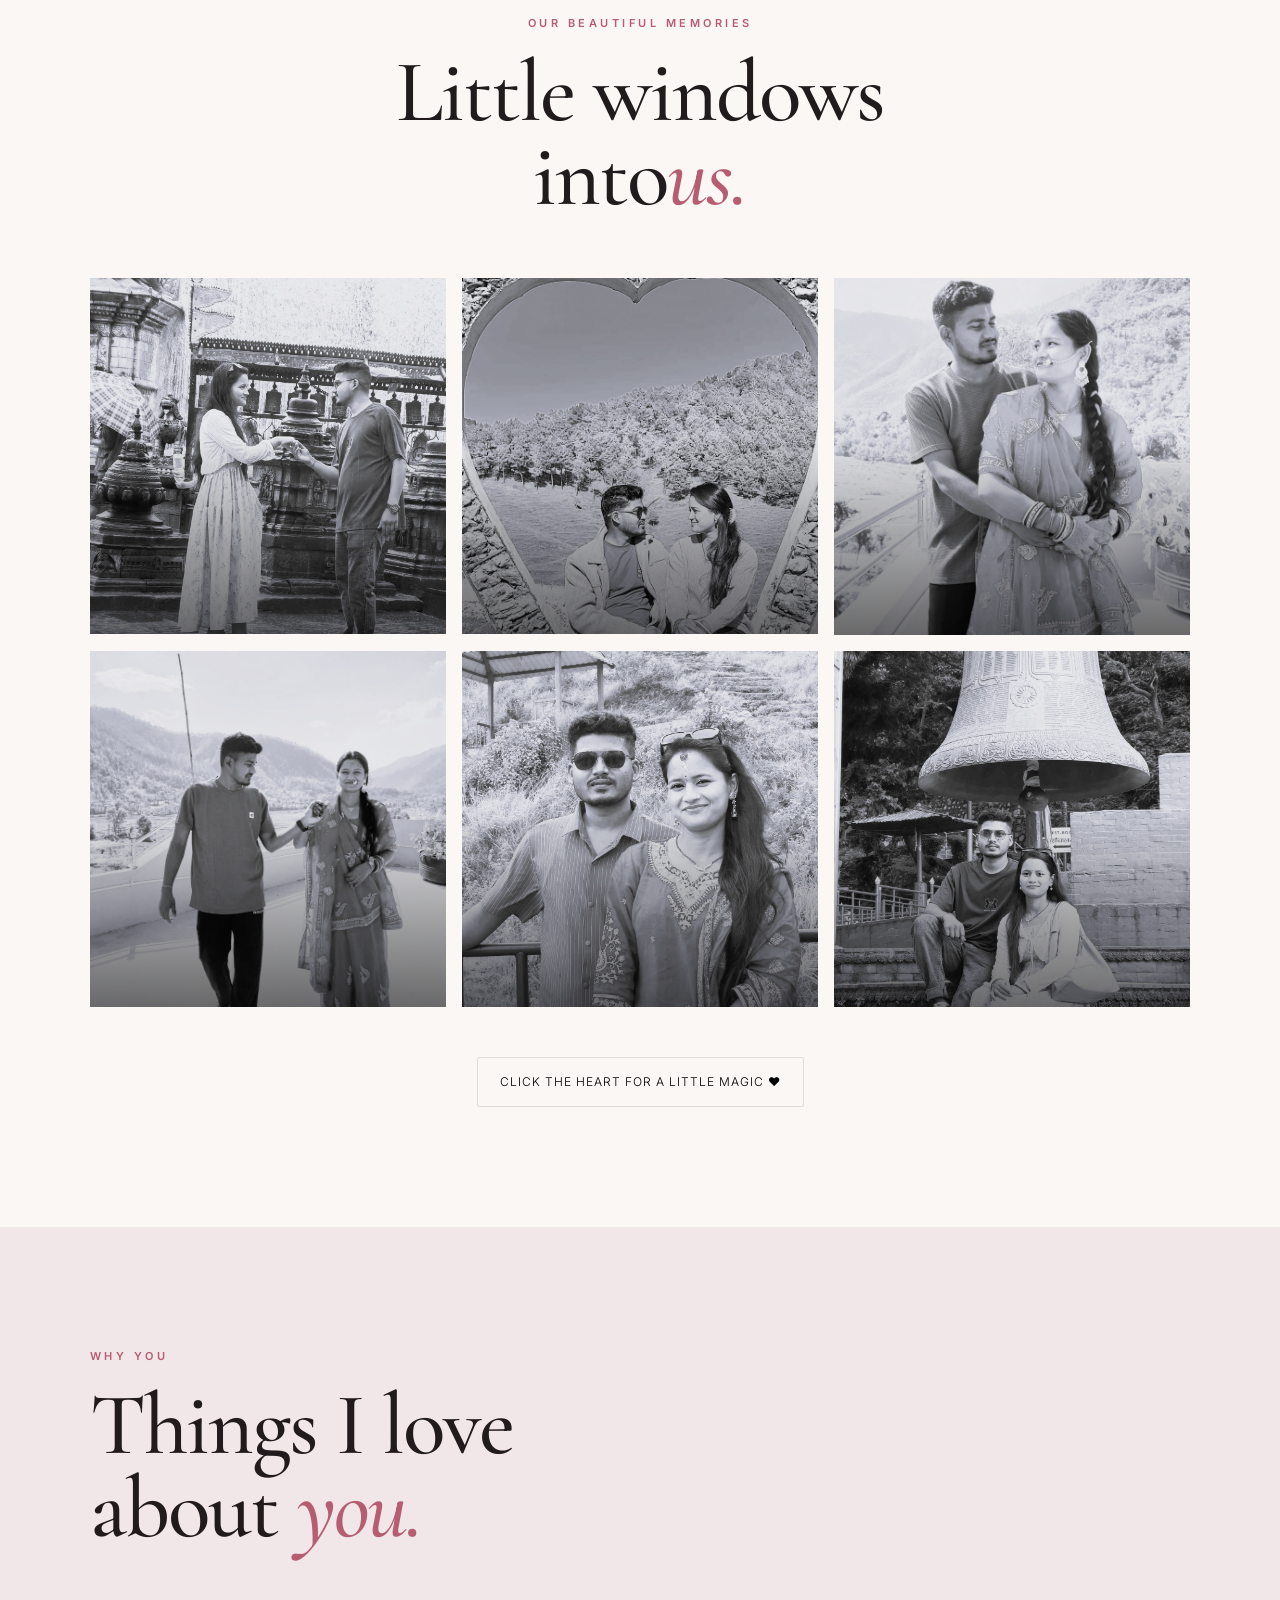
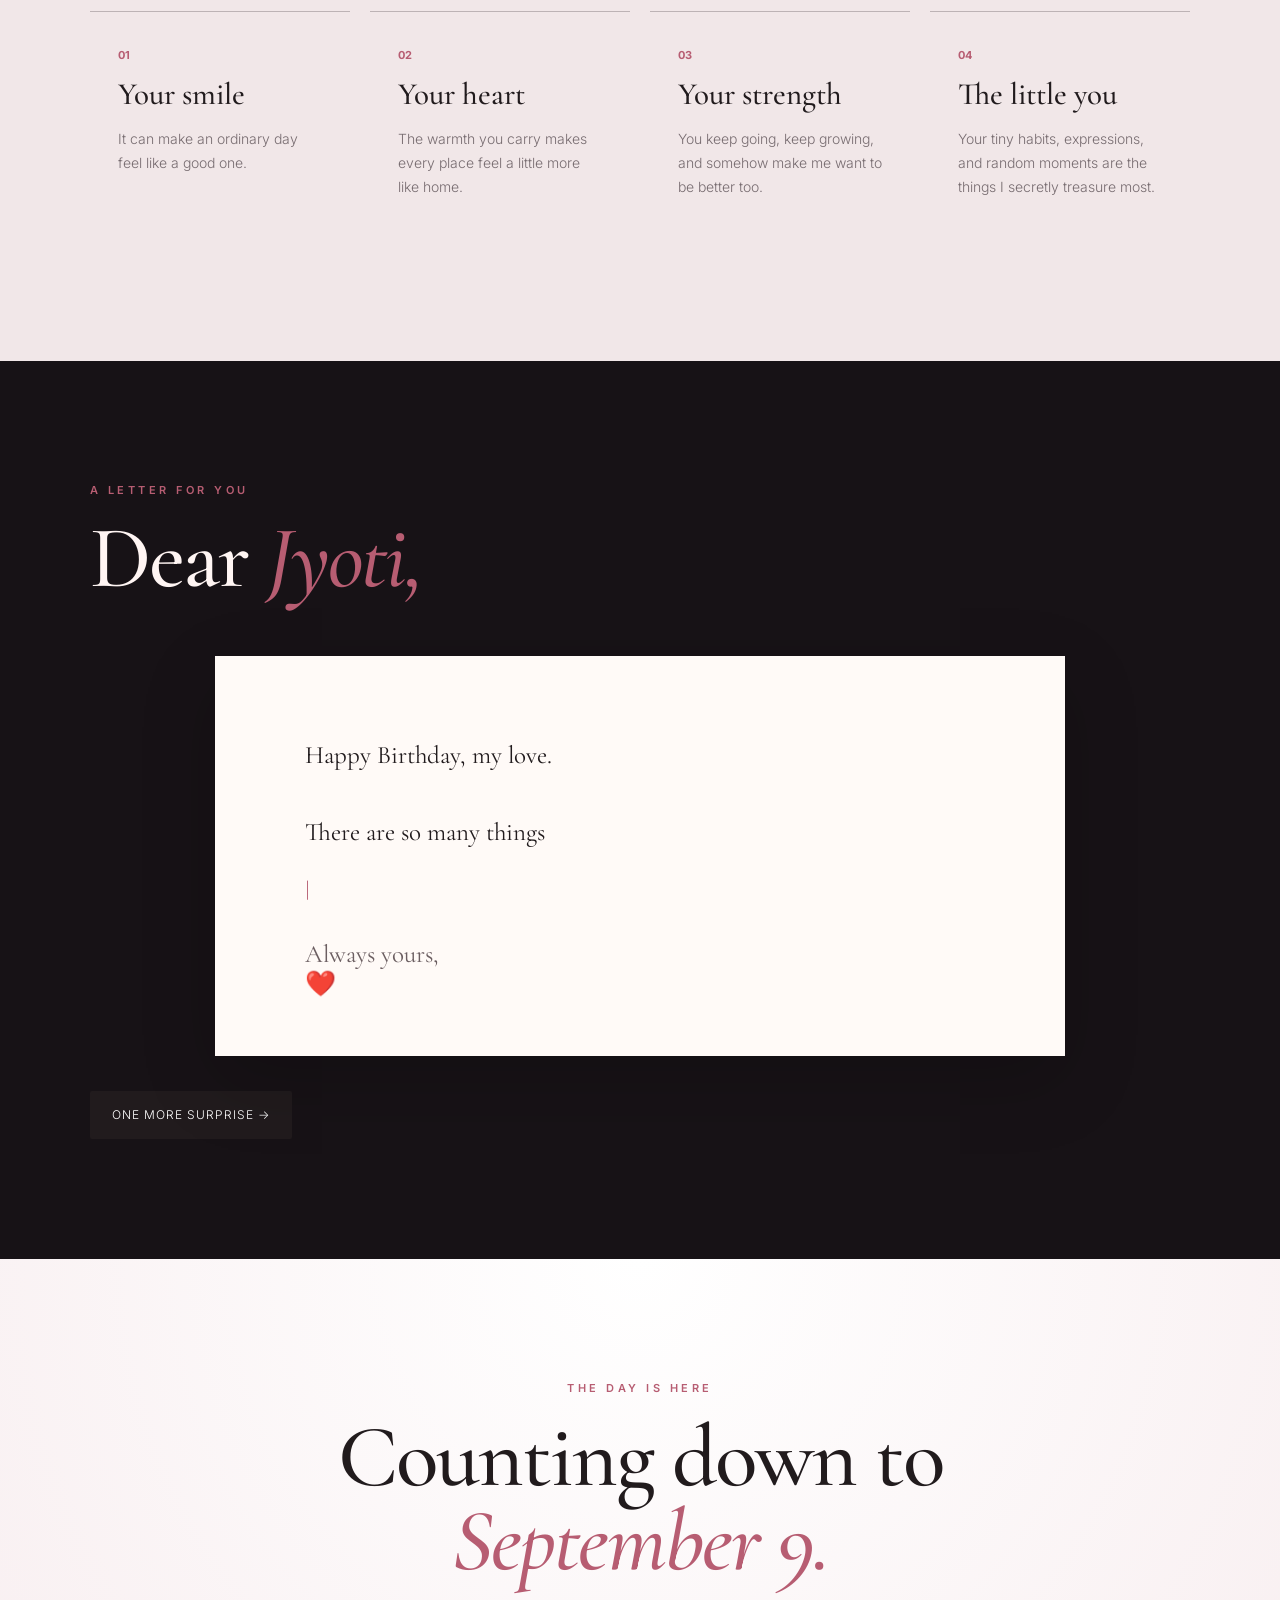
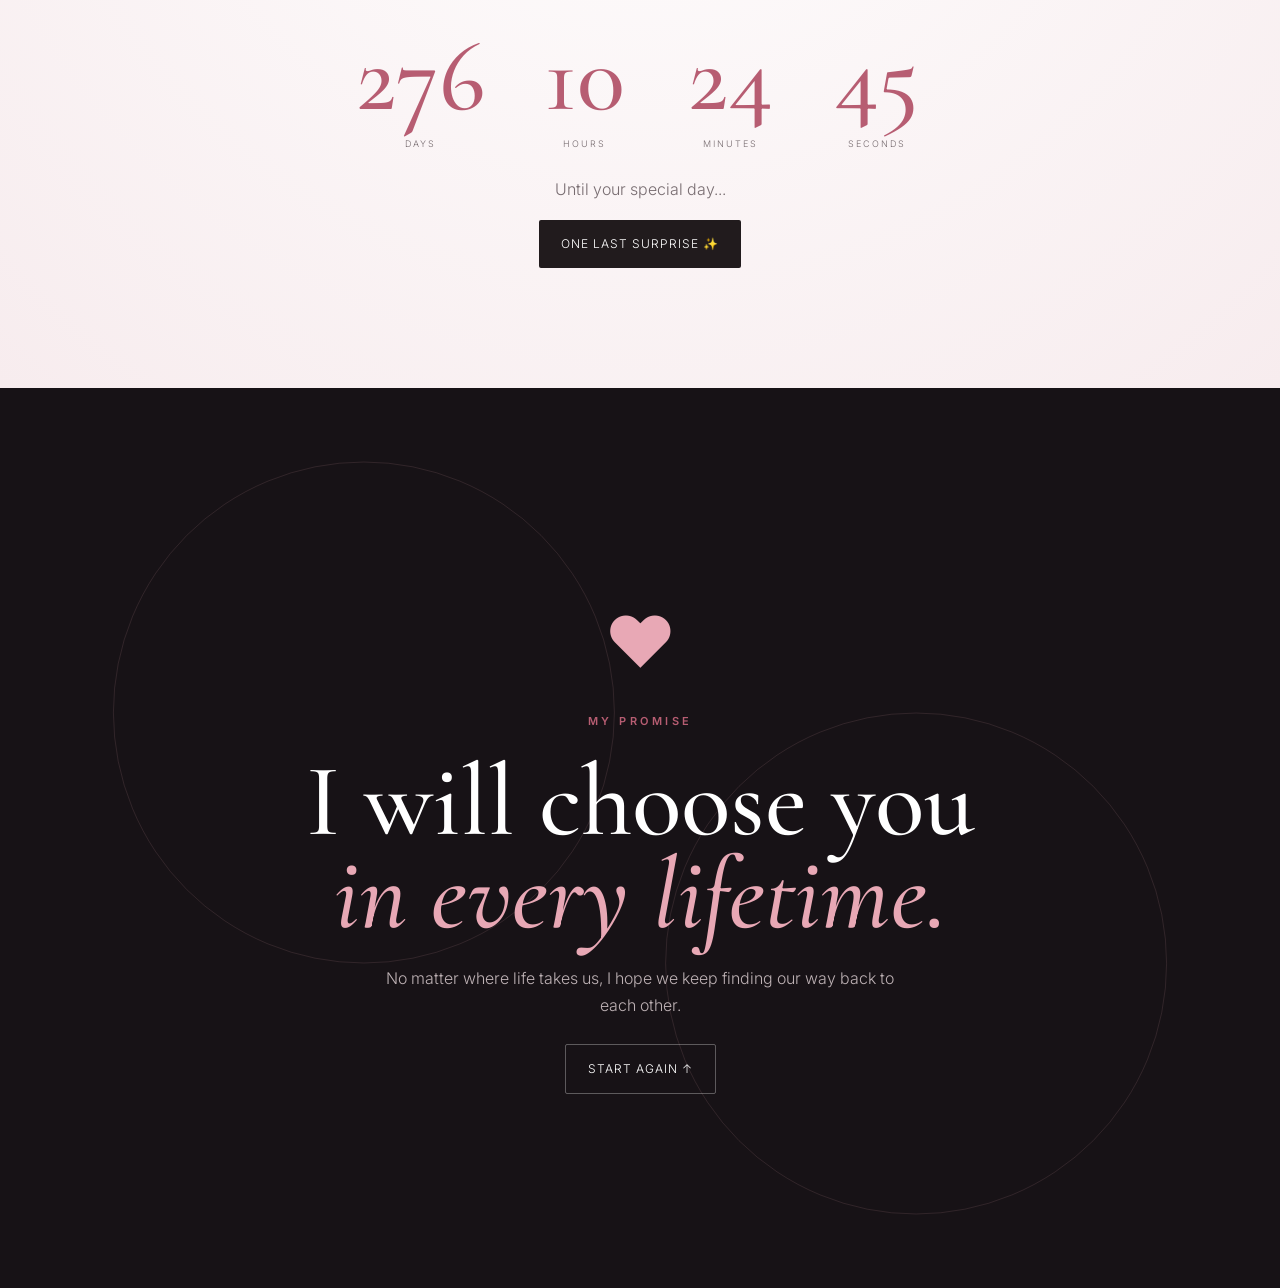
==== commit 995b5ef0: "Update index.html" ====
--- a/index.html
+++ b/index.html
@@ -76,7 +76,7 @@
 
     <section class="memories section" id="memories">
       <div class="section-kicker">OUR BEAUTIFUL MEMORIES</div>
-      <h2>A little window into <br>our sweetest  <span>memories.</span></h2>
+      <h2>Little windows<br>into<span>us.</span></h2>
       <div class="gallery">
         <button class="photo-card" data-img="photos/img1.jpeg" aria-label="Memory 1"><img src="photos/img1.jpeg" alt="Our memory 1"><span></span></button>
         <button class="photo-card" data-img="photos/img2.jpeg" aria-label="Memory 2"><img src="photos/img2.jpeg" alt="Our memory 2"><span></span></button>
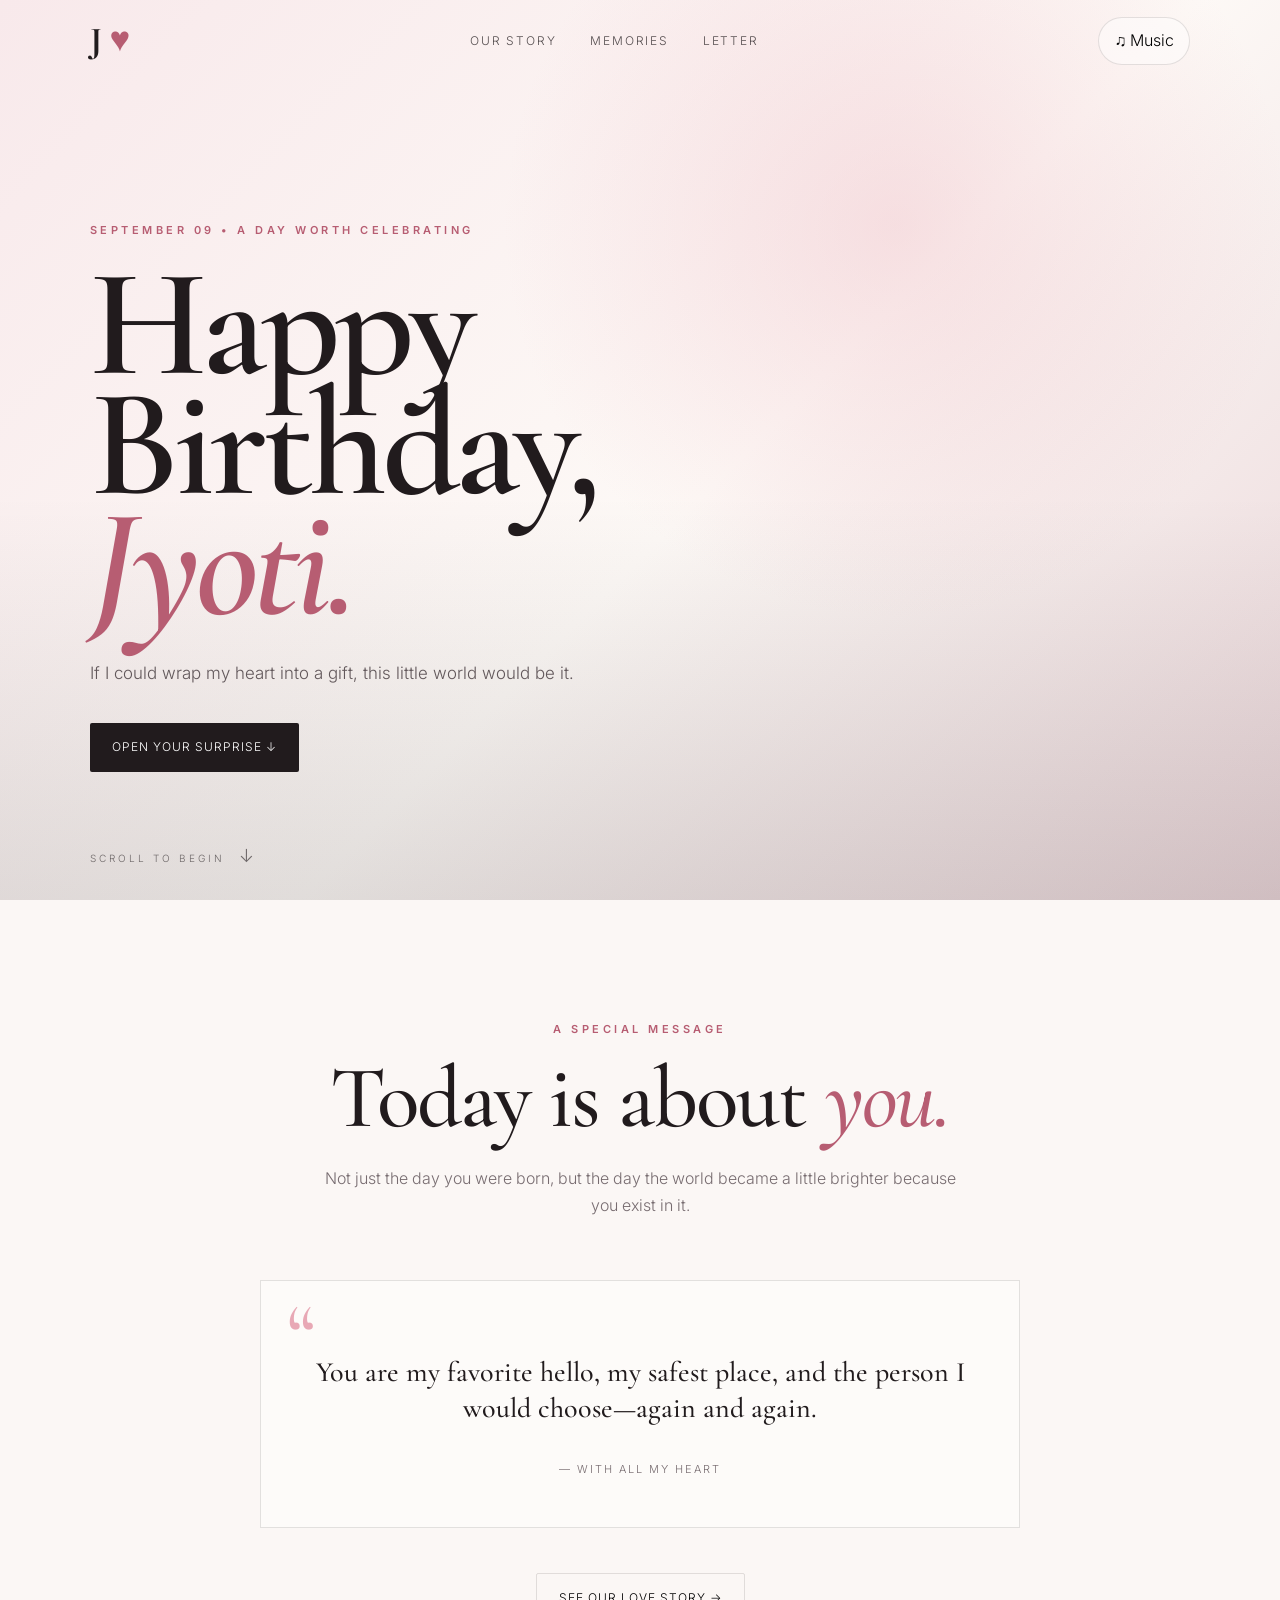
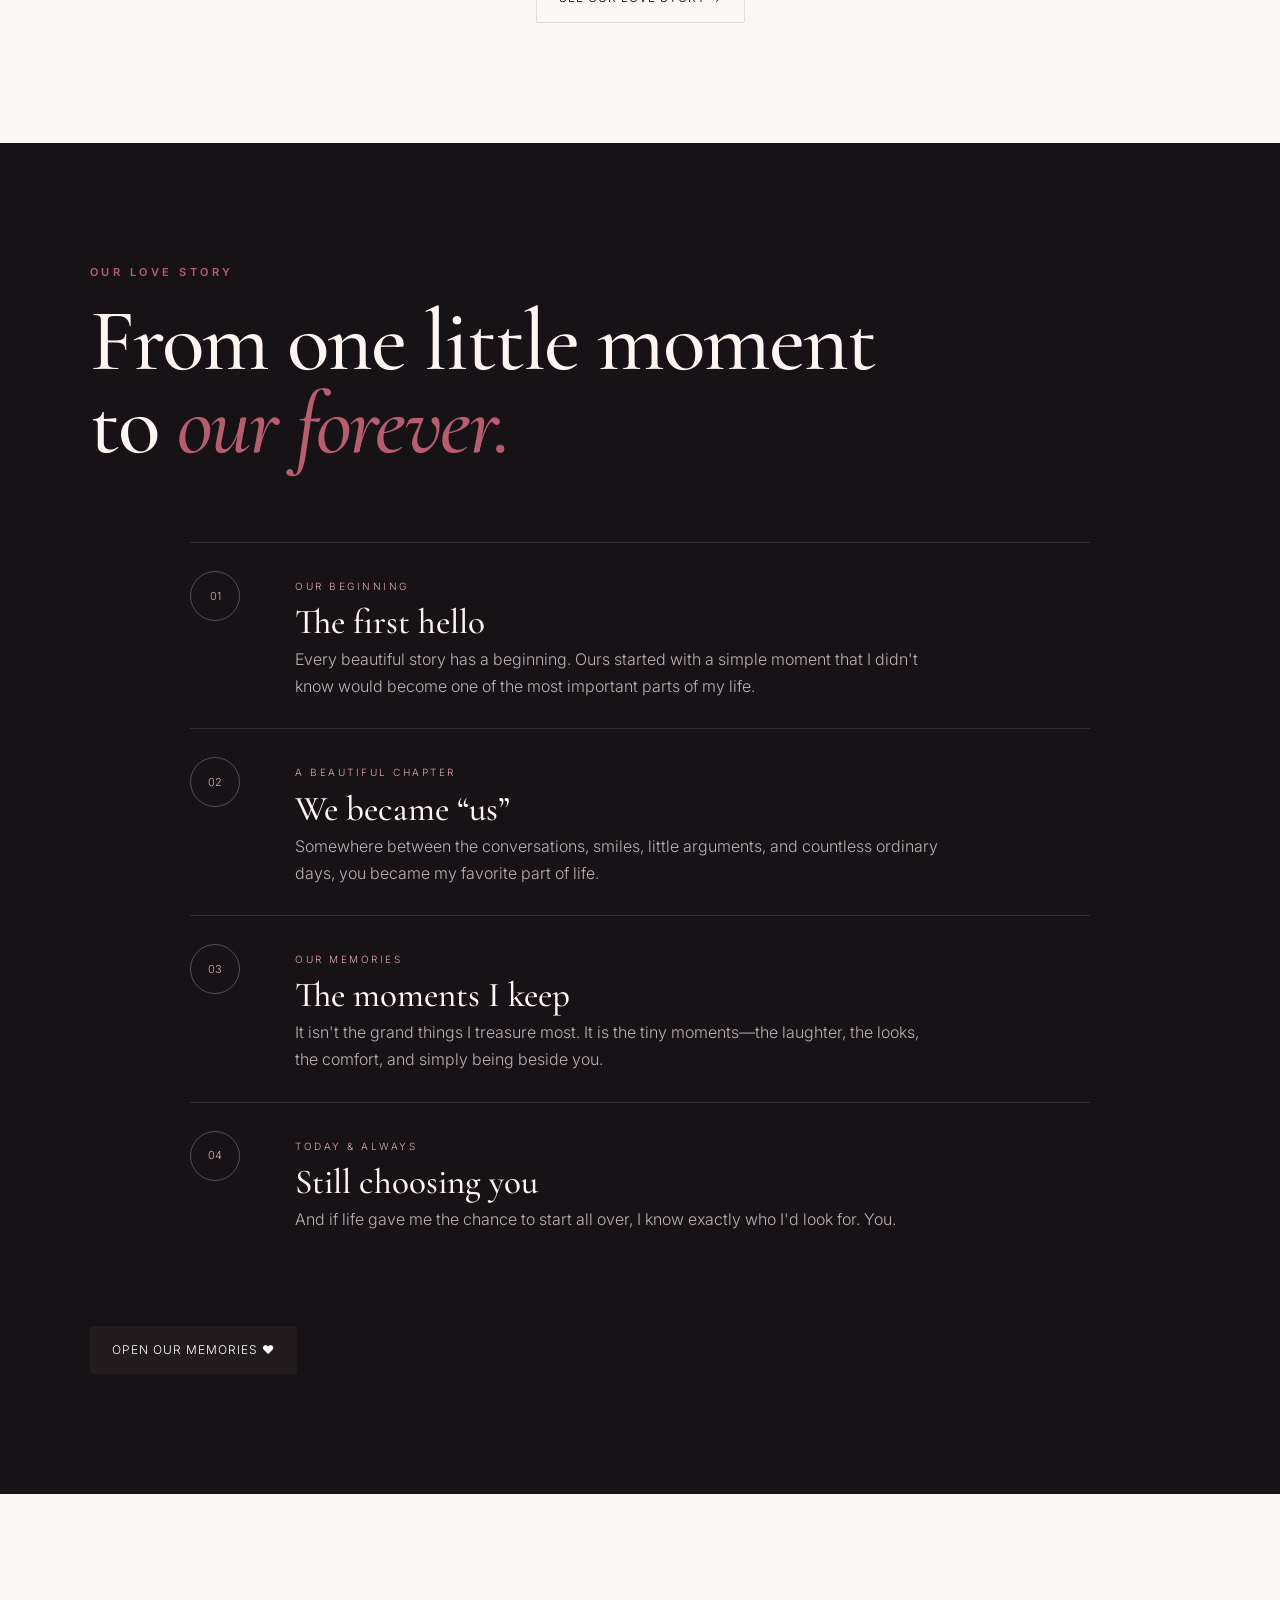
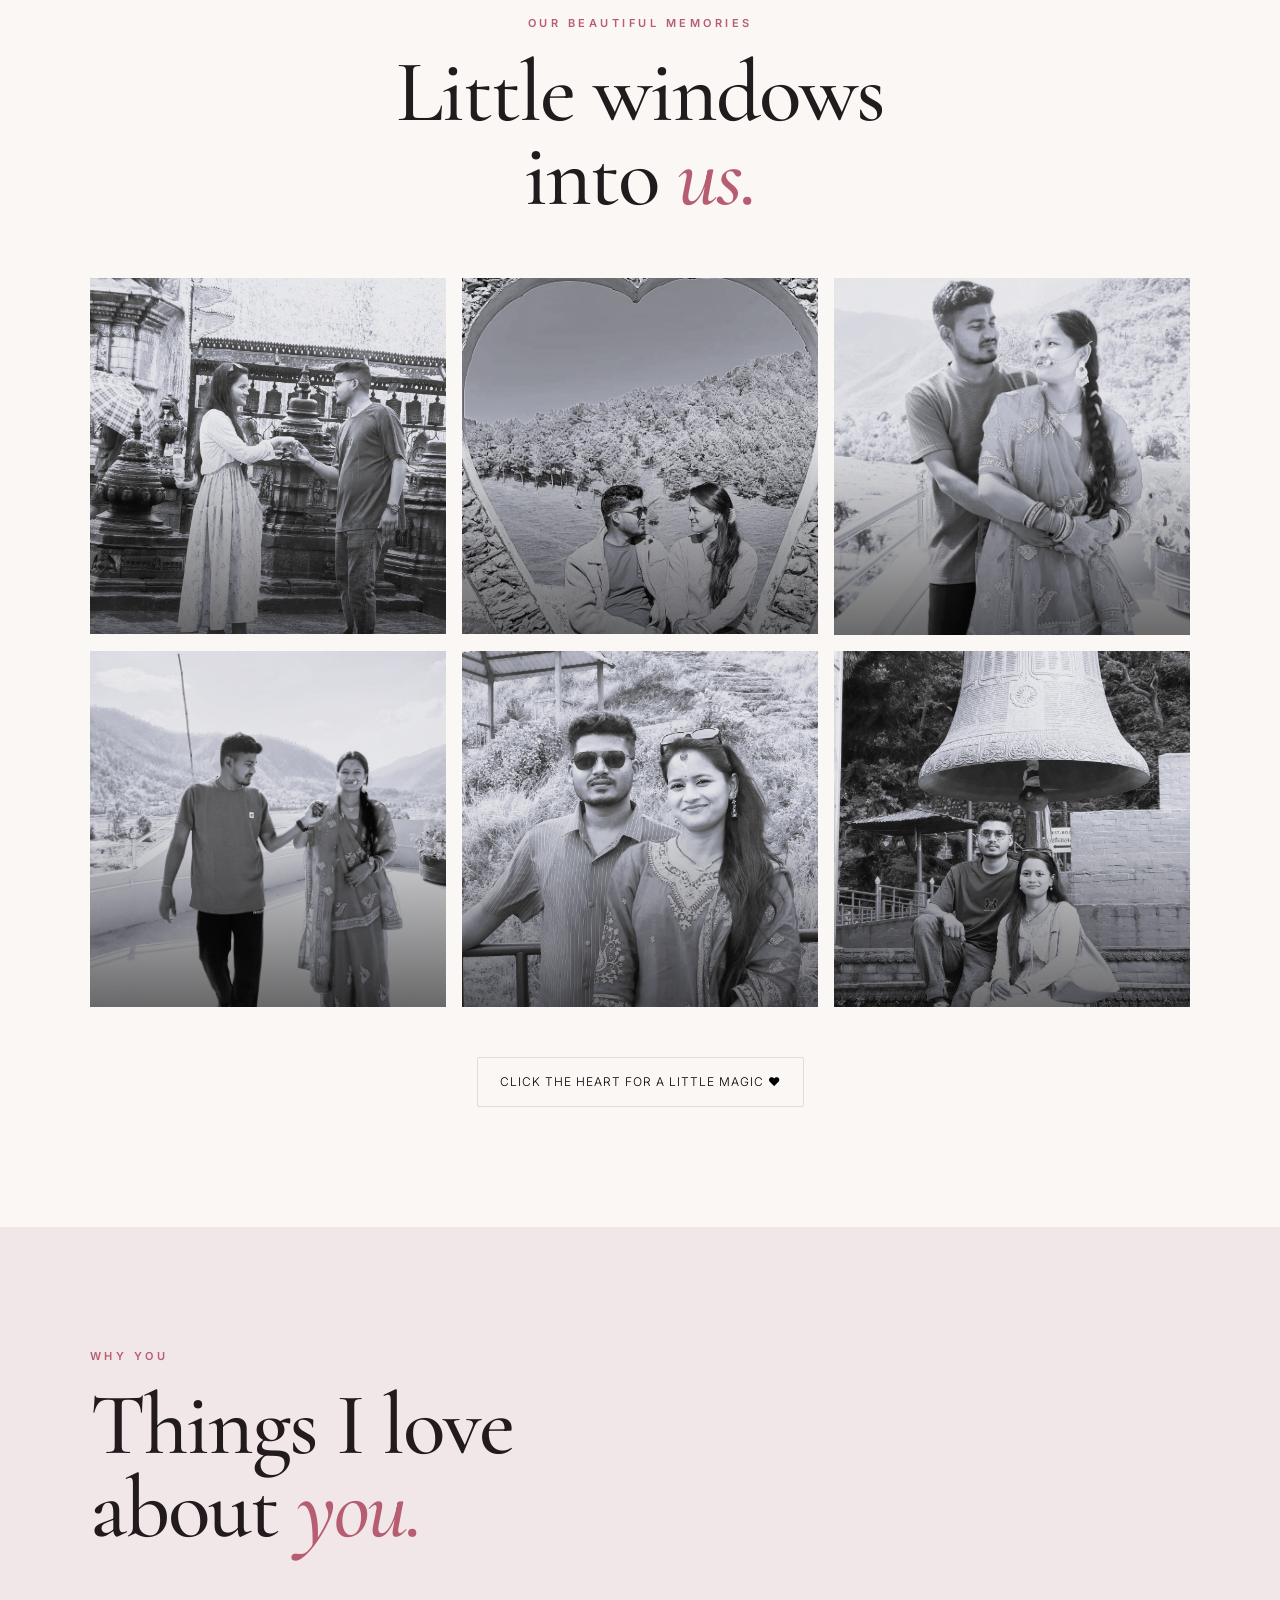
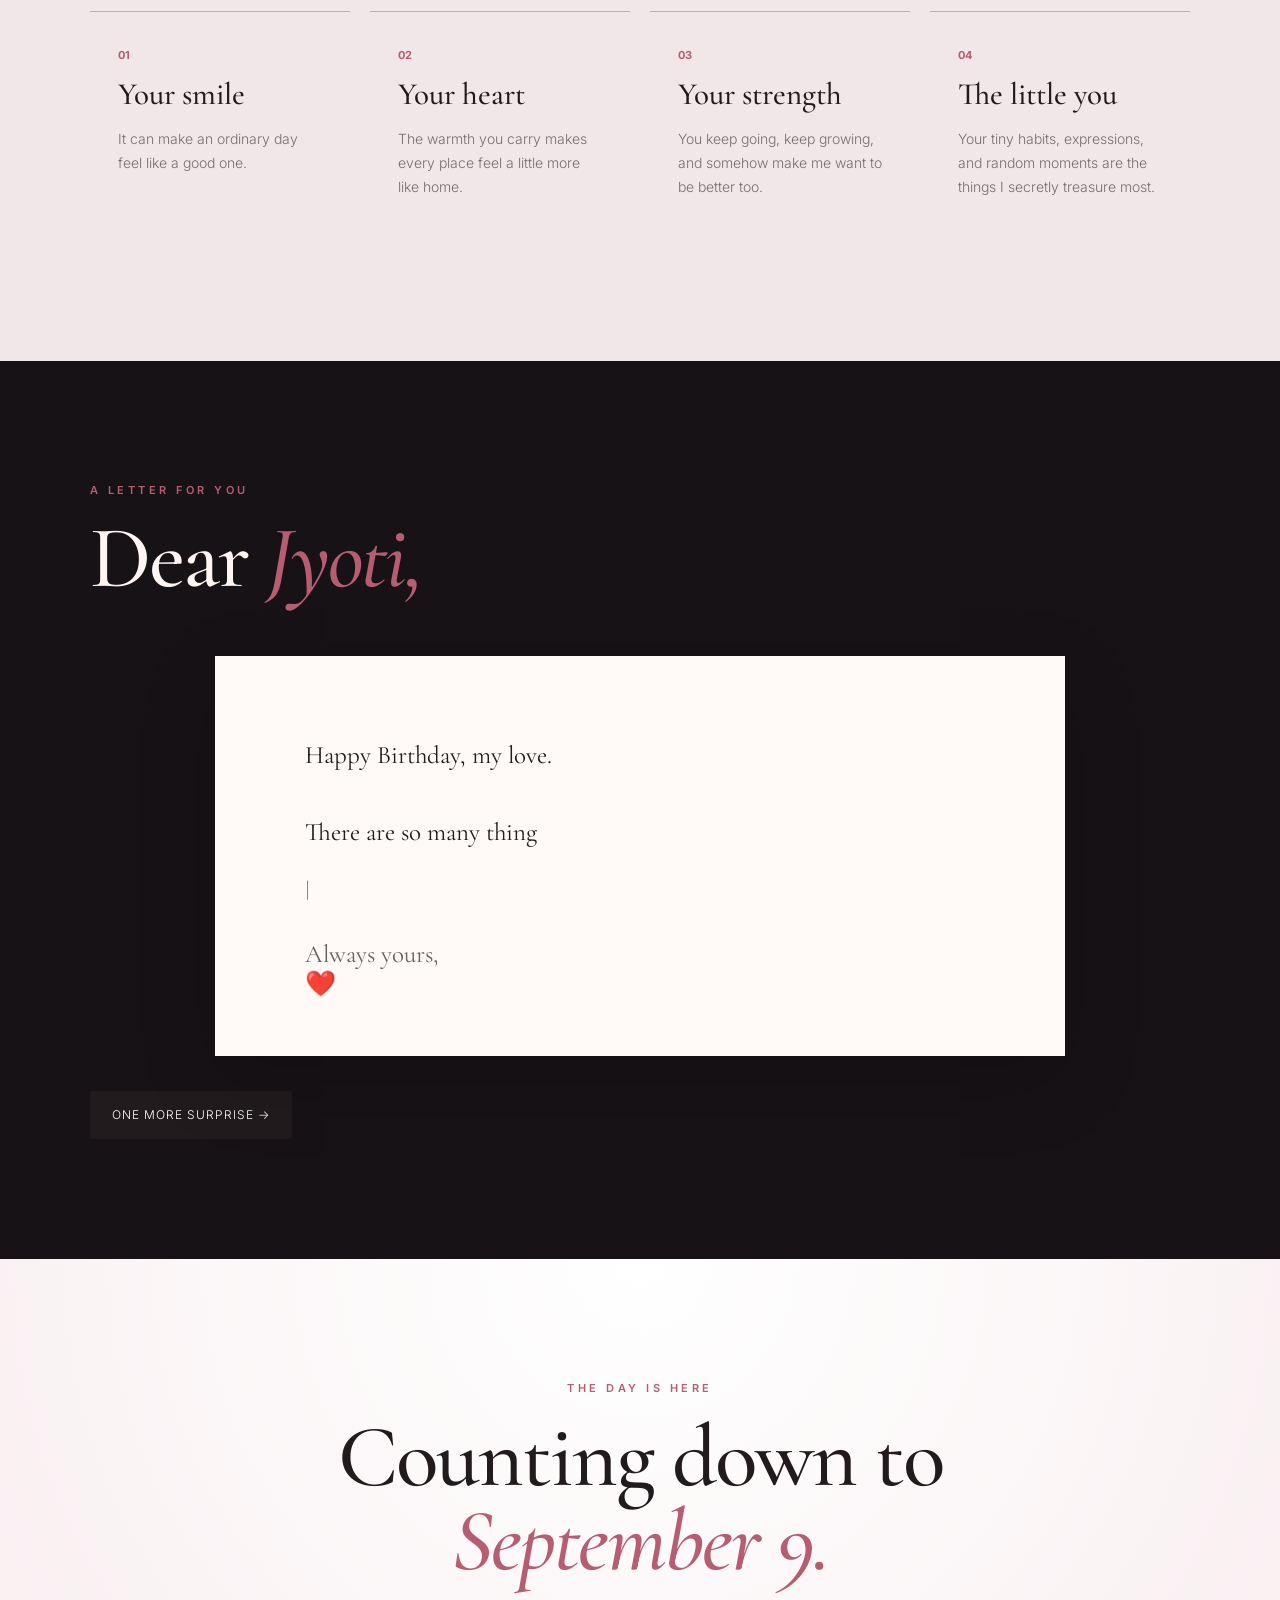
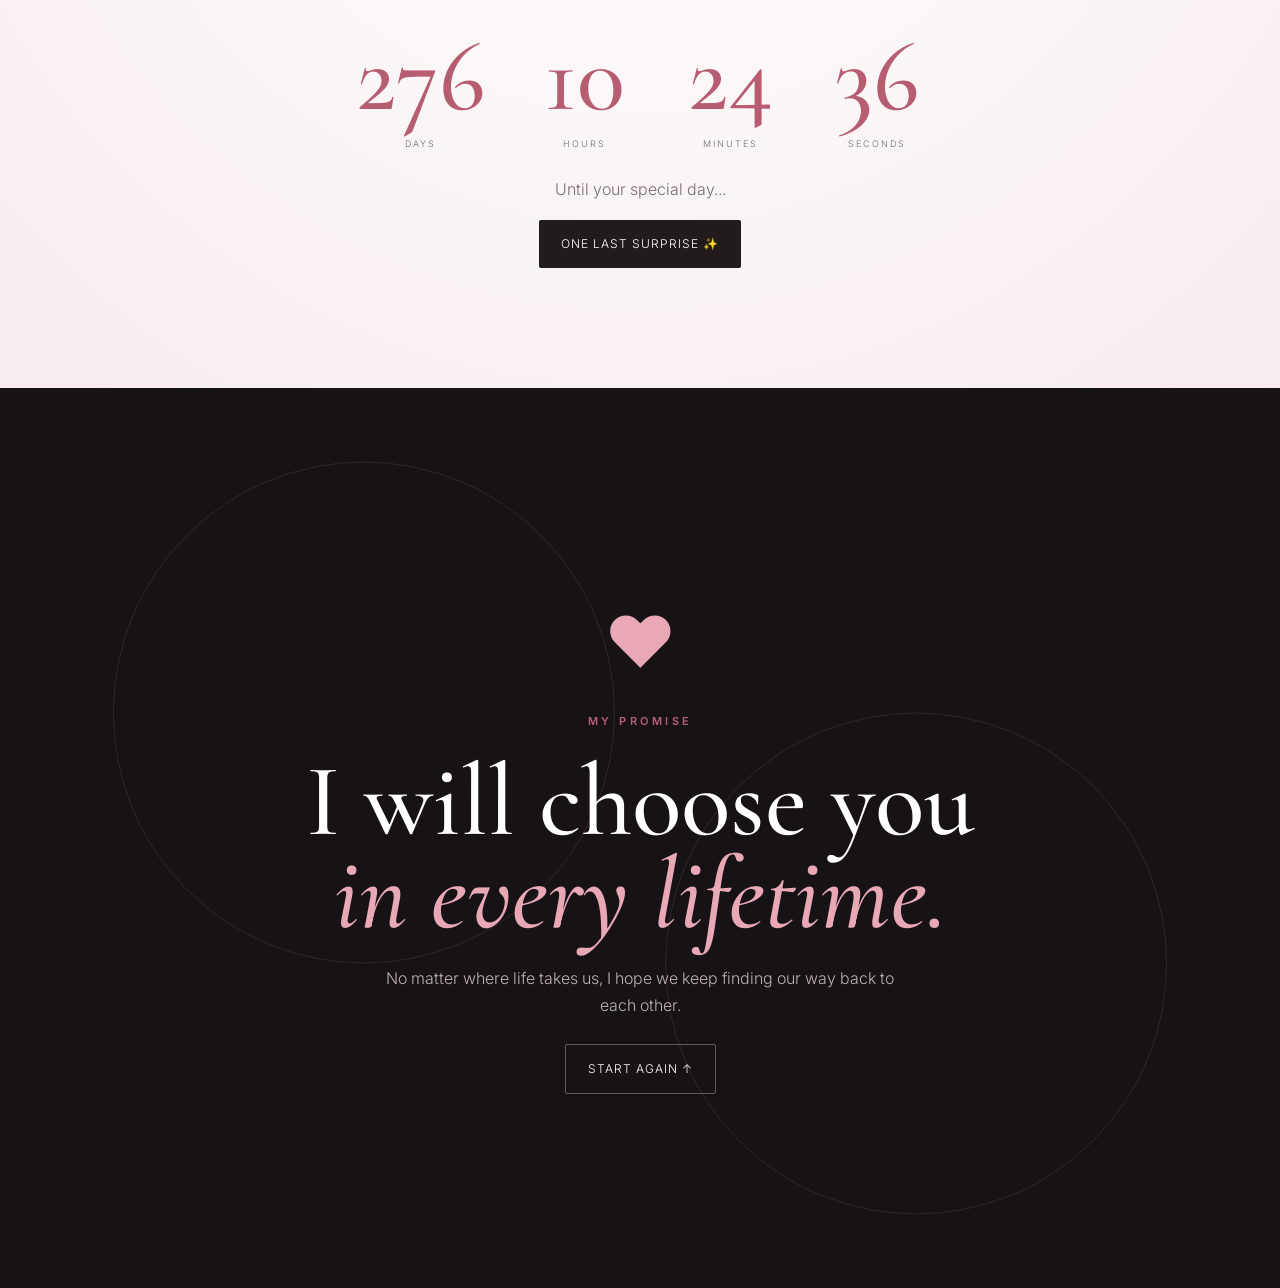
==== commit fdda84cf: "Update index.html" ====
--- a/index.html
+++ b/index.html
@@ -76,7 +76,7 @@
 
     <section class="memories section" id="memories">
       <div class="section-kicker">OUR BEAUTIFUL MEMORIES</div>
-      <h2>Little windows<br>into<span>us.</span></h2>
+      <h2>Little windows<br>into <span> us.</span></h2>
       <div class="gallery">
         <button class="photo-card" data-img="photos/img1.jpeg" aria-label="Memory 1"><img src="photos/img1.jpeg" alt="Our memory 1"><span></span></button>
         <button class="photo-card" data-img="photos/img2.jpeg" aria-label="Memory 2"><img src="photos/img2.jpeg" alt="Our memory 2"><span></span></button>
